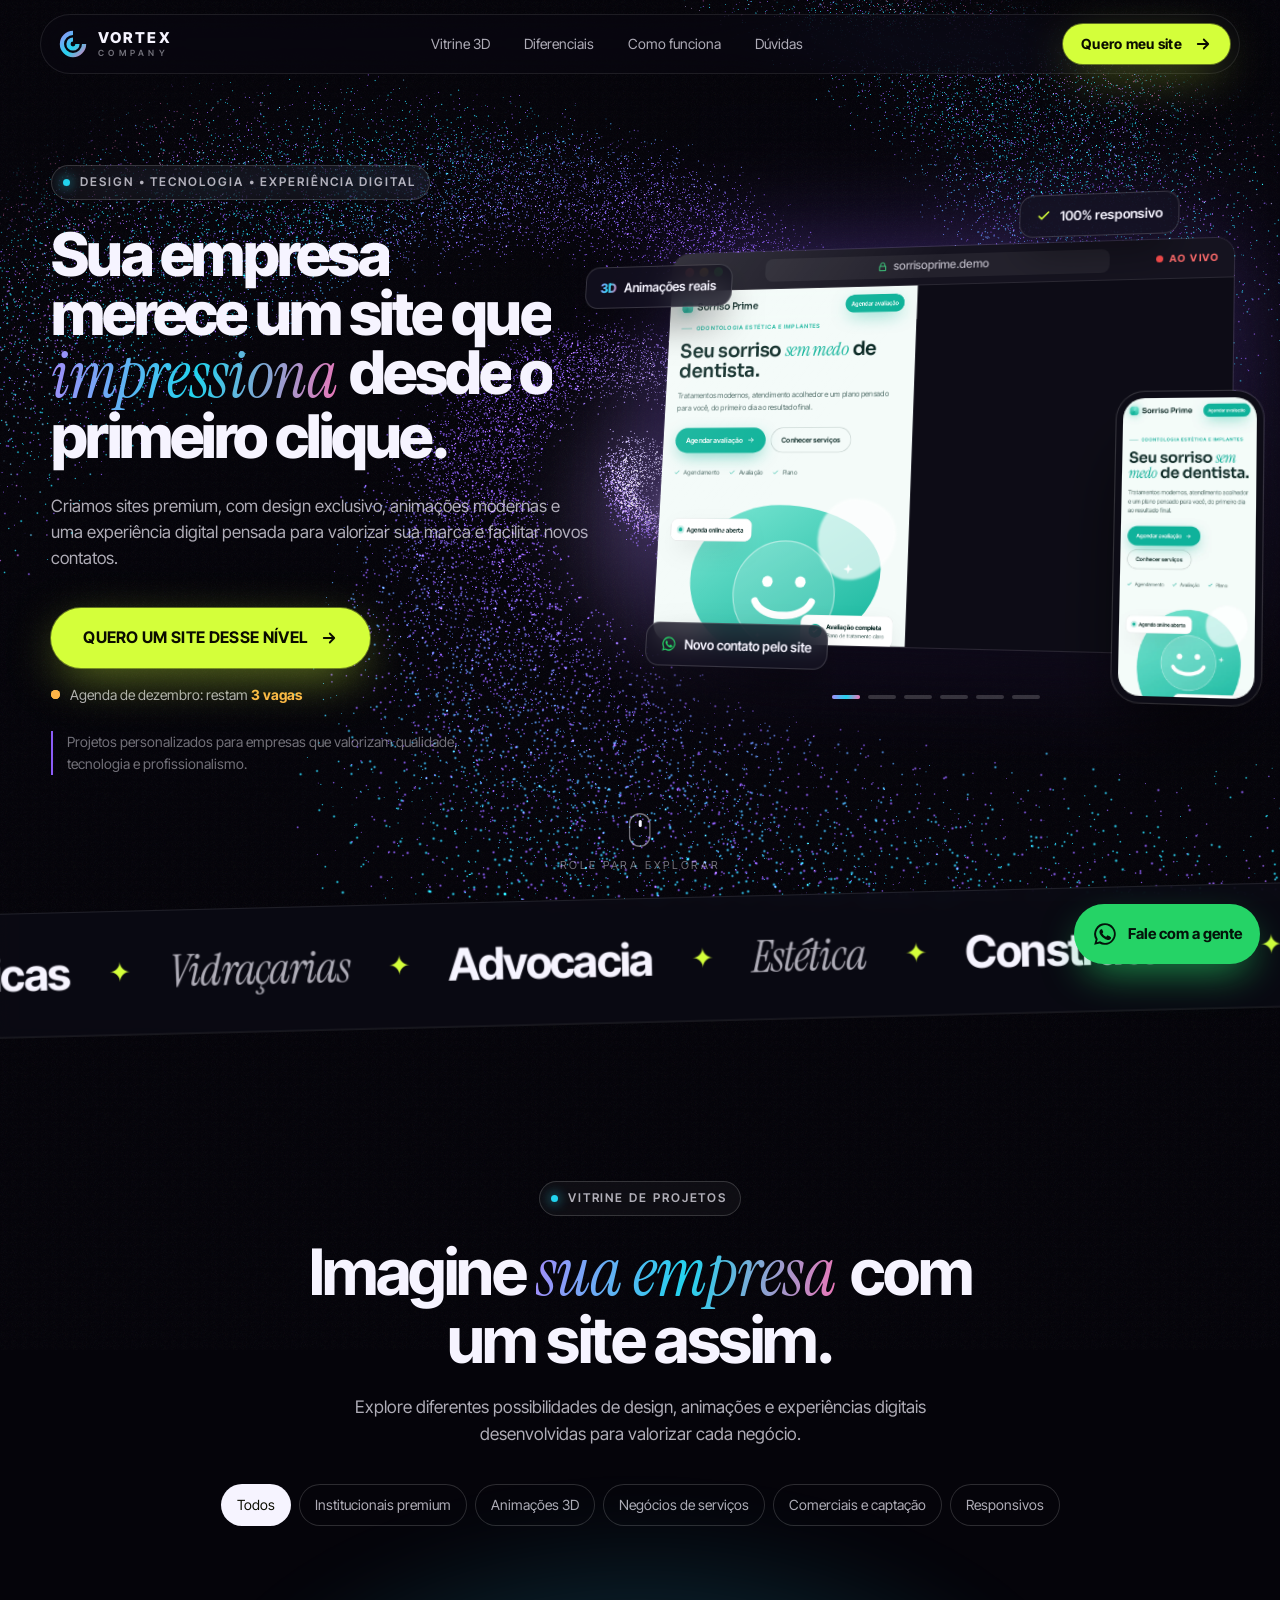
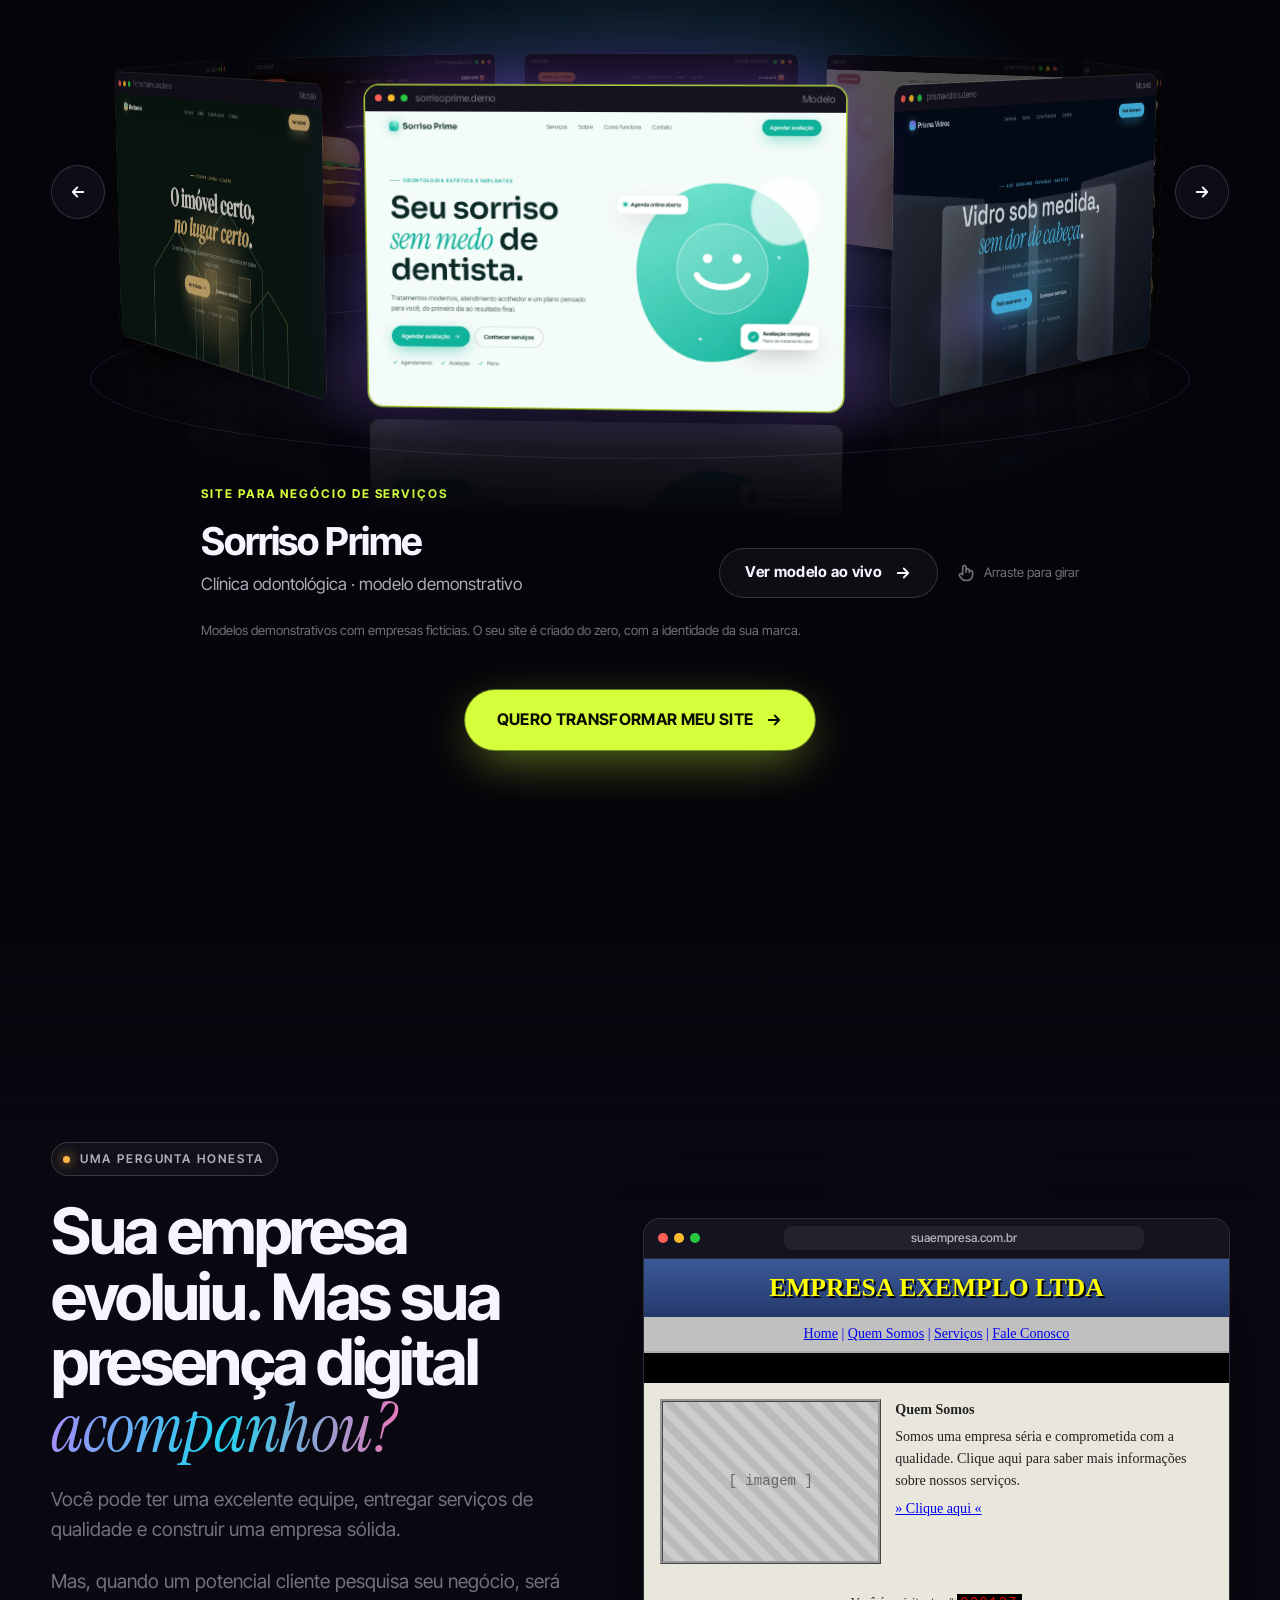
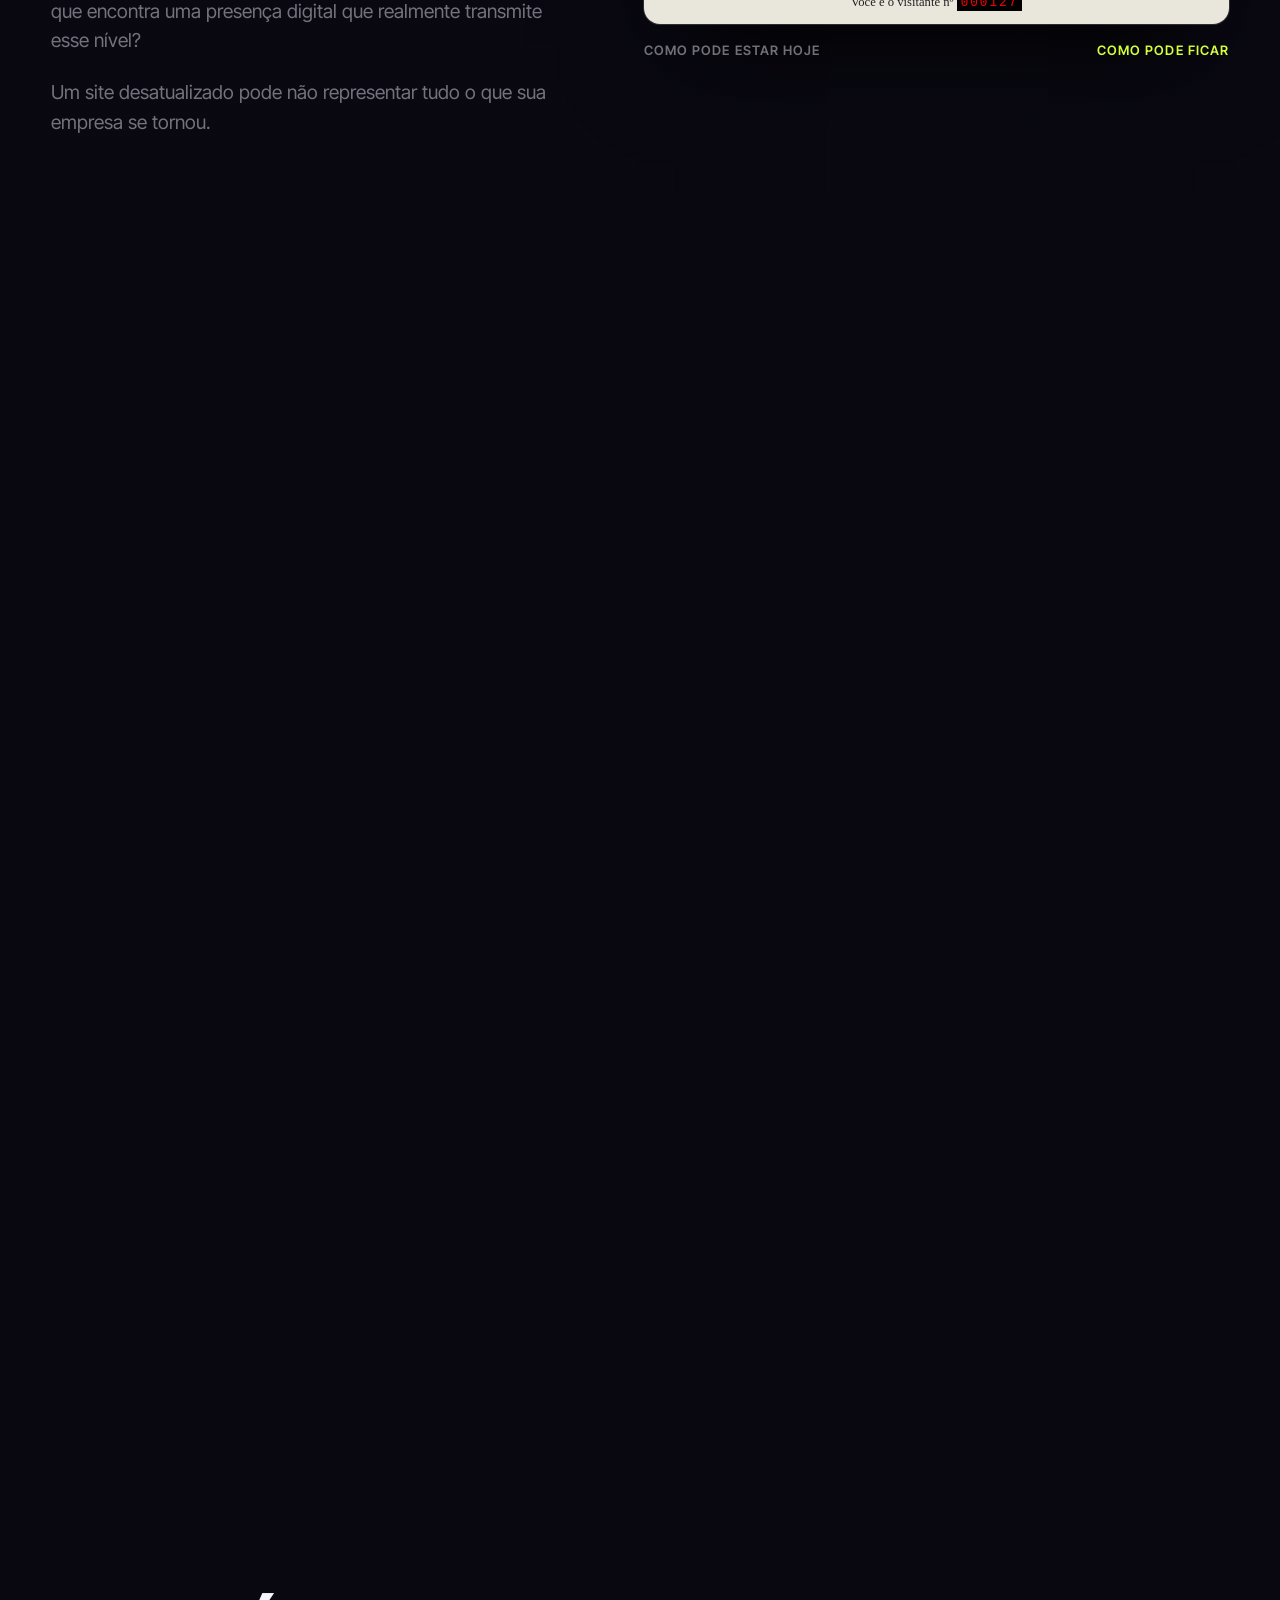
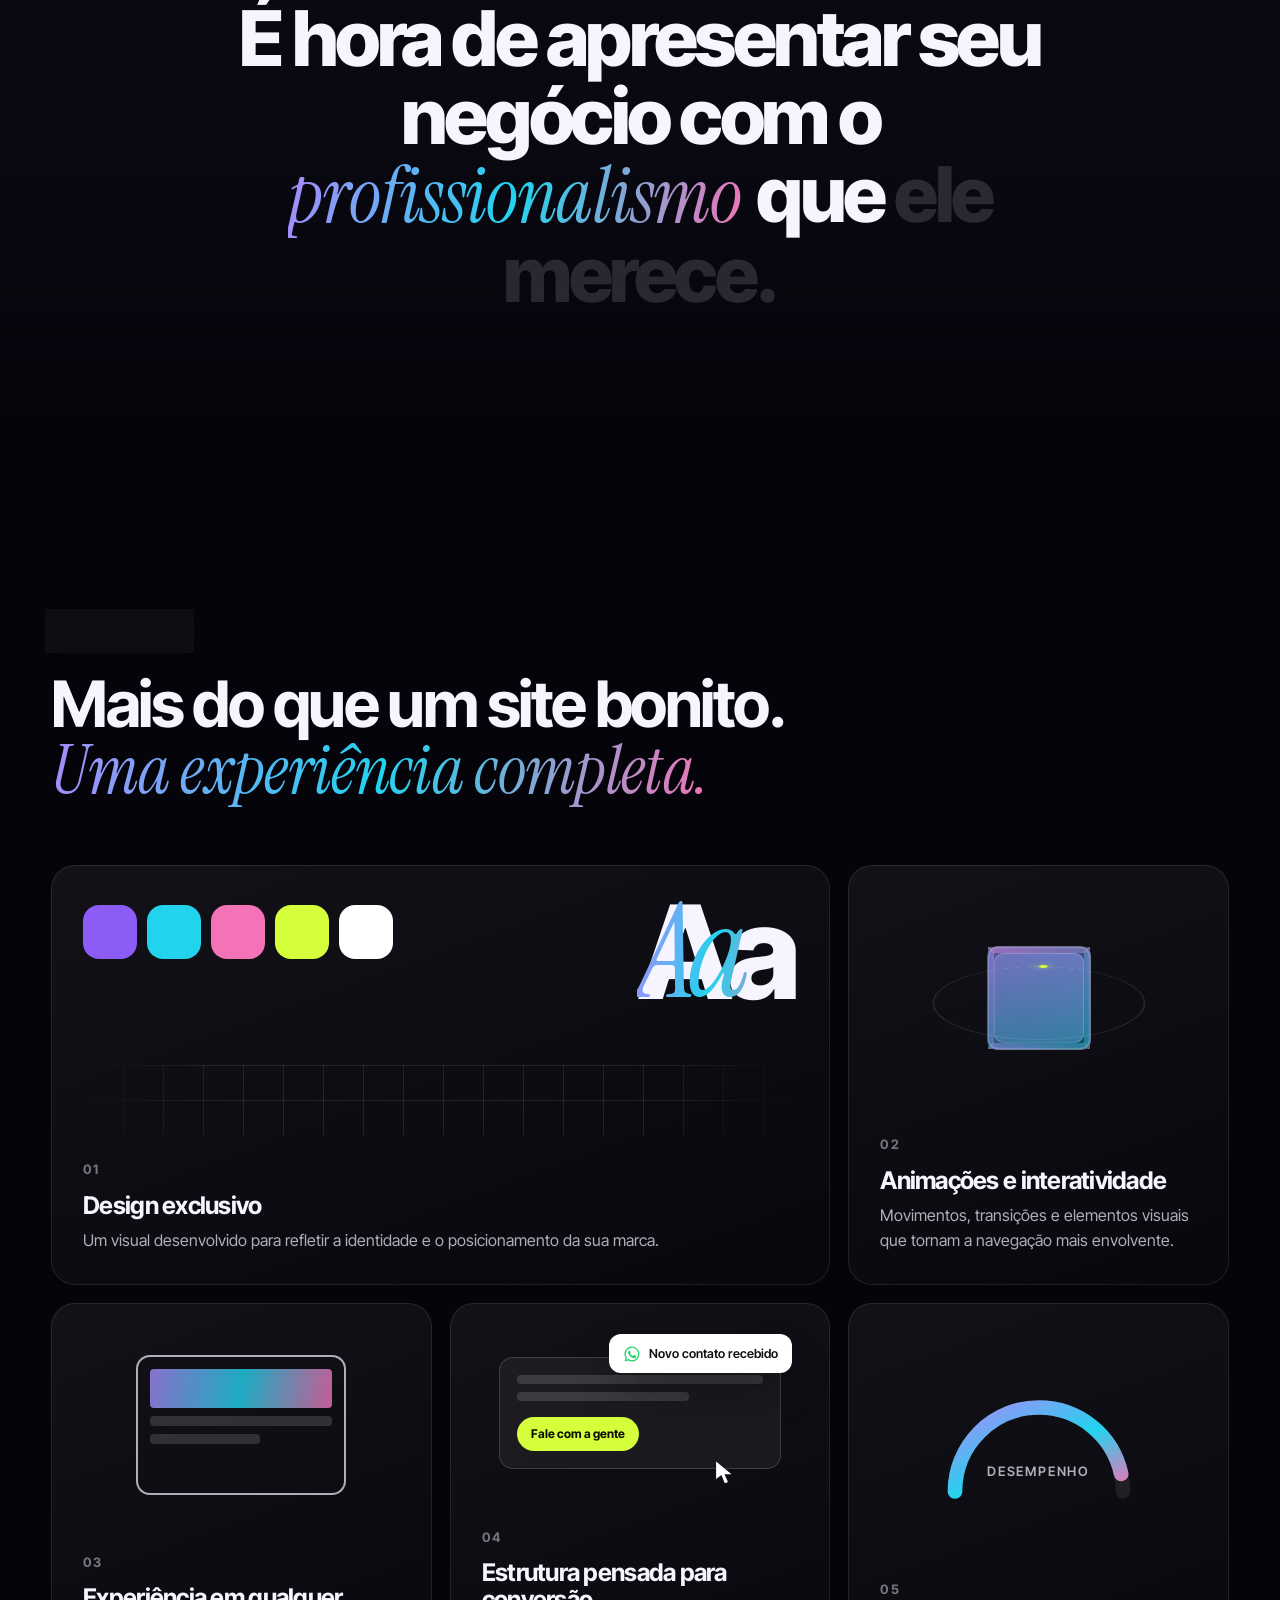
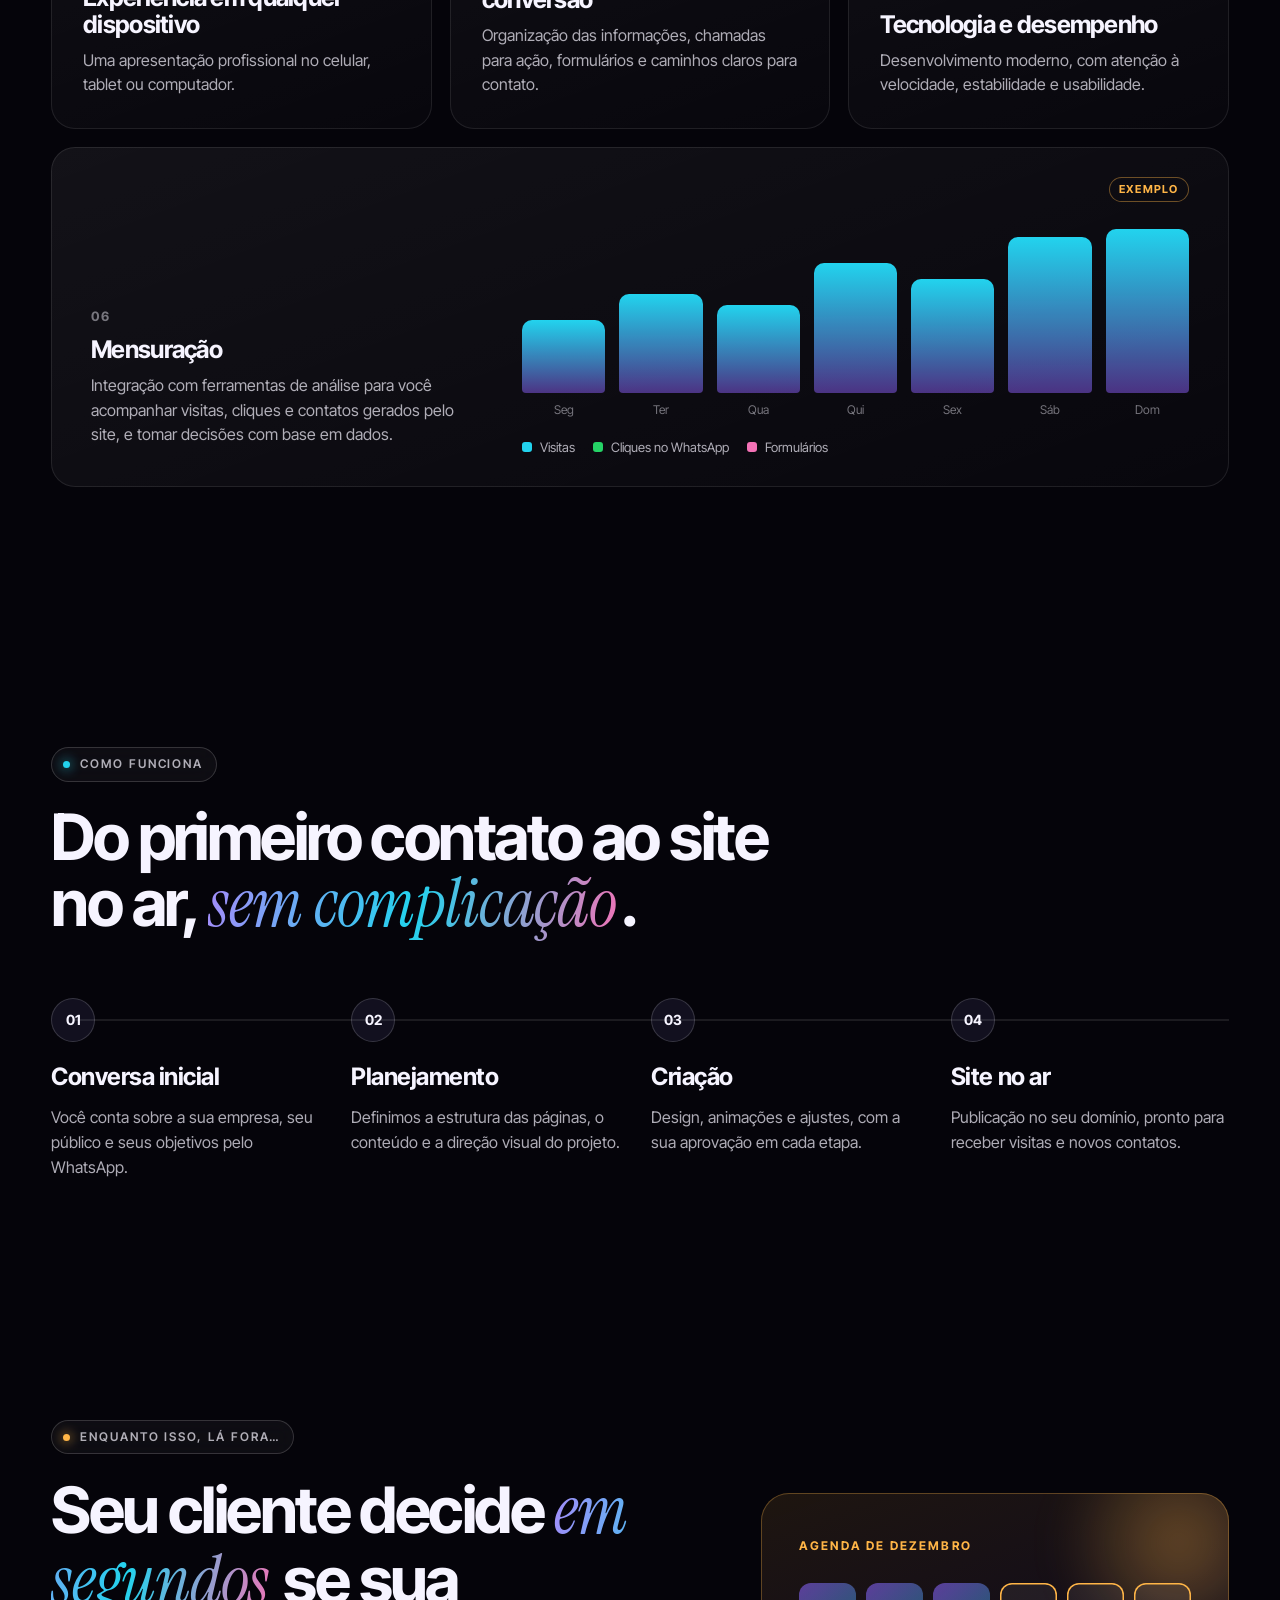
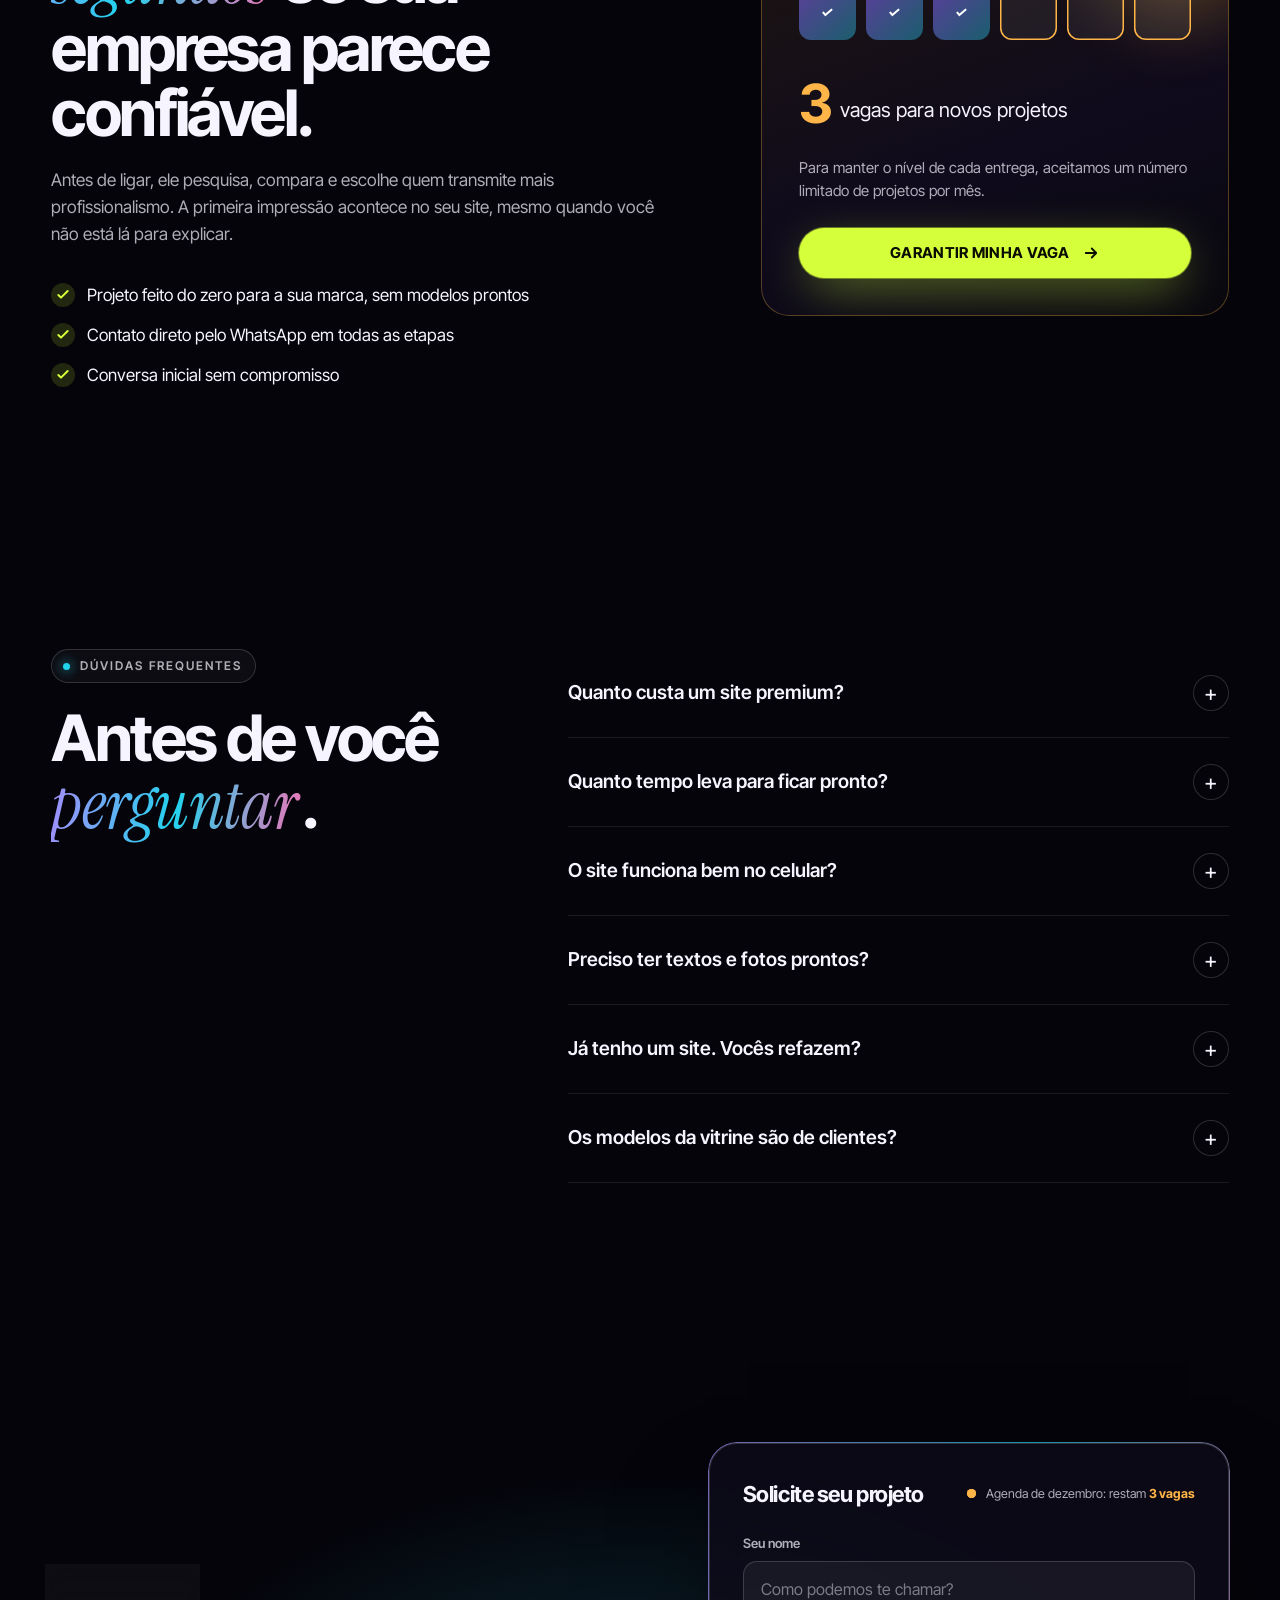
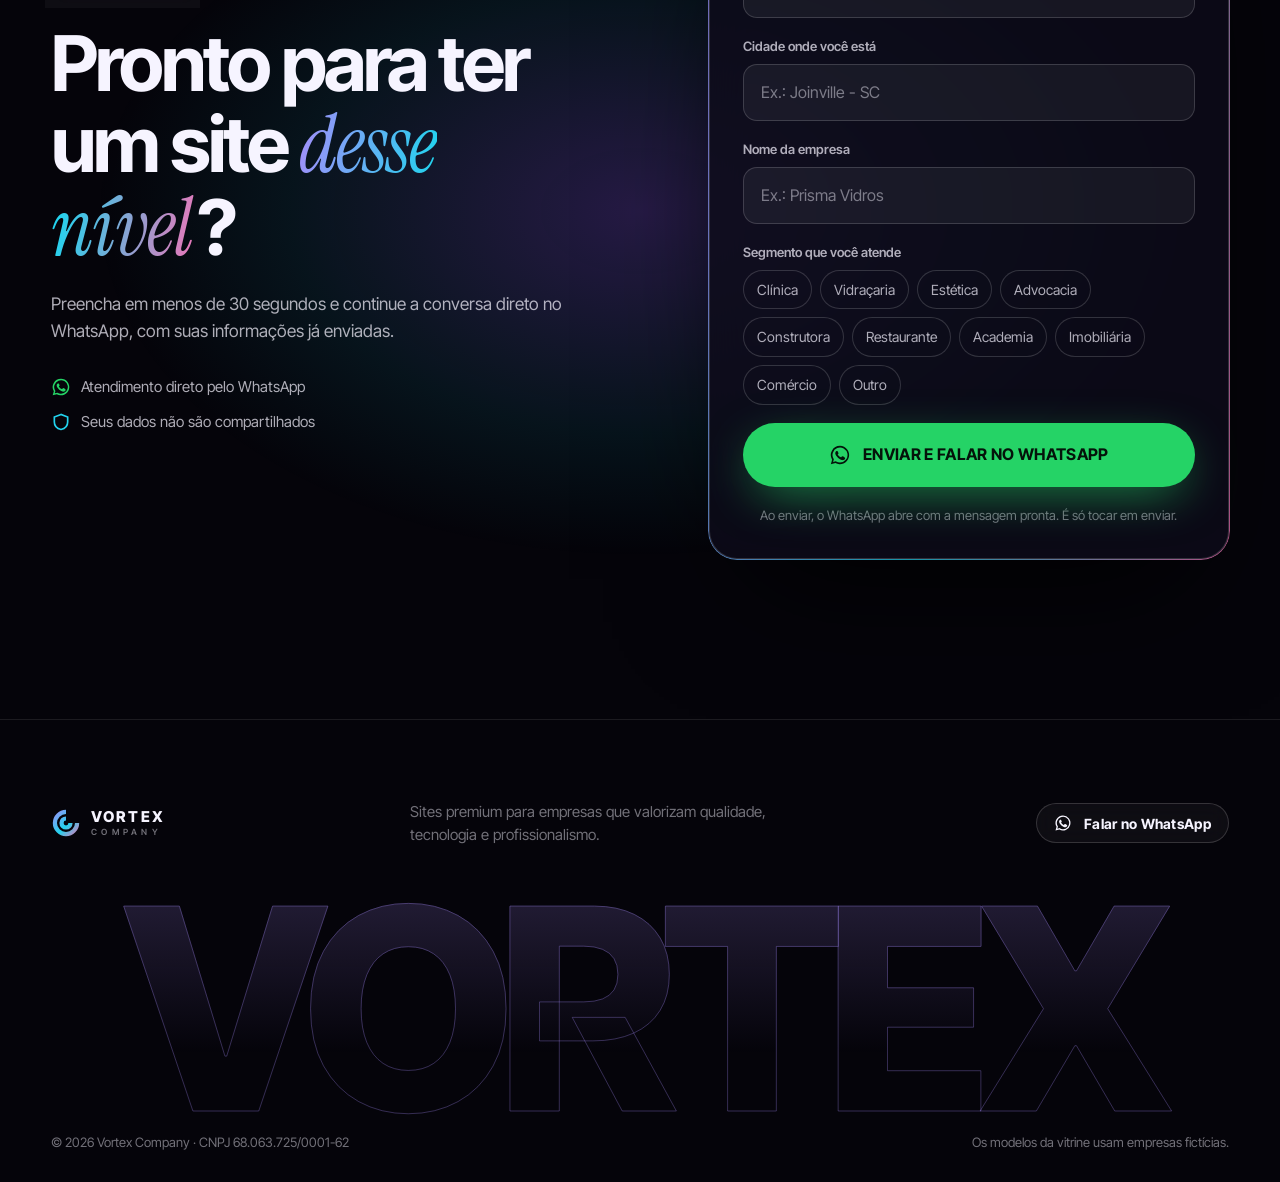
==== public/index.html @ 1356a80f "Landing de Sites Premium: hero 3D, vitrine em anel 3D, formulário para WhatsApp Co-Authored-By: Clau" ====
<!doctype html>
<html lang="pt-BR">
<head>
  <meta charset="utf-8">
  <meta name="viewport" content="width=device-width, initial-scale=1, viewport-fit=cover">
  <title>Sites Premium para Empresas · Vortex Company</title>
  <meta name="description" content="Sites premium com design exclusivo, animações modernas e estrutura pensada para conversão. Veja modelos em 3D e fale com a Vortex Company pelo WhatsApp.">
  <meta name="theme-color" content="#05040a">
  <link rel="icon" type="image/svg+xml" href="assets/favicon.svg">
  <meta property="og:type" content="website">
  <meta property="og:locale" content="pt_BR">
  <meta property="og:site_name" content="Vortex Company">
  <meta property="og:title" content="Sua empresa merece um site que impressiona desde o primeiro clique">
  <meta property="og:description" content="Sites premium com design exclusivo, animações 3D e estrutura pensada para gerar contatos.">
  <meta property="og:image" content="assets/og-image.png">
  <meta name="twitter:card" content="summary_large_image">
  <link rel="preconnect" href="https://fonts.googleapis.com">
  <link rel="preconnect" href="https://fonts.gstatic.com" crossorigin>
  <link href="https://fonts.googleapis.com/css2?family=Inter+Tight:wght@400;500;600;700;800&family=Instrument+Serif:ital@0;1&display=swap" rel="stylesheet">
  <link rel="stylesheet" href="assets/css/style.css?v=20261029a">
  <script type="application/ld+json">
  {
    "@context": "https://schema.org",
    "@type": "ProfessionalService",
    "name": "Vortex Company",
    "description": "Criação de sites premium para empresas: design exclusivo, animações modernas e estrutura pensada para conversão.",
    "taxID": "68.063.725/0001-62",
    "areaServed": "BR"
  }
  </script>
</head>
<body class="is-loading">

  <!-- Loader -->
  <div class="loader" aria-hidden="true">
    <div class="loader__mark"><svg viewBox="0 0 100 100"><use href="#vx"/></svg></div>
    <span class="loader__n">0</span>
  </div>

  <svg width="0" height="0" style="position:absolute" aria-hidden="true">
    <defs>
      <linearGradient id="gvx" x1="0" y1="0" x2="1" y2="1"><stop offset="0" stop-color="#a78bfa"/><stop offset=".55" stop-color="#22d3ee"/><stop offset="1" stop-color="#f472b6"/></linearGradient>
      <symbol id="vx" viewBox="0 0 100 100"><path fill="url(#gvx)" d="M50 6a44 44 0 1 0 44 44h-14a30 30 0 1 1-30-30zm0 22a22 22 0 1 0 22 22H58a8 8 0 1 1-8-8z"/></symbol>
      <symbol id="wa" viewBox="0 0 24 24"><path fill="currentColor" d="M12 2a10 10 0 0 0-8.6 15.1L2 22l5-1.3A10 10 0 1 0 12 2zm0 18.2a8.2 8.2 0 0 1-4.2-1.2l-.3-.2-3 .8.8-2.9-.2-.3A8.2 8.2 0 1 1 12 20.2zm4.5-6.1c-.2-.1-1.5-.7-1.7-.8s-.4-.1-.6.1-.7.8-.8 1-.3.2-.5.1a6.7 6.7 0 0 1-3.3-2.9c-.3-.4.3-.4.7-1.3.1-.2 0-.3 0-.4l-.8-1.8c-.2-.5-.4-.4-.6-.4h-.5a1 1 0 0 0-.7.3 3 3 0 0 0-.9 2.2 5.2 5.2 0 0 0 1.1 2.7 11.8 11.8 0 0 0 4.5 4c1.7.7 2.3.8 3.2.6a2.7 2.7 0 0 0 1.8-1.2 2.2 2.2 0 0 0 .1-1.3c0-.1-.2-.2-.5-.3z"/></symbol>
      <symbol id="arr" viewBox="0 0 24 24"><path fill="none" stroke="currentColor" stroke-width="2.4" stroke-linecap="round" stroke-linejoin="round" d="M5 12h14M13 6l6 6-6 6"/></symbol>
    </defs>
  </svg>

  <canvas id="vortex" aria-hidden="true"></canvas>
  <div class="grain" aria-hidden="true"></div>

  <!-- Nav -->
  <header class="nav">
    <a href="#inicio" class="nav__logo" aria-label="Vortex Company, início">
      <svg><use href="#vx"/></svg><span>VORTEX<small>COMPANY</small></span>
    </a>
    <nav class="nav__links" aria-label="Principal">
      <a href="#vitrine">Vitrine 3D</a>
      <a href="#diferenciais">Diferenciais</a>
      <a href="#como">Como funciona</a>
      <a href="#faq">Dúvidas</a>
    </nav>
    <button class="btn btn--cta btn--sm magnetic" data-lead="nav"><span>Quero meu site</span><svg class="ico"><use href="#arr"/></svg></button>
  </header>

  <main>
    <!-- 1. HERO -->
    <section class="hero" id="inicio">
      <div class="hero__txt">
        <span class="tag hero__tag"><i></i>DESIGN • TECNOLOGIA • EXPERIÊNCIA DIGITAL</span>
        <h1 class="hero__title split">Sua empresa merece um site que <em>impressiona</em> desde o primeiro clique.</h1>
        <p class="hero__sub">Criamos sites premium, com design exclusivo, animações modernas e uma experiência digital pensada para valorizar sua marca e facilitar novos contatos.</p>
        <div class="hero__actions">
          <button class="btn btn--cta btn--lg magnetic" data-lead="hero"><span>QUERO UM SITE DESSE NÍVEL</span><svg class="ico"><use href="#arr"/></svg></button>
          <div class="scarcity-pill" data-vagas-pill><span class="livedot"></span><span data-vagas-txt>Agenda do mês aberta</span></div>
        </div>
        <p class="hero__note">Projetos personalizados para empresas que valorizam qualidade, tecnologia e profissionalismo.</p>
      </div>

      <div class="hero__stage">
        <div class="device" data-tilt>
          <div class="browser">
            <div class="browser__bar">
              <span class="dots"><i></i><i></i><i></i></span>
              <span class="browser__url"><svg viewBox="0 0 24 24"><path fill="none" stroke="currentColor" stroke-width="2" d="M7 11V8a5 5 0 0 1 10 0v3M5 11h14v10H5z"/></svg><b data-demo-url>sorrisoprime.demo</b></span>
              <span class="browser__live"><i></i>AO VIVO</span>
            </div>
            <div class="browser__screen"><iframe data-demo title="Demonstração de site premium navegando" loading="eager" tabindex="-1"></iframe></div>
          </div>
          <div class="phone"><div class="phone__screen"><img data-demo-phone alt="" src="assets/modelos/clinica-m.webp"></div></div>
          <span class="chip chip--1"><b>3D</b> Animações reais</span>
          <span class="chip chip--2"><svg viewBox="0 0 24 24"><path fill="none" stroke="currentColor" stroke-width="2.4" stroke-linecap="round" d="m5 12 4 4 10-10"/></svg> 100% responsivo</span>
          <span class="chip chip--3"><svg><use href="#wa"/></svg> Novo contato pelo site</span>
        </div>
        <div class="demo-nav" data-demo-nav></div>
      </div>

      <a href="#vitrine" class="scroll-cue" aria-label="Rolar para a vitrine"><span></span>Role para explorar</a>
    </section>

    <!-- Faixa -->
    <div class="marquee" aria-hidden="true">
      <div class="marquee__in">
        <span>Clínicas</span><i>✦</i><span>Vidraçarias</span><i>✦</i><span>Advocacia</span><i>✦</i><span>Estética</span><i>✦</i><span>Construtoras</span><i>✦</i><span>Restaurantes</span><i>✦</i><span>Academias</span><i>✦</i><span>Imobiliárias</span><i>✦</i><span>Comércio</span><i>✦</i><span>Prestadores de serviço</span><i>✦</i>
      </div>
    </div>

    <!-- 2. VITRINE 3D -->
    <section class="vitrine" id="vitrine">
      <div class="container sec-head" data-r>
        <span class="tag"><i></i>Vitrine de projetos</span>
        <h2 class="h2">Imagine <em>sua empresa</em> com um site assim.</h2>
        <p class="lead">Explore diferentes possibilidades de design, animações e experiências digitais desenvolvidas para valorizar cada negócio.</p>
      </div>

      <div class="ring-filters container" data-r role="tablist" aria-label="Filtrar modelos">
        <button class="pill is-on" data-cat="todos">Todos</button>
        <button class="pill" data-cat="institucional">Institucionais premium</button>
        <button class="pill" data-cat="3d">Animações 3D</button>
        <button class="pill" data-cat="servicos">Negócios de serviços</button>
        <button class="pill" data-cat="captacao">Comerciais e captação</button>
        <button class="pill" data-cat="responsivo">Responsivos</button>
      </div>

      <div class="ring-stage" data-ring>
        <div class="ring-glow"></div>
        <div class="ring-floor"></div>
        <div class="ring" data-ring-track></div>
        <button class="ring-arrow ring-arrow--l" data-ring-prev aria-label="Modelo anterior"><svg class="ico" style="transform:scaleX(-1)"><use href="#arr"/></svg></button>
        <button class="ring-arrow ring-arrow--r" data-ring-next aria-label="Próximo modelo"><svg class="ico"><use href="#arr"/></svg></button>
      </div>

      <div class="ring-info container">
        <div class="ring-info__txt" aria-live="polite">
          <span class="ring-info__cat" data-ri-cat></span>
          <h3 data-ri-name></h3>
          <p data-ri-seg></p>
        </div>
        <div class="ring-info__act">
          <button class="btn btn--ghost" data-ri-open><span>Ver modelo ao vivo</span><svg class="ico"><use href="#arr"/></svg></button>
          <span class="hint"><svg viewBox="0 0 24 24"><path fill="none" stroke="currentColor" stroke-width="2" stroke-linecap="round" d="M8 13V5a2 2 0 0 1 4 0v6m0-2a2 2 0 0 1 4 0v2m0 0a2 2 0 0 1 4 0v3a7 7 0 0 1-7 7h-1a7 7 0 0 1-6-3l-2-3a2 2 0 0 1 3-2l1 1"/></svg>Arraste para girar</span>
        </div>
      </div>
      <p class="ring-disclaimer container">Modelos demonstrativos com empresas fictícias. O seu site é criado do zero, com a identidade da sua marca.</p>

      <div class="center" data-r>
        <button class="btn btn--cta btn--lg magnetic" data-lead="vitrine"><span>QUERO TRANSFORMAR MEU SITE</span><svg class="ico"><use href="#arr"/></svg></button>
      </div>
    </section>

    <!-- 3. PROBLEMA -->
    <section class="problema" id="problema">
      <div class="problema__pin">
        <div class="container problema__grid">
          <div class="problema__txt">
            <span class="tag tag--warn"><i></i>Uma pergunta honesta</span>
            <h2 class="h2">Sua empresa evoluiu. Mas sua presença digital <em>acompanhou?</em></h2>
            <p class="pq" data-pq>Você pode ter uma excelente equipe, entregar serviços de qualidade e construir uma empresa sólida.</p>
            <p class="pq" data-pq>Mas, quando um potencial cliente pesquisa seu negócio, será que encontra uma presença digital que realmente transmite esse nível?</p>
            <p class="pq pq--strong" data-pq>Um site desatualizado pode não representar tudo o que sua empresa se tornou.</p>
          </div>

          <div class="compare">
            <div class="compare__frame">
              <div class="browser__bar"><span class="dots"><i></i><i></i><i></i></span><span class="browser__url"><b>suaempresa.com.br</b></span></div>
              <div class="compare__screen">
                <!-- antes -->
                <div class="old">
                  <div class="old__top">EMPRESA EXEMPLO LTDA</div>
                  <div class="old__menu"><u>Home</u> | <u>Quem Somos</u> | <u>Serviços</u> | <u>Fale Conosco</u></div>
                  <div class="old__marq"><span>*** BEM-VINDO AO NOSSO SITE!!! *** SITE EM CONSTRUÇÃO ***</span></div>
                  <div class="old__body">
                    <div class="old__img">[ imagem ]</div>
                    <div><b>Quem Somos</b><p>Somos uma empresa séria e comprometida com a qualidade. Clique aqui para saber mais informações sobre nossos serviços.</p><p class="old__link">» Clique aqui «</p></div>
                  </div>
                  <div class="old__counter">Você é o visitante nº <span>000127</span></div>
                </div>
                <!-- depois -->
                <div class="new" data-new>
                  <img src="assets/modelos/advocacia.webp" alt="O mesmo negócio com um site premium" loading="lazy">
                </div>
                <div class="scan" data-scan></div>
              </div>
            </div>
            <div class="compare__labels"><span class="lb lb--old">Como pode estar hoje</span><span class="lb lb--new">Como pode ficar</span></div>
          </div>
        </div>
      </div>
      <div class="container">
        <p class="statement split-words" data-statement>É hora de apresentar seu negócio com o <em>profissionalismo</em> que ele merece.</p>
      </div>
    </section>

    <!-- 4. DIFERENCIAIS -->
    <section class="dif" id="diferenciais">
      <div class="container">
        <div class="sec-head" data-r>
          <span class="tag"><i></i>Diferenciais</span>
          <h2 class="h2">Mais do que um site bonito. <em>Uma experiência completa.</em></h2>
        </div>

        <div class="bento">
          <article class="bcard bcard--wide" data-r data-tilt-card>
            <div class="bvis vis-design">
              <div class="sw"><i></i><i></i><i></i><i></i><i></i></div>
              <div class="aa"><span>Aa</span><span>Aa</span></div>
              <div class="grid-l"></div>
            </div>
            <div class="btxt"><span class="bn">01</span><h3>Design exclusivo</h3><p>Um visual desenvolvido para refletir a identidade e o posicionamento da sua marca.</p></div>
          </article>

          <article class="bcard" data-r data-tilt-card>
            <div class="bvis vis-anim"><div class="cube3"><i></i><i></i><i></i><i></i><i></i><i></i></div><div class="orbit"></div></div>
            <div class="btxt"><span class="bn">02</span><h3>Animações e interatividade</h3><p>Movimentos, transições e elementos visuais que tornam a navegação mais envolvente.</p></div>
          </article>

          <article class="bcard" data-r data-tilt-card>
            <div class="bvis vis-dev"><div class="morph"><i></i><i></i><i></i></div></div>
            <div class="btxt"><span class="bn">03</span><h3>Experiência em qualquer dispositivo</h3><p>Uma apresentação profissional no celular, tablet ou computador.</p></div>
          </article>

          <article class="bcard" data-r data-tilt-card>
            <div class="bvis vis-conv">
              <div class="mini"><i></i><i></i><b>Fale com a gente</b></div>
              <span class="cursor"></span>
              <div class="toast"><svg><use href="#wa"/></svg>Novo contato recebido</div>
            </div>
            <div class="btxt"><span class="bn">04</span><h3>Estrutura pensada para conversão</h3><p>Organização das informações, chamadas para ação, formulários e caminhos claros para contato.</p></div>
          </article>

          <article class="bcard" data-r data-tilt-card>
            <div class="bvis vis-tech">
              <svg viewBox="0 0 200 120" class="gauge"><path class="g-bg" d="M20 110a80 80 0 0 1 160 0"/><path class="g-fg" d="M20 110a80 80 0 0 1 160 0"/></svg>
              <span class="g-lbl">Desempenho</span>
            </div>
            <div class="btxt"><span class="bn">05</span><h3>Tecnologia e desempenho</h3><p>Desenvolvimento moderno, com atenção à velocidade, estabilidade e usabilidade.</p></div>
          </article>

          <article class="bcard bcard--full" data-r data-tilt-card>
            <div class="btxt"><span class="bn">06</span><h3>Mensuração</h3><p>Integração com ferramentas de análise para você acompanhar visitas, cliques e contatos gerados pelo site, e tomar decisões com base em dados.</p></div>
            <div class="bvis vis-chart">
              <span class="ex">Exemplo</span>
              <div class="bars">
                <div><i style="--v:.38"></i><small>Seg</small></div><div><i style="--v:.52"></i><small>Ter</small></div><div><i style="--v:.46"></i><small>Qua</small></div><div><i style="--v:.68"></i><small>Qui</small></div><div><i style="--v:.6"></i><small>Sex</small></div><div><i style="--v:.82"></i><small>Sáb</small></div><div><i style="--v:.94"></i><small>Dom</small></div>
              </div>
              <ul class="legend"><li><i class="l1"></i>Visitas</li><li><i class="l2"></i>Cliques no WhatsApp</li><li><i class="l3"></i>Formulários</li></ul>
            </div>
          </article>
        </div>
      </div>
    </section>

    <!-- 5. COMO FUNCIONA -->
    <section class="como" id="como">
      <div class="container">
        <div class="sec-head" data-r>
          <span class="tag"><i></i>Como funciona</span>
          <h2 class="h2">Do primeiro contato ao site no ar, <em>sem complicação</em>.</h2>
        </div>
        <ol class="steps" data-steps>
          <li data-r><span class="steps__n">01</span><h3>Conversa inicial</h3><p>Você conta sobre a sua empresa, seu público e seus objetivos pelo WhatsApp.</p></li>
          <li data-r><span class="steps__n">02</span><h3>Planejamento</h3><p>Definimos a estrutura das páginas, o conteúdo e a direção visual do projeto.</p></li>
          <li data-r><span class="steps__n">03</span><h3>Criação</h3><p>Design, animações e ajustes, com a sua aprovação em cada etapa.</p></li>
          <li data-r><span class="steps__n">04</span><h3>Site no ar</h3><p>Publicação no seu domínio, pronto para receber visitas e novos contatos.</p></li>
          <span class="steps__line"><i data-steps-line></i></span>
        </ol>
      </div>
    </section>

    <!-- 6. POR QUE AGORA (gatilhos) -->
    <section class="agora">
      <div class="container agora__grid">
        <div data-r>
          <span class="tag tag--warn"><i></i>Enquanto isso, lá fora…</span>
          <h2 class="h2">Seu cliente decide <em>em segundos</em> se sua empresa parece confiável.</h2>
          <p class="lead">Antes de ligar, ele pesquisa, compara e escolhe quem transmite mais profissionalismo. A primeira impressão acontece no seu site, mesmo quando você não está lá para explicar.</p>
          <ul class="checks">
            <li><svg viewBox="0 0 24 24"><path d="m5 12 4 4 10-10"/></svg>Projeto feito do zero para a sua marca, sem modelos prontos</li>
            <li><svg viewBox="0 0 24 24"><path d="m5 12 4 4 10-10"/></svg>Contato direto pelo WhatsApp em todas as etapas</li>
            <li><svg viewBox="0 0 24 24"><path d="m5 12 4 4 10-10"/></svg>Conversa inicial sem compromisso</li>
          </ul>
        </div>
        <div class="vagas" data-r>
          <div class="vagas__glow"></div>
          <span class="vagas__k" data-vagas-mes>Agenda deste mês</span>
          <div class="vagas__seats" data-vagas-seats></div>
          <p class="vagas__n"><strong data-vagas-num>—</strong> <span data-vagas-label>vagas para novos projetos</span></p>
          <p class="vagas__why">Para manter o nível de cada entrega, aceitamos um número limitado de projetos por mês.</p>
          <button class="btn btn--cta btn--block magnetic" data-lead="vagas"><span>GARANTIR MINHA VAGA</span><svg class="ico"><use href="#arr"/></svg></button>
        </div>
      </div>
    </section>

    <!-- 7. FAQ -->
    <section class="faq" id="faq">
      <div class="container faq__grid">
        <div class="sec-head" data-r>
          <span class="tag"><i></i>Dúvidas frequentes</span>
          <h2 class="h2">Antes de você <em>perguntar</em>.</h2>
        </div>
        <div class="faq__list" data-r>
          <details><summary>Quanto custa um site premium?</summary><p>Cada projeto é personalizado. O investimento depende da quantidade de páginas, dos recursos e do nível de animação. Depois da conversa inicial, você recebe uma proposta clara, sem surpresas.</p></details>
          <details><summary>Quanto tempo leva para ficar pronto?</summary><p>O prazo é definido na proposta, de acordo com o escopo do projeto. Você acompanha cada etapa pelo WhatsApp.</p></details>
          <details><summary>O site funciona bem no celular?</summary><p>Sim. Todo projeto é desenvolvido para celular, tablet e computador, com testes nas diferentes telas antes de ir ao ar.</p></details>
          <details><summary>Preciso ter textos e fotos prontos?</summary><p>Não necessariamente. Ajudamos você a organizar as informações e a estrutura das páginas para apresentar sua empresa da melhor forma.</p></details>
          <details><summary>Já tenho um site. Vocês refazem?</summary><p>Sim. Analisamos o que você tem hoje e criamos uma nova versão, com visual e estrutura à altura da sua empresa.</p></details>
          <details><summary>Os modelos da vitrine são de clientes?</summary><p>Não. São modelos demonstrativos, com empresas fictícias, para mostrar estilos possíveis. O seu site é criado do zero, com a identidade da sua marca.</p></details>
        </div>
      </div>
    </section>

    <!-- 8. CTA FINAL + FORMULÁRIO -->
    <section class="final" id="contato">
      <div class="container final__grid">
        <div class="final__txt" data-r>
          <span class="tag"><i></i>Último passo</span>
          <h2 class="h2 h2--xl">Pronto para ter um site <em>desse nível</em>?</h2>
          <p class="lead">Preencha em menos de 30 segundos e continue a conversa direto no WhatsApp, com suas informações já enviadas.</p>
          <ul class="final__trust">
            <li><svg><use href="#wa"/></svg>Atendimento direto pelo WhatsApp</li>
            <li><svg viewBox="0 0 24 24"><path fill="none" stroke="currentColor" stroke-width="2" d="M12 3 4 6v6c0 5 3.5 8 8 9 4.5-1 8-4 8-9V6z"/></svg>Seus dados não são compartilhados</li>
          </ul>
        </div>

        <form class="lead-form card-form" data-r novalidate>
          <div class="card-form__head"><b>Solicite seu projeto</b><span class="scarcity-pill scarcity-pill--sm"><span class="livedot"></span><span data-vagas-txt>Agenda do mês aberta</span></span></div>
          <label class="field"><span>Seu nome</span><input name="nome" autocomplete="name" placeholder="Como podemos te chamar?" required></label>
          <label class="field"><span>Cidade onde você está</span><input name="cidade" autocomplete="address-level2" placeholder="Ex.: Joinville - SC" required></label>
          <label class="field"><span>Nome da empresa</span><input name="empresa" autocomplete="organization" placeholder="Ex.: Prisma Vidros" required></label>
          <div class="field">
            <span>Segmento que você atende</span>
            <div class="seg" data-seg></div>
            <input name="segmento" class="seg__other" placeholder="Qual é o seu segmento?" required>
          </div>
          <button type="submit" class="btn btn--wa btn--block btn--lg"><svg class="ico"><use href="#wa"/></svg><span>ENVIAR E FALAR NO WHATSAPP</span></button>
          <p class="form-note">Ao enviar, o WhatsApp abre com a mensagem pronta. É só tocar em enviar.</p>
        </form>
      </div>
    </section>
  </main>

  <footer class="footer">
    <div class="container footer__in">
      <a href="#inicio" class="nav__logo"><svg><use href="#vx"/></svg><span>VORTEX<small>COMPANY</small></span></a>
      <p>Sites premium para empresas que valorizam qualidade, tecnologia e profissionalismo.</p>
      <button class="btn btn--ghost btn--sm" data-lead="rodape"><svg class="ico"><use href="#wa"/></svg><span>Falar no WhatsApp</span></button>
    </div>
    <div class="footer__big" aria-hidden="true">VORTEX</div>
    <div class="container footer__legal"><span>© <span data-ano></span> Vortex Company · CNPJ 68.063.725/0001-62</span><span>Os modelos da vitrine usam empresas fictícias.</span></div>
  </footer>

  <!-- Botões fixos -->
  <button class="wa-float" data-lead="flutuante" aria-label="Falar no WhatsApp"><svg><use href="#wa"/></svg><span>Fale com a gente</span></button>
  <div class="mbar"><button class="btn btn--cta btn--block" data-lead="barra"><span>QUERO UM SITE DESSE NÍVEL</span><svg class="ico"><use href="#arr"/></svg></button></div>

  <!-- Modal do formulário (passo a passo) -->
  <div class="modal" data-modal="lead" aria-hidden="true">
    <div class="modal__bg" data-close></div>
    <div class="modal__box" role="dialog" aria-modal="true" aria-labelledby="mTitle">
      <button class="modal__x" data-close aria-label="Fechar">×</button>
      <div class="wiz__bar"><i data-wiz-bar></i></div>
      <form class="lead-form wiz" novalidate>
        <div class="wiz__step is-on">
          <span class="wiz__k">1 de 4</span>
          <h3 id="mTitle">Vamos começar. <em>Qual é o seu nome?</em></h3>
          <input name="nome" autocomplete="name" placeholder="Digite seu nome" required>
        </div>
        <div class="wiz__step">
          <span class="wiz__k">2 de 4</span>
          <h3>Em qual <em>cidade</em> você está?</h3>
          <input name="cidade" autocomplete="address-level2" placeholder="Ex.: Joinville - SC" required>
        </div>
        <div class="wiz__step">
          <span class="wiz__k">3 de 4</span>
          <h3>Qual é o nome da sua <em>empresa</em>?</h3>
          <input name="empresa" autocomplete="organization" placeholder="Nome da empresa" required>
        </div>
        <div class="wiz__step">
          <span class="wiz__k">4 de 4</span>
          <h3>Qual <em>segmento</em> você atende?</h3>
          <div class="seg" data-seg></div>
          <input name="segmento" class="seg__other" placeholder="Qual é o seu segmento?" required>
        </div>
        <p class="wiz__err" aria-live="polite"></p>
        <div class="wiz__nav">
          <button type="button" class="btn btn--ghost btn--sm" data-wiz-back>Voltar</button>
          <button type="button" class="btn btn--cta" data-wiz-next><span>Continuar</span><svg class="ico"><use href="#arr"/></svg></button>
          <button type="submit" class="btn btn--wa" data-wiz-send><svg class="ico"><use href="#wa"/></svg><span>Enviar no WhatsApp</span></button>
        </div>
      </form>
    </div>
  </div>

  <!-- Modal do modelo ao vivo -->
  <div class="modal modal--live" data-modal="live" aria-hidden="true">
    <div class="modal__bg" data-close></div>
    <div class="live">
      <div class="live__bar">
        <span class="dots"><i></i><i></i><i></i></span>
        <span class="browser__url"><b data-live-url></b></span>
        <div class="live__dev" role="group" aria-label="Tamanho da tela">
          <button class="is-on" data-dev="desk">Computador</button><button data-dev="mob">Celular</button>
        </div>
        <button class="modal__x" data-close aria-label="Fechar">×</button>
      </div>
      <div class="live__screen"><iframe data-live-frame title="Modelo ao vivo"></iframe></div>
      <div class="live__foot"><span>Gostou deste estilo?</span><button class="btn btn--cta btn--sm" data-lead="modelo"><span>Quero um assim para minha empresa</span><svg class="ico"><use href="#arr"/></svg></button></div>
    </div>
  </div>

  <script src="assets/vendor/gsap.min.js"></script>
  <script src="assets/vendor/ScrollTrigger.min.js"></script>
  <script src="assets/vendor/lenis.min.js"></script>
  <script src="assets/js/data.js?v=20261029a"></script>
  <script src="assets/js/modelos.js?v=20261029a"></script>
  <script type="importmap">{ "imports": { "three": "./assets/vendor/three.module.min.js" } }</script>
  <script type="module" src="assets/js/vortex3d.js?v=20261029a"></script>
  <script src="assets/js/main.js?v=20261029a"></script>
</body>
</html>
---- public/assets/css/style.css ----
/* =========================================================
   Vortex Company · Landing de Sites Premium
   Paleta: base escura + violeta/ciano/rosa (ambiente) + lima (só ação)
   ========================================================= */
:root {
  --bg: #05040a;
  --bg-2: #0b0a14;
  --bg-3: #12101f;
  --line: rgba(255, 255, 255, .09);
  --line-2: rgba(255, 255, 255, .16);
  --fg: #f6f4ff;
  --fg-2: rgba(246, 244, 255, .7);
  --fg-3: rgba(246, 244, 255, .45);
  --v: #8b5cf6;
  --v2: #a78bfa;
  --c: #22d3ee;
  --p: #f472b6;
  --cta: #d4ff3a;
  --cta-fg: #0b0d00;
  --wa: #25d366;
  --warn: #ffb547;
  --grad: linear-gradient(100deg, #a78bfa 0%, #22d3ee 50%, #f472b6 100%);
  --radius: 24px;
  --ease: cubic-bezier(.22, 1, .36, 1);
  --sans: "Inter Tight", system-ui, -apple-system, "Segoe UI", sans-serif;
  --serif: "Instrument Serif", Georgia, serif;
  --gutter: clamp(16px, 4vw, 56px);
}

*, *::before, *::after { box-sizing: border-box; }
html { -webkit-text-size-adjust: 100%; }
html.lenis, html.lenis body { height: auto; }
.lenis.lenis-smooth { scroll-behavior: auto !important; }
body { margin: 0; background: var(--bg); color: var(--fg); font-family: var(--sans); font-size: 17px; line-height: 1.55; -webkit-font-smoothing: antialiased; overflow-x: hidden; }
body.is-loading { overflow: hidden; }
img, svg, iframe { display: block; max-width: 100%; }
a { color: inherit; text-decoration: none; }
button { font: inherit; color: inherit; background: none; border: 0; cursor: pointer; padding: 0; }
h1, h2, h3, p { margin: 0; }
em { font-family: var(--serif); font-style: italic; font-weight: 400; letter-spacing: -.01em; background: var(--grad); -webkit-background-clip: text; background-clip: text; color: transparent; padding-right: .06em; }
::selection { background: var(--cta); color: var(--cta-fg); }
.container { width: 100%; max-width: 1320px; margin: 0 auto; padding: 0 var(--gutter); }
.center { display: flex; justify-content: center; }
.ico { width: 18px; height: 18px; flex: none; }

/* ---------- Fundo ---------- */
#vortex { position: fixed; inset: 0; width: 100%; height: 100%; z-index: 0; pointer-events: none; transition: opacity .6s; }
.grain { position: fixed; inset: -50%; z-index: 1; pointer-events: none; opacity: .06; background-image: url("data:image/svg+xml,%3Csvg xmlns='http://www.w3.org/2000/svg' width='160' height='160'%3E%3Cfilter id='n'%3E%3CfeTurbulence baseFrequency='.9' numOctaves='2'/%3E%3C/filter%3E%3Crect width='100%25' height='100%25' filter='url(%23n)'/%3E%3C/svg%3E"); animation: grain 1s steps(4) infinite; }
@keyframes grain { 25% { transform: translate(-3%, 2%); } 50% { transform: translate(2%, -3%); } 75% { transform: translate(-2%, -1%); } }
main, .footer { position: relative; z-index: 2; }

/* ---------- Loader ---------- */
.loader { position: fixed; inset: 0; z-index: 100; display: grid; place-items: center; align-content: center; gap: 18px; background: var(--bg); transition: opacity .7s var(--ease), visibility .7s; }
.loader__mark { width: 74px; animation: spin 1.4s linear infinite; filter: drop-shadow(0 0 30px rgba(139, 92, 246, .6)); }
.loader__n { font-size: 13px; letter-spacing: .3em; color: var(--fg-3); font-variant-numeric: tabular-nums; }
.loader.is-done { opacity: 0; visibility: hidden; }
@keyframes spin { to { transform: rotate(360deg); } }

/* ---------- Botões ---------- */
.btn { position: relative; display: inline-flex; align-items: center; justify-content: center; gap: 12px; padding: 16px 26px; border-radius: 999px; font-weight: 700; font-size: 15px; letter-spacing: .02em; line-height: 1.1; white-space: nowrap; transition: transform .4s var(--ease), box-shadow .4s var(--ease), background .3s; isolation: isolate; }
.btn--sm { padding: 11px 18px; font-size: 14px; }
.btn--lg { padding: 21px 32px; font-size: 16px; }
.btn--block { width: 100%; }
.btn--cta { background: var(--cta); color: var(--cta-fg); box-shadow: 0 0 0 1px rgba(212, 255, 58, .4), 0 14px 50px -10px rgba(212, 255, 58, .55); overflow: hidden; }
.btn--cta::before { content: ""; position: absolute; inset: 0; z-index: -1; background: linear-gradient(110deg, transparent 30%, rgba(255, 255, 255, .7) 50%, transparent 70%); transform: translateX(-120%); animation: shine 3.4s var(--ease) infinite; }
@keyframes shine { 0%, 55% { transform: translateX(-120%); } 85%, 100% { transform: translateX(120%); } }
.btn--cta:hover { box-shadow: 0 0 0 1px rgba(212, 255, 58, .6), 0 18px 70px -8px rgba(212, 255, 58, .75); }
.btn--cta .ico { transition: transform .4s var(--ease); }
.btn--cta:hover .ico { transform: translateX(4px); }
.btn--ghost { color: var(--fg); background: rgba(255, 255, 255, .04); box-shadow: inset 0 0 0 1px var(--line-2); backdrop-filter: blur(10px); }
.btn--ghost:hover { background: rgba(255, 255, 255, .09); }
.btn--wa { background: var(--wa); color: #04130a; box-shadow: 0 14px 50px -12px rgba(37, 211, 102, .7); }
.btn--wa:hover { transform: translateY(-2px); }
.btn--wa .ico { width: 22px; height: 22px; }

/* ---------- Etiquetas e títulos ---------- */
.tag { display: inline-flex; align-items: center; gap: 10px; padding: 8px 14px 8px 12px; border-radius: 999px; font-size: 12px; font-weight: 600; letter-spacing: .16em; text-transform: uppercase; color: var(--fg-2); background: rgba(255, 255, 255, .04); box-shadow: inset 0 0 0 1px var(--line-2); backdrop-filter: blur(10px); }
.tag i { width: 7px; height: 7px; border-radius: 50%; background: var(--c); box-shadow: 0 0 12px var(--c); }
.tag--warn i { background: var(--warn); box-shadow: 0 0 12px var(--warn); }
.h2 { font-size: clamp(36px, 5vw, 72px); font-weight: 700; letter-spacing: -.04em; line-height: 1.02; margin-top: 22px; max-width: 18ch; }
.h2 em { font-size: 1.06em; }
.h2--xl { font-size: clamp(42px, 6vw, 88px); }
.lead { margin-top: 22px; font-size: clamp(17px, 1.35vw, 20px); color: var(--fg-2); max-width: 620px; }
.sec-head { margin-bottom: 60px; }

/* ---------- Nav ---------- */
.nav { position: fixed; top: 14px; left: 50%; z-index: 40; width: min(1200px, calc(100% - 28px)); transform: translateX(-50%); display: flex; align-items: center; justify-content: space-between; gap: 20px; padding: 10px 10px 10px 18px; border-radius: 999px; background: rgba(10, 9, 18, .55); backdrop-filter: blur(18px) saturate(1.4); box-shadow: inset 0 0 0 1px var(--line); transition: transform .5s var(--ease), background .4s; }
.nav.is-hidden { transform: translate(-50%, -140%); }
.nav__logo { display: inline-flex; align-items: center; gap: 10px; font-weight: 800; letter-spacing: .14em; font-size: 15px; line-height: 1; }
.nav__logo svg { width: 30px; height: 30px; }
.nav__logo small { display: block; font-size: 8.5px; letter-spacing: .5em; color: var(--fg-3); font-weight: 600; margin-top: 4px; }
.nav__links { display: flex; gap: 6px; }
.nav__links a { padding: 9px 14px; border-radius: 999px; font-size: 14px; color: var(--fg-2); transition: color .3s, background .3s; }
.nav__links a:hover { color: var(--fg); background: rgba(255, 255, 255, .06); }

/* ---------- Hero ---------- */
.hero { position: relative; min-height: 100vh; display: grid; grid-template-columns: minmax(0, 1fr) minmax(0, 1.08fr); align-items: center; gap: clamp(30px, 4vw, 70px); padding: 130px var(--gutter) 90px; max-width: 1480px; margin: 0 auto; }
.hero__tag { margin-bottom: 26px; }
.hero__title { font-size: clamp(40px, 4.7vw, 78px); font-weight: 800; letter-spacing: -.045em; line-height: .98; }
.hero__title em { font-size: 1.08em; }
.split .w { display: inline-block; overflow: hidden; vertical-align: top; padding-bottom: .08em; margin-bottom: -.08em; }
.split .w > span { display: inline-block; will-change: transform; }
.hero__sub { margin-top: 26px; font-size: clamp(17px, 1.3vw, 20px); color: var(--fg-2); max-width: 560px; }
.hero__actions { display: flex; flex-wrap: wrap; align-items: center; gap: 16px 20px; margin-top: 36px; }
.hero__note { margin-top: 26px; font-size: 14px; color: var(--fg-3); max-width: 460px; padding-left: 14px; border-left: 2px solid var(--v); }
.scarcity-pill { display: inline-flex; align-items: center; gap: 10px; font-size: 14px; color: var(--fg-2); }
.scarcity-pill b { color: var(--warn); }
.scarcity-pill--sm { font-size: 12.5px; }
.livedot { position: relative; width: 9px; height: 9px; border-radius: 50%; background: var(--warn); flex: none; }
.livedot::after { content: ""; position: absolute; inset: 0; border-radius: 50%; background: var(--warn); animation: ping 1.8s ease-out infinite; }
@keyframes ping { to { transform: scale(3); opacity: 0; } }

.hero__stage { position: relative; perspective: 1800px; }
.device { position: relative; transform-style: preserve-3d; transform: rotateY(-14deg) rotateX(8deg); will-change: transform; }
.browser { position: relative; border-radius: 18px; overflow: hidden; background: #0d0c16; box-shadow: 0 0 0 1px rgba(255, 255, 255, .12), 0 60px 120px -30px rgba(0, 0, 0, .9), 0 0 120px -20px rgba(139, 92, 246, .55); }
.browser::after { content: ""; position: absolute; inset: 0; pointer-events: none; background: linear-gradient(125deg, rgba(255, 255, 255, .14), transparent 35%); }
.browser__bar { display: flex; align-items: center; gap: 14px; height: 40px; padding: 0 14px; background: #15131f; border-bottom: 1px solid var(--line); }
.dots { display: flex; gap: 6px; }
.dots i { width: 10px; height: 10px; border-radius: 50%; background: #ff5f57; }
.dots i:nth-child(2) { background: #febc2e; } .dots i:nth-child(3) { background: #28c840; }
.browser__url { flex: 1; display: flex; align-items: center; justify-content: center; gap: 6px; max-width: 360px; margin: 0 auto; height: 24px; border-radius: 8px; background: rgba(255, 255, 255, .06); font-size: 12px; color: var(--fg-2); }
.browser__url svg { width: 11px; height: 11px; color: var(--ok, #3ddc84); }
.browser__url b { font-weight: 500; transition: opacity .3s; }
.browser__live { display: flex; align-items: center; gap: 6px; font-size: 10px; font-weight: 700; letter-spacing: .14em; color: #ff6b6b; }
.browser__live i { width: 7px; height: 7px; border-radius: 50%; background: #ff4d4d; animation: blink 1.2s infinite; }
@keyframes blink { 50% { opacity: .2; } }
.browser__screen { position: relative; aspect-ratio: 16 / 10; overflow: hidden; background: #0d0c16; }
.browser__screen iframe { position: absolute; top: 0; left: 0; width: 1280px; height: 800px; border: 0; transform-origin: 0 0; pointer-events: none; transition: opacity .5s; }
.browser__screen.is-swap iframe { opacity: 0; }
.phone { position: absolute; right: -6%; bottom: -12%; width: 23%; aspect-ratio: 9 / 19.2; border-radius: 26px; padding: 6px; background: #0d0c16; box-shadow: 0 0 0 1px rgba(255, 255, 255, .16), 0 40px 80px -20px rgba(0, 0, 0, .9); transform: translateZ(80px); }
.phone__screen { width: 100%; height: 100%; border-radius: 20px; overflow: hidden; background: #111; }
.phone__screen img { width: 100%; height: 100%; object-fit: cover; object-position: top; animation: phoneScroll 9s ease-in-out infinite alternate; transition: opacity .5s; }
@keyframes phoneScroll { 0%, 20% { object-position: top; } 100% { object-position: bottom; } }
.chip { position: absolute; display: inline-flex; align-items: center; gap: 8px; padding: 11px 16px; border-radius: 14px; font-size: 13px; font-weight: 600; white-space: nowrap; background: rgba(18, 16, 31, .78); backdrop-filter: blur(14px); box-shadow: inset 0 0 0 1px var(--line-2), 0 20px 40px -10px rgba(0, 0, 0, .6); animation: bob 6s ease-in-out infinite; }
.chip b { background: var(--grad); -webkit-background-clip: text; background-clip: text; color: transparent; font-weight: 800; }
.chip svg { width: 16px; height: 16px; color: var(--cta); }
.chip--1 { left: -7%; top: 12%; transform: translateZ(120px); }
.chip--2 { right: 8%; top: -5%; transform: translateZ(60px); animation-delay: -2s; }
.chip--3 { left: 6%; bottom: -7%; transform: translateZ(100px); animation-delay: -4s; }
.chip--3 svg { color: var(--wa); }
@keyframes bob { 50% { translate: 0 -12px; } }
.demo-nav { display: flex; justify-content: center; gap: 8px; margin-top: 48px; }
.demo-nav button { width: 28px; height: 4px; border-radius: 4px; background: rgba(255, 255, 255, .18); overflow: hidden; position: relative; }
.demo-nav button.is-on::after { content: ""; position: absolute; inset: 0; background: var(--grad); transform-origin: left; animation: fill var(--dur, 10s) linear forwards; }
@keyframes fill { from { transform: scaleX(0); } }
.scroll-cue { position: absolute; left: 50%; bottom: 26px; transform: translateX(-50%); display: flex; flex-direction: column; align-items: center; gap: 10px; font-size: 11px; letter-spacing: .24em; text-transform: uppercase; color: var(--fg-3); }
.scroll-cue span { width: 22px; height: 34px; border-radius: 12px; box-shadow: inset 0 0 0 1.5px var(--fg-3); position: relative; }
.scroll-cue span::after { content: ""; position: absolute; left: 50%; top: 7px; width: 3px; height: 7px; margin-left: -1.5px; border-radius: 2px; background: var(--fg); animation: wheel 1.8s var(--ease) infinite; }
@keyframes wheel { to { transform: translateY(10px); opacity: 0; } }

/* ---------- Faixa ---------- */
.marquee { position: relative; z-index: 2; overflow: hidden; padding: 26px 0; border-block: 1px solid var(--line); background: rgba(11, 10, 20, .7); backdrop-filter: blur(8px); transform: rotate(-1.4deg) scale(1.03); }
.marquee__in { display: flex; gap: 38px; width: max-content; font-size: clamp(26px, 3.4vw, 46px); font-weight: 700; letter-spacing: -.03em; animation: marq 36s linear infinite; }
.marquee__in span:nth-of-type(2n) { font-family: var(--serif); font-style: italic; font-weight: 400; color: var(--fg-2); }
.marquee__in i { font-style: normal; color: var(--cta); font-size: .6em; align-self: center; }
@keyframes marq { to { transform: translateX(-50%); } }

/* ---------- Vitrine 3D ---------- */
.vitrine { position: relative; padding: 160px 0 120px; overflow: hidden; }
.vitrine .sec-head { text-align: center; display: flex; flex-direction: column; align-items: center; margin-bottom: 36px; }
.vitrine .h2, .vitrine .lead { margin-left: auto; margin-right: auto; }
.ring-filters { display: flex; flex-wrap: wrap; justify-content: center; gap: 8px; }
.pill { padding: 10px 16px; border-radius: 999px; font-size: 14px; color: var(--fg-2); box-shadow: inset 0 0 0 1px var(--line-2); transition: all .3s var(--ease); }
.pill:hover { color: var(--fg); }
.pill.is-on { color: var(--cta-fg); background: var(--fg); box-shadow: none; }
.ring-stage { --cw: min(480px, 64vw); position: relative; height: calc(var(--cw) * .82 + 120px); margin-top: 30px; perspective: 1700px; perspective-origin: 50% 40%; touch-action: pan-y; cursor: grab; user-select: none; }
.ring-stage.is-drag { cursor: grabbing; }
.ring { position: absolute; left: 50%; top: 46%; width: 0; height: 0; transform-style: preserve-3d; }
.rcard { position: absolute; left: calc(var(--cw) / -2); top: calc(var(--cw) * -.34); width: var(--cw); border-radius: 14px; overflow: hidden; background: #0d0c16; box-shadow: 0 0 0 1px rgba(255, 255, 255, .14), 0 40px 80px -30px rgba(0, 0, 0, .9); transition: box-shadow .4s, filter .3s; -webkit-box-reflect: below 14px linear-gradient(transparent 70%, rgba(255, 255, 255, .14)); }
.rcard__bar { display: flex; align-items: center; gap: 8px; height: 26px; padding: 0 10px; background: #15131f; font-size: 10px; color: var(--fg-3); }
.rcard__bar .dots i { width: 7px; height: 7px; }
.rcard__bar span:last-child { margin-left: auto; }
.rcard img { width: 100%; aspect-ratio: 16 / 10; object-fit: cover; object-position: top; pointer-events: none; }
.rcard.is-front { box-shadow: 0 0 0 1.5px rgba(212, 255, 58, .8), 0 50px 100px -30px rgba(0, 0, 0, .9), 0 0 80px -10px rgba(139, 92, 246, .7); }
.rcard.is-dim { filter: grayscale(1) brightness(.35) !important; }
.ring-glow { position: absolute; left: 50%; top: 40%; width: 70vw; height: 40vw; max-width: 1100px; max-height: 520px; transform: translate(-50%, -50%); background: radial-gradient(ellipse, rgba(139, 92, 246, .32), rgba(34, 211, 238, .12) 40%, transparent 70%); filter: blur(30px); pointer-events: none; }
.ring-floor { position: absolute; left: 50%; bottom: 10px; width: min(1100px, 120vw); height: 160px; transform: translateX(-50%); border-radius: 50%; background: radial-gradient(ellipse at center, rgba(167, 139, 250, .25), transparent 65%); box-shadow: inset 0 0 0 1px rgba(167, 139, 250, .18); pointer-events: none; }
.ring-arrow { position: absolute; top: 46%; z-index: 5; width: 54px; height: 54px; border-radius: 50%; display: grid; place-items: center; background: rgba(18, 16, 31, .7); backdrop-filter: blur(10px); box-shadow: inset 0 0 0 1px var(--line-2); transform: translateY(-50%); transition: background .3s, transform .3s var(--ease); }
.ring-arrow:hover { background: var(--fg); color: var(--bg); }
.ring-arrow--l { left: max(var(--gutter), calc(50% - 640px)); }
.ring-arrow--r { right: max(var(--gutter), calc(50% - 640px)); }
.ring-info { display: flex; align-items: flex-end; justify-content: space-between; gap: 20px; margin-top: 10px; max-width: 980px; }
.ring-info__cat { display: inline-block; font-size: 12px; font-weight: 700; letter-spacing: .16em; text-transform: uppercase; color: var(--cta); }
.ring-info h3 { font-size: clamp(28px, 3vw, 40px); letter-spacing: -.03em; margin-top: 6px; }
.ring-info p { color: var(--fg-2); }
.ring-info__act { display: flex; align-items: center; gap: 18px; }
.hint { display: inline-flex; align-items: center; gap: 8px; font-size: 13px; color: var(--fg-3); }
.hint svg { width: 20px; height: 20px; animation: drag 2.4s ease-in-out infinite; }
@keyframes drag { 50% { transform: translateX(8px); } }
.ring-disclaimer { max-width: 980px; margin-top: 22px; margin-bottom: 50px; font-size: 13px; color: var(--fg-3); }

/* ---------- Problema ---------- */
.problema { position: relative; padding: 120px 0 140px; background: linear-gradient(180deg, transparent, rgba(11, 10, 20, .85) 12%, rgba(11, 10, 20, .85) 88%, transparent); }
.problema__pin { min-height: 100vh; display: flex; align-items: center; }
.problema__grid { display: grid; grid-template-columns: minmax(0, .95fr) minmax(0, 1.05fr); gap: clamp(30px, 5vw, 80px); align-items: center; }
.pq { margin-top: 22px; font-size: clamp(18px, 1.5vw, 22px); color: var(--fg-3); max-width: 540px; transition: color .5s; }
.pq.is-on { color: var(--fg); }
.pq--strong.is-on { color: var(--warn); font-weight: 600; }
.compare__frame { border-radius: 16px; overflow: hidden; background: #0d0c16; box-shadow: 0 0 0 1px var(--line-2), 0 50px 100px -30px rgba(0, 0, 0, .9); }
.compare__screen { position: relative; aspect-ratio: 16 / 10; overflow: hidden; }
.old { position: absolute; inset: 0; background: #e9e6dc; color: #222; font-family: "Times New Roman", Times, serif; font-size: clamp(11px, 1.1vw, 15px); }
.old__top { padding: 14px; background: linear-gradient(#3b5998, #23396b); color: #ff0; font: bold clamp(16px, 2vw, 28px) "Comic Sans MS", "Comic Neue", cursive; text-align: center; text-shadow: 2px 2px #000; }
.old__menu { padding: 6px; background: #c0c0c0; text-align: center; color: #00e; border-bottom: 2px outset #fff; }
.old__marq { overflow: hidden; white-space: nowrap; background: #000; color: #0f0; font-family: monospace; padding: 4px 0; }
.old__marq span { display: inline-block; padding-left: 100%; animation: oldm 9s linear infinite; }
@keyframes oldm { to { transform: translateX(-100%); } }
.old__body { display: grid; grid-template-columns: 40% 1fr; gap: 14px; padding: 16px; }
.old__img { display: grid; place-items: center; aspect-ratio: 4 / 3; background: repeating-linear-gradient(45deg, #bbb 0 8px, #ccc 8px 16px); border: 3px ridge #999; color: #666; font-family: monospace; }
.old__body p { margin-top: 6px; }
.old__link { color: #00e; text-decoration: underline; animation: blink 1s steps(1) infinite; }
.old__counter { position: absolute; bottom: 12px; left: 0; right: 0; text-align: center; font-size: .9em; }
.old__counter span { background: #000; color: #f00; font-family: monospace; padding: 1px 4px; letter-spacing: 2px; }
.new { position: absolute; inset: 0; clip-path: inset(0 0 0 100%); }
.new img { width: 100%; height: 100%; object-fit: cover; object-position: top; }
.scan { position: absolute; top: 0; bottom: 0; left: 100%; width: 3px; margin-left: -1.5px; background: var(--cta); box-shadow: 0 0 20px 4px var(--cta), 0 0 60px 10px rgba(139, 92, 246, .7); }
.compare__labels { display: flex; justify-content: space-between; margin-top: 16px; font-size: 13px; font-weight: 600; letter-spacing: .08em; text-transform: uppercase; }
.lb--old { color: var(--fg-3); } .lb--new { color: var(--cta); }
.statement { margin: 140px auto 0; max-width: 16ch; text-align: center; font-size: clamp(38px, 6vw, 92px); font-weight: 800; letter-spacing: -.045em; line-height: 1.02; }
.statement .w { opacity: .14; transition: opacity .2s; }
.statement .w.is-on { opacity: 1; }

/* ---------- Diferenciais (bento) ---------- */
.dif { padding: 160px 0 120px; }
.bento { display: grid; grid-template-columns: repeat(3, minmax(0, 1fr)); gap: 18px; }
.bcard { position: relative; display: flex; flex-direction: column; min-height: 420px; border-radius: var(--radius); overflow: hidden; background: linear-gradient(160deg, rgba(255, 255, 255, .06), rgba(255, 255, 255, .015)); box-shadow: inset 0 0 0 1px var(--line); transform-style: preserve-3d; transition: box-shadow .4s; }
.bcard::before { content: ""; position: absolute; inset: 0; pointer-events: none; background: radial-gradient(500px circle at var(--mx, 50%) var(--my, 0%), rgba(167, 139, 250, .16), transparent 40%); opacity: 0; transition: opacity .4s; }
.bcard:hover::before { opacity: 1; }
.bcard:hover { box-shadow: inset 0 0 0 1px rgba(167, 139, 250, .4); }
.bcard--wide { grid-column: span 2; }
.bcard--full { grid-column: 1 / -1; flex-direction: row; align-items: stretch; min-height: 340px; }
.bvis { position: relative; flex: 1; min-height: 220px; overflow: hidden; }
.btxt { padding: 0 32px 32px; }
.bcard--full .btxt { flex: 0 0 40%; padding: 40px; display: flex; flex-direction: column; justify-content: flex-end; }
.bn { font-size: 13px; font-weight: 700; color: var(--fg-3); letter-spacing: .1em; }
.btxt h3 { margin: 10px 0 10px; font-size: clamp(22px, 1.9vw, 28px); letter-spacing: -.03em; line-height: 1.1; }
.btxt p { color: var(--fg-2); font-size: 16px; }

.vis-design .sw { position: absolute; left: 32px; top: 40px; display: flex; gap: 10px; }
.vis-design .sw i { width: 54px; height: 54px; border-radius: 16px; animation: sw 8s ease-in-out infinite; }
.vis-design .sw i:nth-child(1) { background: #8b5cf6; } .vis-design .sw i:nth-child(2) { background: #22d3ee; animation-delay: -1.6s; } .vis-design .sw i:nth-child(3) { background: #f472b6; animation-delay: -3.2s; } .vis-design .sw i:nth-child(4) { background: #d4ff3a; animation-delay: -4.8s; } .vis-design .sw i:nth-child(5) { background: #fff; animation-delay: -6.4s; }
@keyframes sw { 0%, 100% { transform: translateY(0); border-radius: 16px; } 25% { transform: translateY(-14px); border-radius: 50%; } 50% { filter: hue-rotate(90deg); } }
.vis-design .aa { position: absolute; right: 36px; top: 22px; display: grid; font-size: 130px; line-height: 1; }
.vis-design .aa span { grid-area: 1 / 1; font-weight: 800; letter-spacing: -.05em; animation: aa 6s ease-in-out infinite; }
.vis-design .aa span:last-child { font-family: var(--serif); font-style: italic; font-weight: 400; background: var(--grad); -webkit-background-clip: text; background-clip: text; color: transparent; animation-delay: -3s; }
@keyframes aa { 0%, 40% { opacity: 1; transform: none; } 50%, 90% { opacity: 0; transform: translateY(20px); } }
.vis-design .grid-l { position: absolute; left: 32px; right: 32px; bottom: 20px; height: 70px; background: linear-gradient(90deg, var(--line) 1px, transparent 1px) 0 0 / 40px 100%, linear-gradient(var(--line) 1px, transparent 1px) 0 0 / 100% 35px; mask: linear-gradient(90deg, transparent, #000 20%, #000 80%, transparent); }

.vis-anim { display: grid; place-items: center; perspective: 700px; }
.cube3 { width: 96px; height: 96px; position: relative; transform-style: preserve-3d; animation: c3 10s linear infinite; }
.cube3 i { position: absolute; inset: 0; border-radius: 10px; background: linear-gradient(135deg, rgba(167, 139, 250, .55), rgba(34, 211, 238, .35)); box-shadow: inset 0 0 0 1px rgba(255, 255, 255, .35); }
.cube3 i:nth-child(1) { transform: translateZ(48px); } .cube3 i:nth-child(2) { transform: rotateY(180deg) translateZ(48px); } .cube3 i:nth-child(3) { transform: rotateY(90deg) translateZ(48px); } .cube3 i:nth-child(4) { transform: rotateY(-90deg) translateZ(48px); } .cube3 i:nth-child(5) { transform: rotateX(90deg) translateZ(48px); background: linear-gradient(135deg, rgba(244, 114, 182, .6), rgba(167, 139, 250, .4)); } .cube3 i:nth-child(6) { transform: rotateX(-90deg) translateZ(48px); }
@keyframes c3 { to { transform: rotateX(360deg) rotateY(720deg); } }
.orbit { position: absolute; width: 210px; height: 210px; border-radius: 50%; box-shadow: inset 0 0 0 1px var(--line-2); transform: rotateX(70deg); animation: spin 6s linear infinite; }
.orbit::after { content: ""; position: absolute; top: -5px; left: 50%; width: 10px; height: 10px; border-radius: 50%; background: var(--cta); box-shadow: 0 0 14px var(--cta); }

.vis-dev { display: grid; place-items: center; }
.morph { position: relative; width: 210px; height: 140px; padding: 14px; border-radius: 14px; box-shadow: inset 0 0 0 2px var(--fg-2); display: flex; flex-direction: column; gap: 8px; animation: dev 9s var(--ease) infinite; }
.morph i { display: block; height: 10px; border-radius: 4px; background: rgba(255, 255, 255, .14); }
.morph i:first-child { height: 34%; background: var(--grad); opacity: .8; }
.morph i:last-child { width: 60%; }
@keyframes dev { 0%, 25% { width: 210px; height: 140px; border-radius: 14px; } 33%, 58% { width: 140px; height: 180px; border-radius: 18px; } 66%, 92% { width: 92px; height: 184px; border-radius: 22px; } 100% { width: 210px; height: 140px; } }

.vis-conv { display: grid; place-items: center; }
.mini { width: 74%; padding: 18px; border-radius: 14px; background: rgba(255, 255, 255, .05); box-shadow: inset 0 0 0 1px var(--line-2); display: flex; flex-direction: column; gap: 8px; }
.mini i { display: block; height: 9px; border-radius: 4px; background: rgba(255, 255, 255, .14); }
.mini i:nth-child(2) { width: 70%; }
.mini b { margin-top: 8px; align-self: flex-start; padding: 8px 14px; border-radius: 999px; background: var(--cta); color: var(--cta-fg); font-size: 12px; animation: press 5s infinite; }
@keyframes press { 0%, 44%, 56%, 100% { transform: none; } 50% { transform: scale(.9); } }
.cursor { position: absolute; width: 22px; height: 22px; left: 70%; top: 72%; background: #fff; clip-path: polygon(0 0, 0 80%, 24% 62%, 40% 100%, 54% 94%, 38% 58%, 70% 58%); animation: cur 5s var(--ease) infinite; filter: drop-shadow(0 2px 4px #000); }
@keyframes cur { 0% { left: 75%; top: 80%; } 45%, 55% { left: 26%; top: 64%; } 100% { left: 75%; top: 80%; } }
.toast { position: absolute; right: 10%; top: 14%; display: flex; align-items: center; gap: 8px; padding: 10px 14px; border-radius: 12px; background: #fff; color: #111; font-size: 12.5px; font-weight: 600; box-shadow: 0 20px 40px -10px rgba(0, 0, 0, .6); animation: toast 5s var(--ease) infinite; }
.toast svg { width: 18px; height: 18px; color: var(--wa); }
@keyframes toast { 0%, 52% { opacity: 0; transform: translateY(-10px) scale(.95); } 60%, 92% { opacity: 1; transform: none; } 100% { opacity: 0; } }

.vis-tech { display: grid; place-items: center; }
.gauge { width: 210px; }
.gauge path { fill: none; stroke-width: 14; stroke-linecap: round; }
.g-bg { stroke: rgba(255, 255, 255, .08); }
.g-fg { stroke: url(#gvx); stroke-dasharray: 252; stroke-dashoffset: 252; }
.bcard.in .g-fg { animation: gauge 2.4s .3s var(--ease) forwards; }
@keyframes gauge { to { stroke-dashoffset: 18; } }
.g-lbl { position: absolute; top: 58%; font-size: 13px; font-weight: 600; letter-spacing: .14em; text-transform: uppercase; color: var(--fg-2); }

.vis-chart { padding: 40px 40px 30px 0; display: flex; flex-direction: column; justify-content: flex-end; gap: 18px; }
.ex { position: absolute; right: 40px; top: 30px; padding: 4px 10px; border-radius: 999px; font-size: 11px; font-weight: 700; letter-spacing: .12em; text-transform: uppercase; color: var(--warn); box-shadow: inset 0 0 0 1px rgba(255, 181, 71, .4); }
.bars { display: flex; align-items: flex-end; gap: 14px; height: 190px; }
.bars div { flex: 1; display: flex; flex-direction: column; align-items: center; justify-content: flex-end; gap: 8px; height: 100%; }
.bars i { width: 100%; height: calc(var(--v) * 100%); border-radius: 10px 10px 4px 4px; background: linear-gradient(180deg, var(--c), rgba(139, 92, 246, .5)); transform-origin: bottom; transform: scaleY(0); transition: transform 1.2s var(--ease); }
.bars div:nth-child(n) i { transition-delay: calc(var(--v) * .6s); }
.bcard.in .bars i { transform: none; }
.bars small { font-size: 12px; color: var(--fg-3); }
.legend { list-style: none; margin: 0; padding: 0; display: flex; flex-wrap: wrap; gap: 18px; font-size: 13px; color: var(--fg-2); }
.legend li { display: flex; align-items: center; gap: 8px; }
.legend i { width: 10px; height: 10px; border-radius: 3px; }
.l1 { background: var(--c); } .l2 { background: var(--wa); } .l3 { background: var(--p); }

/* ---------- Como funciona ---------- */
.como { padding: 140px 0; }
.steps { position: relative; list-style: none; margin: 0; padding: 0; display: grid; grid-template-columns: repeat(4, minmax(0, 1fr)); gap: 22px; }
.steps li { position: relative; padding-top: 60px; }
.steps__n { position: absolute; top: 0; left: 0; display: grid; place-items: center; width: 44px; height: 44px; border-radius: 50%; font-size: 14px; font-weight: 700; background: var(--bg-3); box-shadow: inset 0 0 0 1px var(--line-2); z-index: 1; }
.steps h3 { font-size: 24px; letter-spacing: -.02em; }
.steps p { margin-top: 10px; color: var(--fg-2); font-size: 16px; }
.steps__line { position: absolute; left: 22px; right: 0; top: 21px; height: 2px; background: var(--line); }
.steps__line i { display: block; height: 100%; background: var(--grad); transform-origin: left; transform: scaleX(0); box-shadow: 0 0 14px rgba(167, 139, 250, .7); }

/* ---------- Por que agora ---------- */
.agora { padding: 100px 0 140px; }
.agora__grid { display: grid; grid-template-columns: minmax(0, 1.15fr) minmax(0, .85fr); gap: clamp(30px, 6vw, 90px); align-items: center; }
.checks { list-style: none; padding: 0; margin: 34px 0 0; display: grid; gap: 14px; }
.checks li { display: flex; align-items: flex-start; gap: 12px; font-size: 17px; }
.checks svg { flex: none; width: 24px; height: 24px; padding: 4px; margin-top: 1px; border-radius: 50%; background: rgba(212, 255, 58, .14); fill: none; stroke: var(--cta); stroke-width: 3; stroke-linecap: round; stroke-linejoin: round; }
.vagas { position: relative; overflow: hidden; padding: 38px; border-radius: 28px; background: linear-gradient(160deg, rgba(255, 181, 71, .1), rgba(139, 92, 246, .08) 60%, rgba(255, 255, 255, .02)); box-shadow: inset 0 0 0 1px rgba(255, 181, 71, .3); }
.vagas__glow { position: absolute; right: -80px; top: -80px; width: 260px; height: 260px; border-radius: 50%; background: radial-gradient(circle, rgba(255, 181, 71, .35), transparent 65%); filter: blur(20px); }
.vagas__k { position: relative; font-size: 12px; font-weight: 700; letter-spacing: .18em; text-transform: uppercase; color: var(--warn); }
.vagas__seats { position: relative; display: grid; grid-template-columns: repeat(6, 1fr); gap: 10px; margin: 26px 0 22px; }
.vagas__seats i { aspect-ratio: 1; border-radius: 12px; background: rgba(255, 255, 255, .06); box-shadow: inset 0 0 0 1px var(--line-2); position: relative; }
.vagas__seats i.taken { background: linear-gradient(135deg, rgba(139, 92, 246, .6), rgba(34, 211, 238, .4)); box-shadow: none; }
.vagas__seats i.taken::after { content: "✓"; position: absolute; inset: 0; display: grid; place-items: center; font-size: 14px; font-weight: 700; color: #fff; }
.vagas__seats i.free { box-shadow: inset 0 0 0 1.5px var(--warn); animation: free 2s ease-in-out infinite; }
@keyframes free { 50% { background: rgba(255, 181, 71, .14); } }
.vagas__n { position: relative; font-size: 20px; }
.vagas__n strong { font-size: 54px; letter-spacing: -.04em; color: var(--warn); vertical-align: -6px; margin-right: 4px; }
.vagas__why { position: relative; margin: 10px 0 26px; font-size: 15px; color: var(--fg-2); }

/* ---------- FAQ ---------- */
.faq { padding: 120px 0; }
.faq__grid { display: grid; grid-template-columns: minmax(0, .8fr) minmax(0, 1.2fr); gap: clamp(30px, 6vw, 90px); align-items: start; }
.faq__list details { border-bottom: 1px solid var(--line); }
.faq__list summary { list-style: none; display: flex; justify-content: space-between; align-items: center; gap: 20px; padding: 26px 0; font-size: clamp(18px, 1.5vw, 21px); font-weight: 600; cursor: pointer; }
.faq__list summary::-webkit-details-marker { display: none; }
.faq__list summary::after { content: "+"; flex: none; width: 36px; height: 36px; display: grid; place-items: center; border-radius: 50%; box-shadow: inset 0 0 0 1px var(--line-2); font-size: 22px; font-weight: 400; transition: transform .4s var(--ease), background .3s; }
.faq__list details[open] summary::after { transform: rotate(45deg); background: var(--cta); color: var(--cta-fg); box-shadow: none; }
.faq__list p { padding: 0 50px 26px 0; color: var(--fg-2); }

/* ---------- Final + formulário ---------- */
.final { position: relative; padding: 140px 0 160px; }
.final::before { content: ""; position: absolute; left: 50%; top: 50%; width: 1100px; height: 700px; max-width: 120vw; transform: translate(-50%, -50%); background: radial-gradient(ellipse, rgba(139, 92, 246, .25), rgba(34, 211, 238, .08) 45%, transparent 70%); pointer-events: none; }
.final__grid { position: relative; display: grid; grid-template-columns: minmax(0, 1fr) minmax(0, 520px); gap: clamp(30px, 6vw, 90px); align-items: center; }
.final__trust { list-style: none; padding: 0; margin: 30px 0 0; display: grid; gap: 12px; color: var(--fg-2); font-size: 15px; }
.final__trust li { display: flex; align-items: center; gap: 10px; }
.final__trust svg { width: 20px; height: 20px; color: var(--wa); }
.final__trust li:last-child svg { color: var(--c); }
.card-form { position: relative; padding: 34px; border-radius: 28px; background: rgba(14, 12, 26, .82); backdrop-filter: blur(20px); box-shadow: inset 0 0 0 1px var(--line-2), 0 60px 120px -40px rgba(0, 0, 0, .9); display: grid; gap: 18px; }
.card-form::before { content: ""; position: absolute; inset: -1px; z-index: -1; border-radius: 29px; padding: 1px; background: var(--grad); -webkit-mask: linear-gradient(#000 0 0) content-box, linear-gradient(#000 0 0); -webkit-mask-composite: xor; mask-composite: exclude; opacity: .7; }
.card-form__head { display: flex; justify-content: space-between; align-items: center; gap: 12px; flex-wrap: wrap; margin-bottom: 4px; }
.card-form__head > b { font-size: 22px; letter-spacing: -.02em; }
.field { display: grid; gap: 8px; }
.field > span { font-size: 13px; font-weight: 600; color: var(--fg-2); }
input { width: 100%; padding: 16px 18px; border-radius: 14px; border: 0; outline: 0; font: inherit; font-size: 16px; color: var(--fg); background: rgba(255, 255, 255, .05); box-shadow: inset 0 0 0 1px var(--line-2); transition: box-shadow .3s, background .3s; }
input::placeholder { color: var(--fg-3); }
input:focus { background: rgba(255, 255, 255, .08); box-shadow: inset 0 0 0 1.5px var(--v2), 0 0 0 4px rgba(139, 92, 246, .18); }
input.is-err { box-shadow: inset 0 0 0 1.5px #ff6b6b, 0 0 0 4px rgba(255, 107, 107, .15); animation: shake .4s; }
@keyframes shake { 25% { transform: translateX(-6px); } 75% { transform: translateX(6px); } }
.seg { display: flex; flex-wrap: wrap; gap: 8px; }
.seg button { padding: 9px 14px; border-radius: 999px; font-size: 14px; color: var(--fg-2); box-shadow: inset 0 0 0 1px var(--line-2); transition: all .25s var(--ease); }
.seg button:hover { color: var(--fg); }
.seg button.is-on { background: var(--fg); color: var(--bg); box-shadow: none; }
.seg.is-err button { box-shadow: inset 0 0 0 1px #ff6b6b; }
.seg__other { display: none; margin-top: 4px; }
.seg__other.is-on { display: block; }
.form-note { font-size: 13px; color: var(--fg-3); text-align: center; }

/* ---------- Rodapé ---------- */
.footer { padding: 80px 0 30px; border-top: 1px solid var(--line); overflow: hidden; background: var(--bg); }
.footer__in { display: flex; align-items: center; justify-content: space-between; gap: 24px; flex-wrap: wrap; }
.footer__in p { color: var(--fg-3); max-width: 380px; font-size: 15px; }
.footer__big { margin: 50px 0 10px; text-align: center; font-size: clamp(90px, 22vw, 360px); font-weight: 800; letter-spacing: -.06em; line-height: .8; color: transparent; -webkit-text-stroke: 1px rgba(167, 139, 250, .3); background: linear-gradient(180deg, rgba(167, 139, 250, .18), transparent 70%); -webkit-background-clip: text; background-clip: text; user-select: none; }
.footer__legal { display: flex; justify-content: space-between; gap: 10px 24px; flex-wrap: wrap; font-size: 13px; color: var(--fg-3); }

/* ---------- Fixos ---------- */
.wa-float { position: fixed; right: 20px; bottom: 20px; z-index: 45; display: flex; align-items: center; gap: 10px; height: 60px; padding: 0 18px; border-radius: 999px; background: var(--wa); color: #04130a; font-weight: 700; font-size: 15px; box-shadow: 0 16px 40px -10px rgba(37, 211, 102, .7); transform: translateY(140%); transition: transform .5s var(--ease); }
.wa-float svg { width: 26px; height: 26px; }
.wa-float::before { content: ""; position: absolute; inset: 0; border-radius: inherit; box-shadow: 0 0 0 0 rgba(37, 211, 102, .6); animation: ring 2.4s infinite; }
@keyframes ring { 70%, 100% { box-shadow: 0 0 0 16px rgba(37, 211, 102, 0); } }
.wa-float.is-on { transform: none; }
.mbar { display: none; }

/* ---------- Modais ---------- */
.modal { position: fixed; inset: 0; z-index: 80; display: grid; place-items: center; padding: 16px; visibility: hidden; opacity: 0; transition: opacity .4s var(--ease), visibility .4s; }
.modal.is-open { visibility: visible; opacity: 1; }
.modal__bg { position: absolute; inset: 0; background: rgba(3, 2, 8, .75); backdrop-filter: blur(10px); }
.modal__box { position: relative; width: min(560px, 100%); padding: 44px 36px 32px; border-radius: 28px; background: #0f0d1c; box-shadow: inset 0 0 0 1px var(--line-2), 0 60px 140px -30px rgba(0, 0, 0, 1), 0 0 120px -30px rgba(139, 92, 246, .6); transform: translateY(30px) scale(.97); transition: transform .5s var(--ease); }
.modal.is-open .modal__box { transform: none; }
.modal__x { position: absolute; right: 16px; top: 14px; width: 38px; height: 38px; border-radius: 50%; font-size: 24px; line-height: 1; color: var(--fg-2); box-shadow: inset 0 0 0 1px var(--line-2); }
.modal__x:hover { color: var(--fg); background: rgba(255, 255, 255, .06); }
.wiz__bar { position: absolute; left: 0; right: 0; top: 0; height: 4px; border-radius: 28px 28px 0 0; overflow: hidden; background: rgba(255, 255, 255, .06); }
.wiz__bar i { display: block; height: 100%; width: 25%; background: var(--grad); transition: width .5s var(--ease); }
.wiz__step { display: none; }
.wiz__step.is-on { display: grid; gap: 16px; animation: stepIn .5s var(--ease); }
@keyframes stepIn { from { opacity: 0; transform: translateX(24px); } }
.wiz__k { font-size: 12px; font-weight: 700; letter-spacing: .16em; text-transform: uppercase; color: var(--cta); }
.wiz h3 { font-size: clamp(26px, 3vw, 34px); letter-spacing: -.03em; line-height: 1.1; }
.wiz h3 em { display: block; }
.wiz__err { min-height: 22px; margin-top: 8px; font-size: 14px; color: #ff8a8a; }
.wiz__nav { display: flex; justify-content: space-between; align-items: center; gap: 10px; margin-top: 6px; }
.wiz [data-wiz-send] { display: none; }
.wiz.is-last [data-wiz-next] { display: none; }
.wiz.is-last [data-wiz-send] { display: inline-flex; }
.wiz.is-first [data-wiz-back] { visibility: hidden; }

.modal--live { padding: 20px; }
.live { position: relative; width: min(1280px, 100%); height: min(860px, calc(100vh - 40px)); display: flex; flex-direction: column; border-radius: 18px; overflow: hidden; background: #0d0c16; box-shadow: 0 0 0 1px var(--line-2), 0 60px 140px -30px #000; transform: scale(.96); transition: transform .5s var(--ease); }
.modal.is-open .live { transform: none; }
.live__bar { display: flex; align-items: center; gap: 16px; height: 54px; padding: 0 14px; background: #15131f; border-bottom: 1px solid var(--line); }
.live__bar .modal__x { position: static; flex: none; }
.live__dev { display: flex; padding: 3px; border-radius: 999px; background: rgba(255, 255, 255, .06); }
.live__dev button { padding: 7px 14px; border-radius: 999px; font-size: 13px; color: var(--fg-2); }
.live__dev button.is-on { background: var(--fg); color: var(--bg); }
.live__screen { flex: 1; display: grid; place-items: center; background: #08070e; overflow: hidden; }
.live__screen iframe { width: 100%; height: 100%; border: 0; background: #fff; transition: width .5s var(--ease), border-radius .5s; }
.live__screen.is-mob iframe { width: 390px; height: calc(100% - 30px); border-radius: 28px; box-shadow: 0 0 0 8px #1a1826, 0 30px 60px -10px #000; }
.live__foot { display: flex; align-items: center; justify-content: center; gap: 16px; padding: 12px; background: #15131f; border-top: 1px solid var(--line); font-size: 15px; color: var(--fg-2); flex-wrap: wrap; }

/* ---------- Revelar ---------- */
[data-r] { opacity: 0; transform: translateY(40px); }
.no-js [data-r], .reduced [data-r] { opacity: 1; transform: none; }

/* ---------- Tablet ---------- */
@media (max-width: 1080px) {
  .nav__links { display: none; }
  .hero { grid-template-columns: 1fr; padding-top: 120px; text-align: left; min-height: auto; }
  .hero__stage { max-width: 760px; width: 100%; margin: 30px auto 0; }
  .scroll-cue { display: none; }
  .problema__grid, .agora__grid, .faq__grid, .final__grid { grid-template-columns: 1fr; }
  .problema__pin { min-height: auto; }
  .bento { grid-template-columns: 1fr 1fr; }
  .bcard--wide { grid-column: 1 / -1; }
  .steps { grid-template-columns: 1fr 1fr; row-gap: 50px; }
  .steps__line { display: none; }
}

/* ---------- Celular ---------- */
@media (max-width: 700px) {
  body { font-size: 16px; }
  .nav { top: 10px; padding: 8px 8px 8px 14px; }
  .nav__logo { font-size: 13px; }
  .nav__logo svg { width: 26px; height: 26px; }
  .nav .btn--sm { padding: 10px 14px; font-size: 13px; }
  .hero { padding: 104px 16px 60px; }
  .hero__tag { font-size: 10px; letter-spacing: .12em; padding: 7px 12px 7px 10px; }
  .hero__title { font-size: clamp(36px, 10.4vw, 48px); }
  .hero__actions .btn { width: 100%; }
  .hero__actions { gap: 14px; }
  .hero__actions .scarcity-pill { width: 100%; justify-content: center; }
  .device { transform: rotateY(0) rotateX(6deg); }
  .phone { right: -2%; bottom: -16%; width: 28%; border-radius: 18px; padding: 4px; }
  .phone__screen { border-radius: 14px; }
  .chip { font-size: 11px; padding: 8px 11px; border-radius: 11px; }
  .chip--1 { left: -2%; top: auto; bottom: 18%; }
  .chip--2 { right: 2%; top: -6%; }
  .chip--3 { display: none; }
  .demo-nav { margin-top: 56px; }
  .browser__bar { height: 30px; gap: 8px; padding: 0 10px; }
  .browser__live { display: none; }
  .dots i { width: 8px; height: 8px; }
  .browser__url { font-size: 10px; height: 20px; }
  .vitrine { padding: 110px 0 90px; }
  .ring-stage { --cw: 72vw; perspective: 1000px; height: calc(var(--cw) * .82 + 90px); }
  .ring-arrow { width: 42px; height: 42px; top: auto; bottom: 0; transform: none; }
  .ring-arrow--l { left: 16px; } .ring-arrow--r { right: 16px; }
  .ring-info { flex-direction: column; align-items: flex-start; }
  .ring-info__act { width: 100%; justify-content: space-between; }
  .problema { padding: 90px 0 100px; }
  .statement { margin-top: 90px; }
  .dif, .como { padding: 100px 0 80px; }
  .bento { grid-template-columns: 1fr; }
  .bcard { min-height: 360px; }
  .bcard--full { flex-direction: column-reverse; }
  .bcard--full .btxt { padding: 0 24px 28px; }
  .vis-chart { padding: 60px 24px 20px; }
  .btxt { padding: 0 24px 28px; }
  .vis-design .aa { font-size: 90px; right: 20px; }
  .vis-design .sw { left: 24px; }
  .vis-design .sw i { width: 40px; height: 40px; border-radius: 12px; }
  .steps { grid-template-columns: 1fr; row-gap: 36px; }
  .vagas { padding: 28px 22px; }
  .card-form { padding: 26px 20px; }
  .final { padding: 100px 0 120px; }
  .faq__list p { padding-right: 0; }
  .footer { padding-bottom: 96px; }
  .footer__in { flex-direction: column; align-items: flex-start; }
  .wa-float { display: none; }
  .mbar { display: block; position: fixed; left: 0; right: 0; bottom: 0; z-index: 45; padding: 10px 16px calc(10px + env(safe-area-inset-bottom)); background: linear-gradient(transparent, rgba(5, 4, 10, .92) 30%); transform: translateY(110%); transition: transform .5s var(--ease); }
  .mbar.is-on { transform: none; }
  .modal__box { padding: 40px 22px 24px; }
  .wiz__nav .btn { padding: 14px 18px; }
  .modal--live { padding: 0; }
  .live { height: 100vh; height: 100dvh; border-radius: 0; }
  .live__bar .dots, .live__bar .browser__url { display: none; }
  .live__dev { margin-right: auto; }
  .live__screen.is-mob iframe { width: 100%; height: 100%; border-radius: 0; box-shadow: none; }
}

@media (prefers-reduced-motion: reduce) {
  *, *::before, *::after { animation-duration: .01ms !important; animation-iteration-count: 1 !important; transition-duration: .01ms !important; }
}
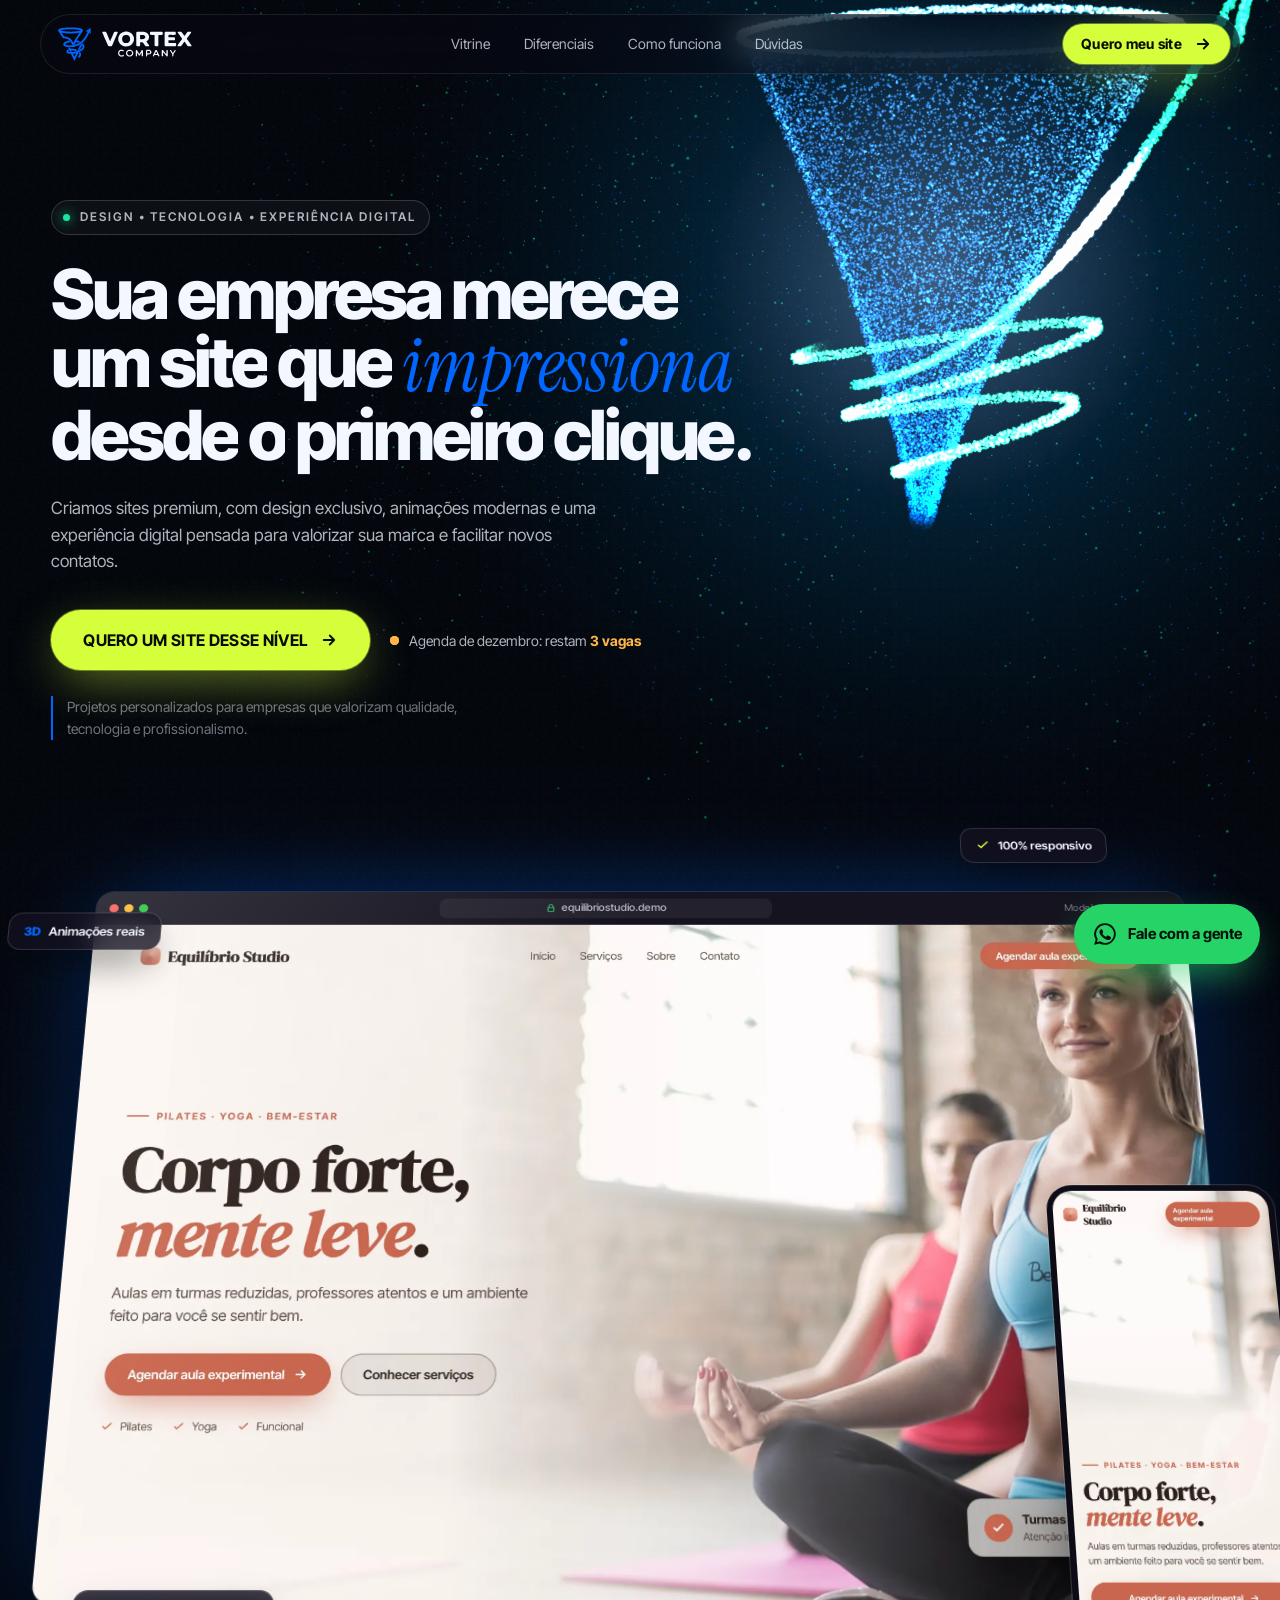
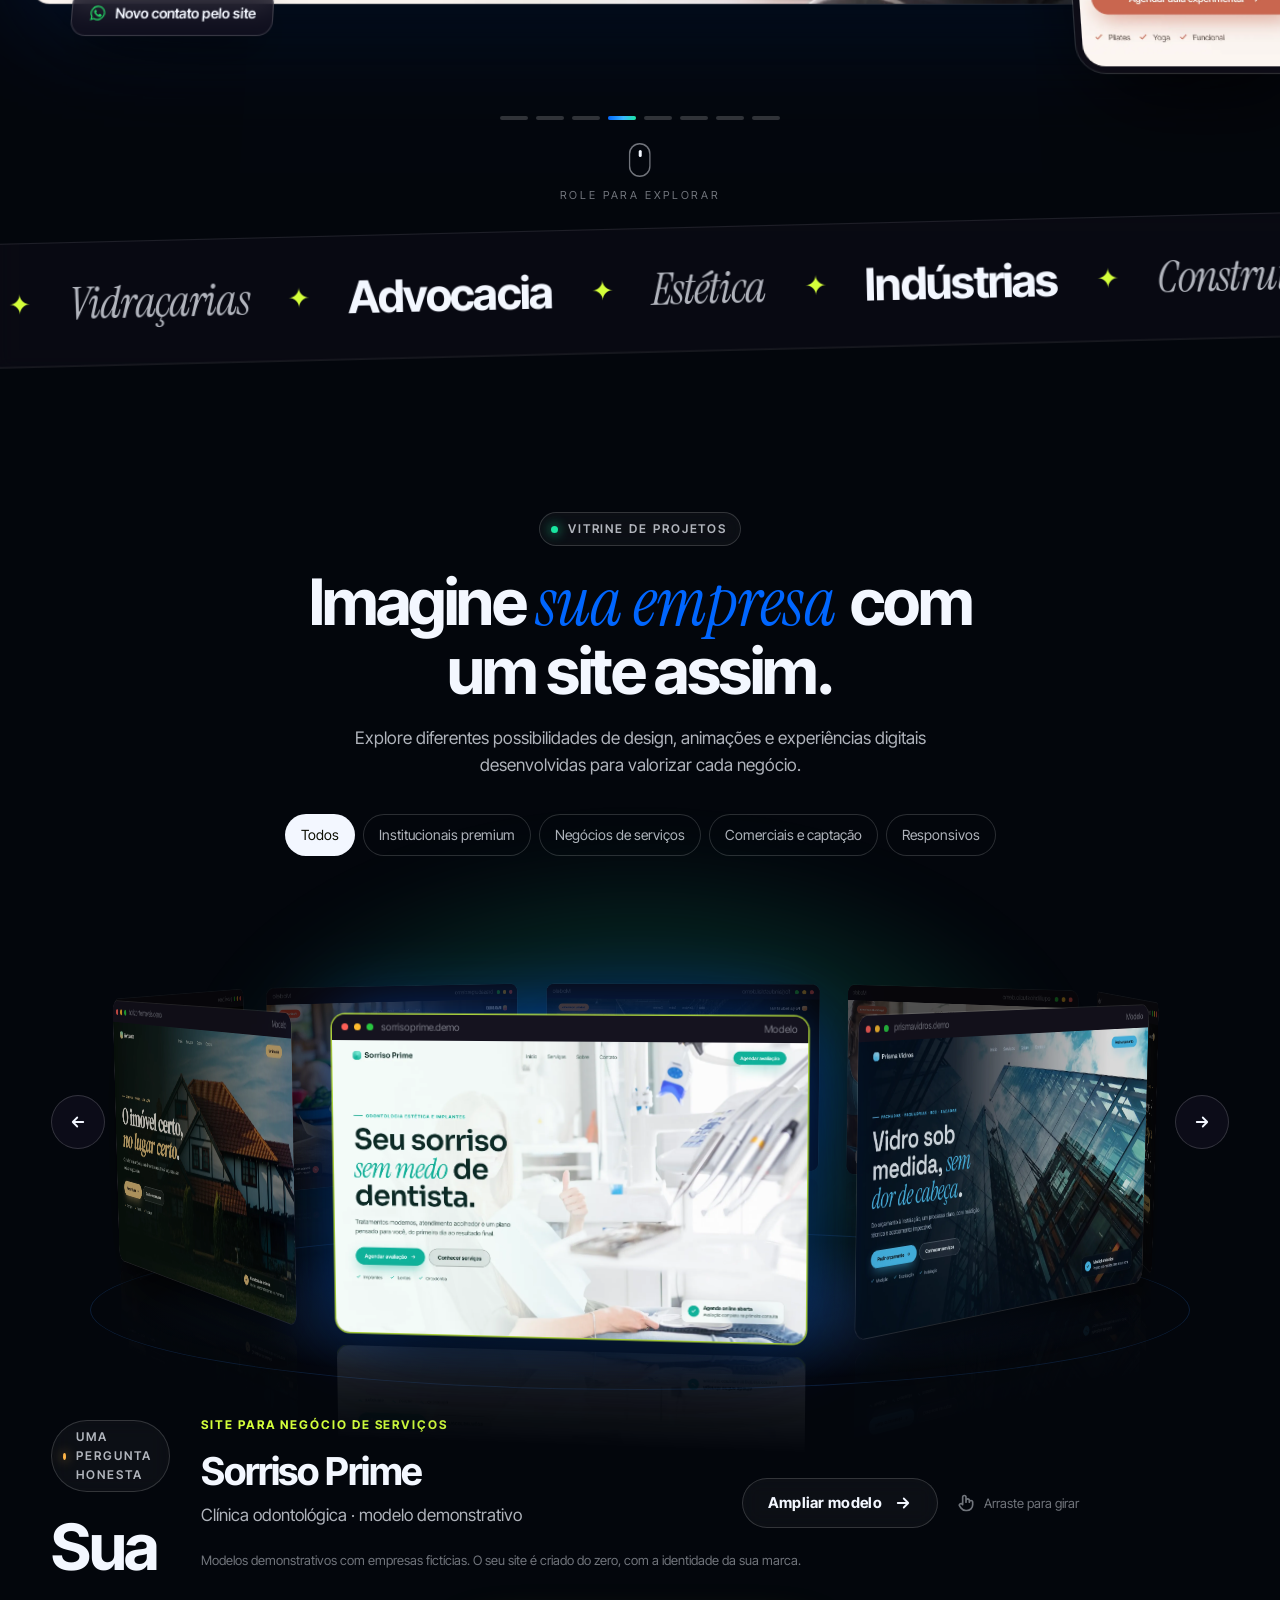
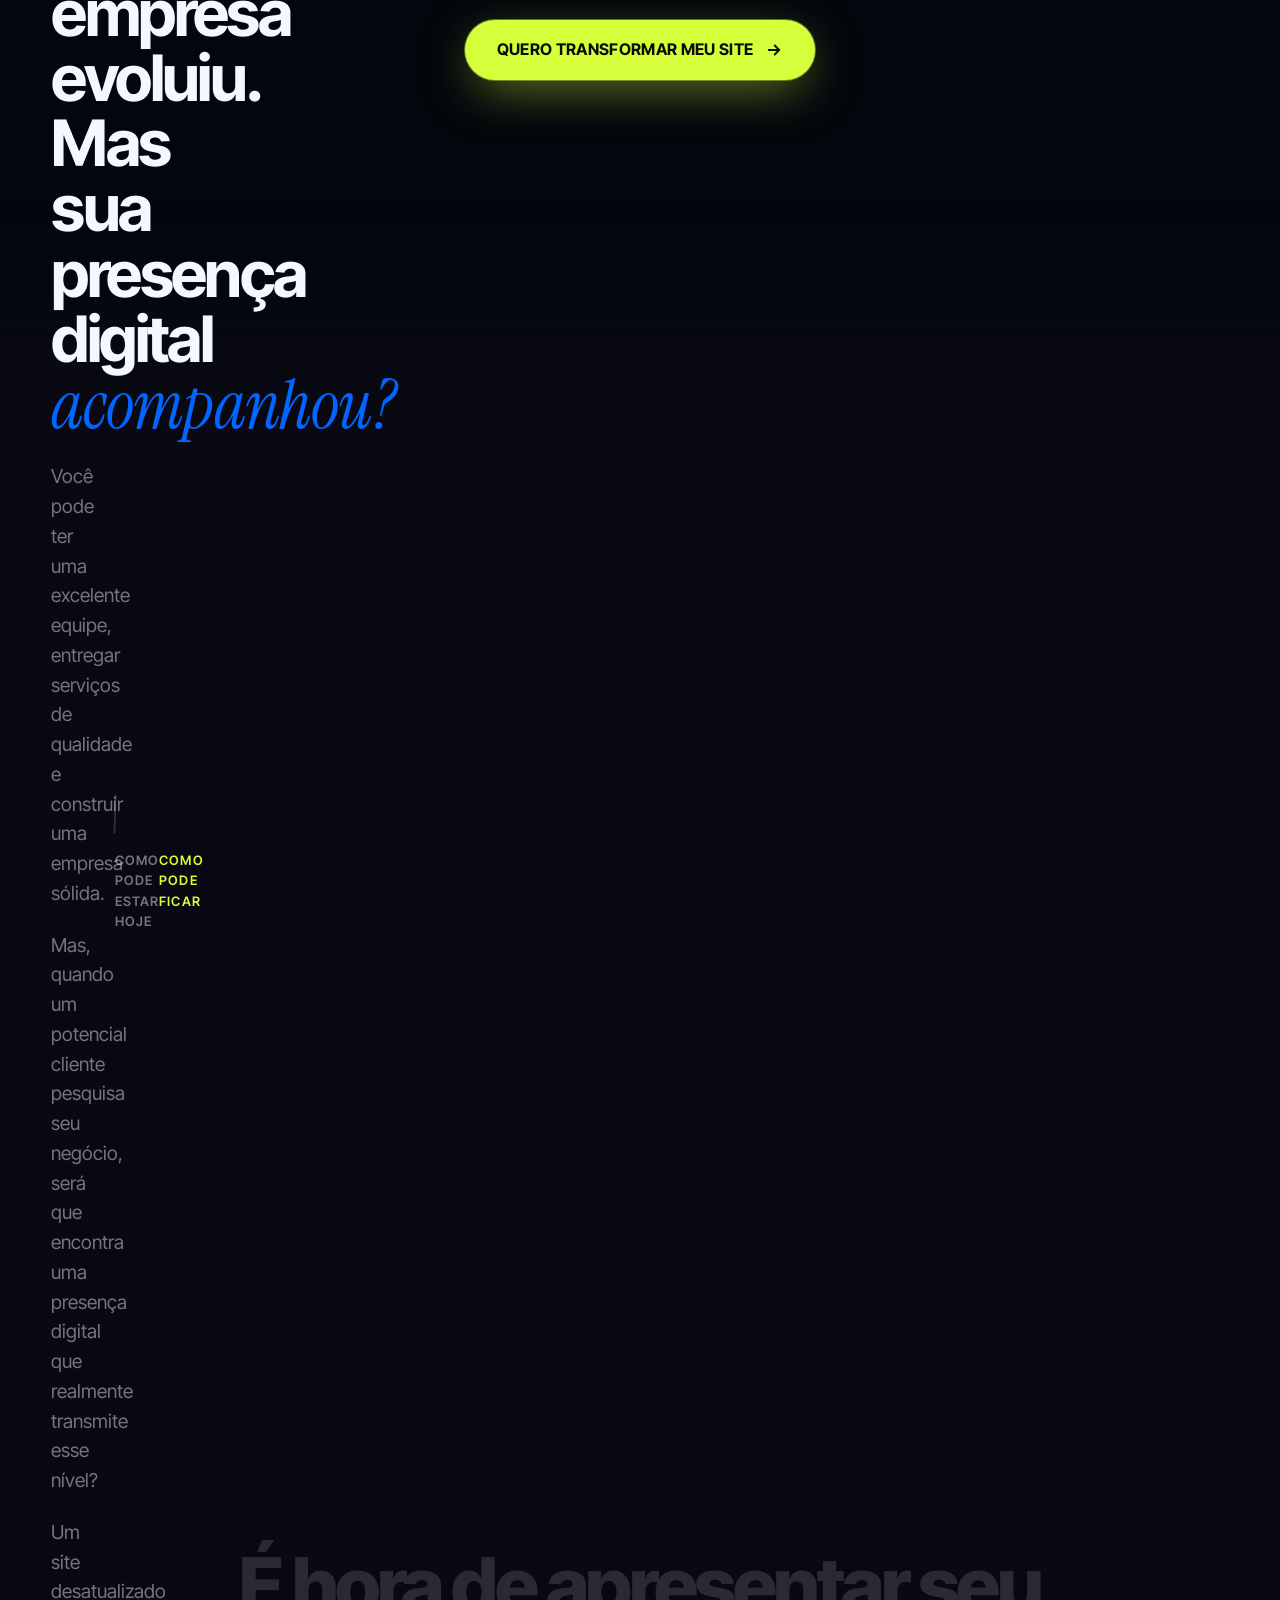
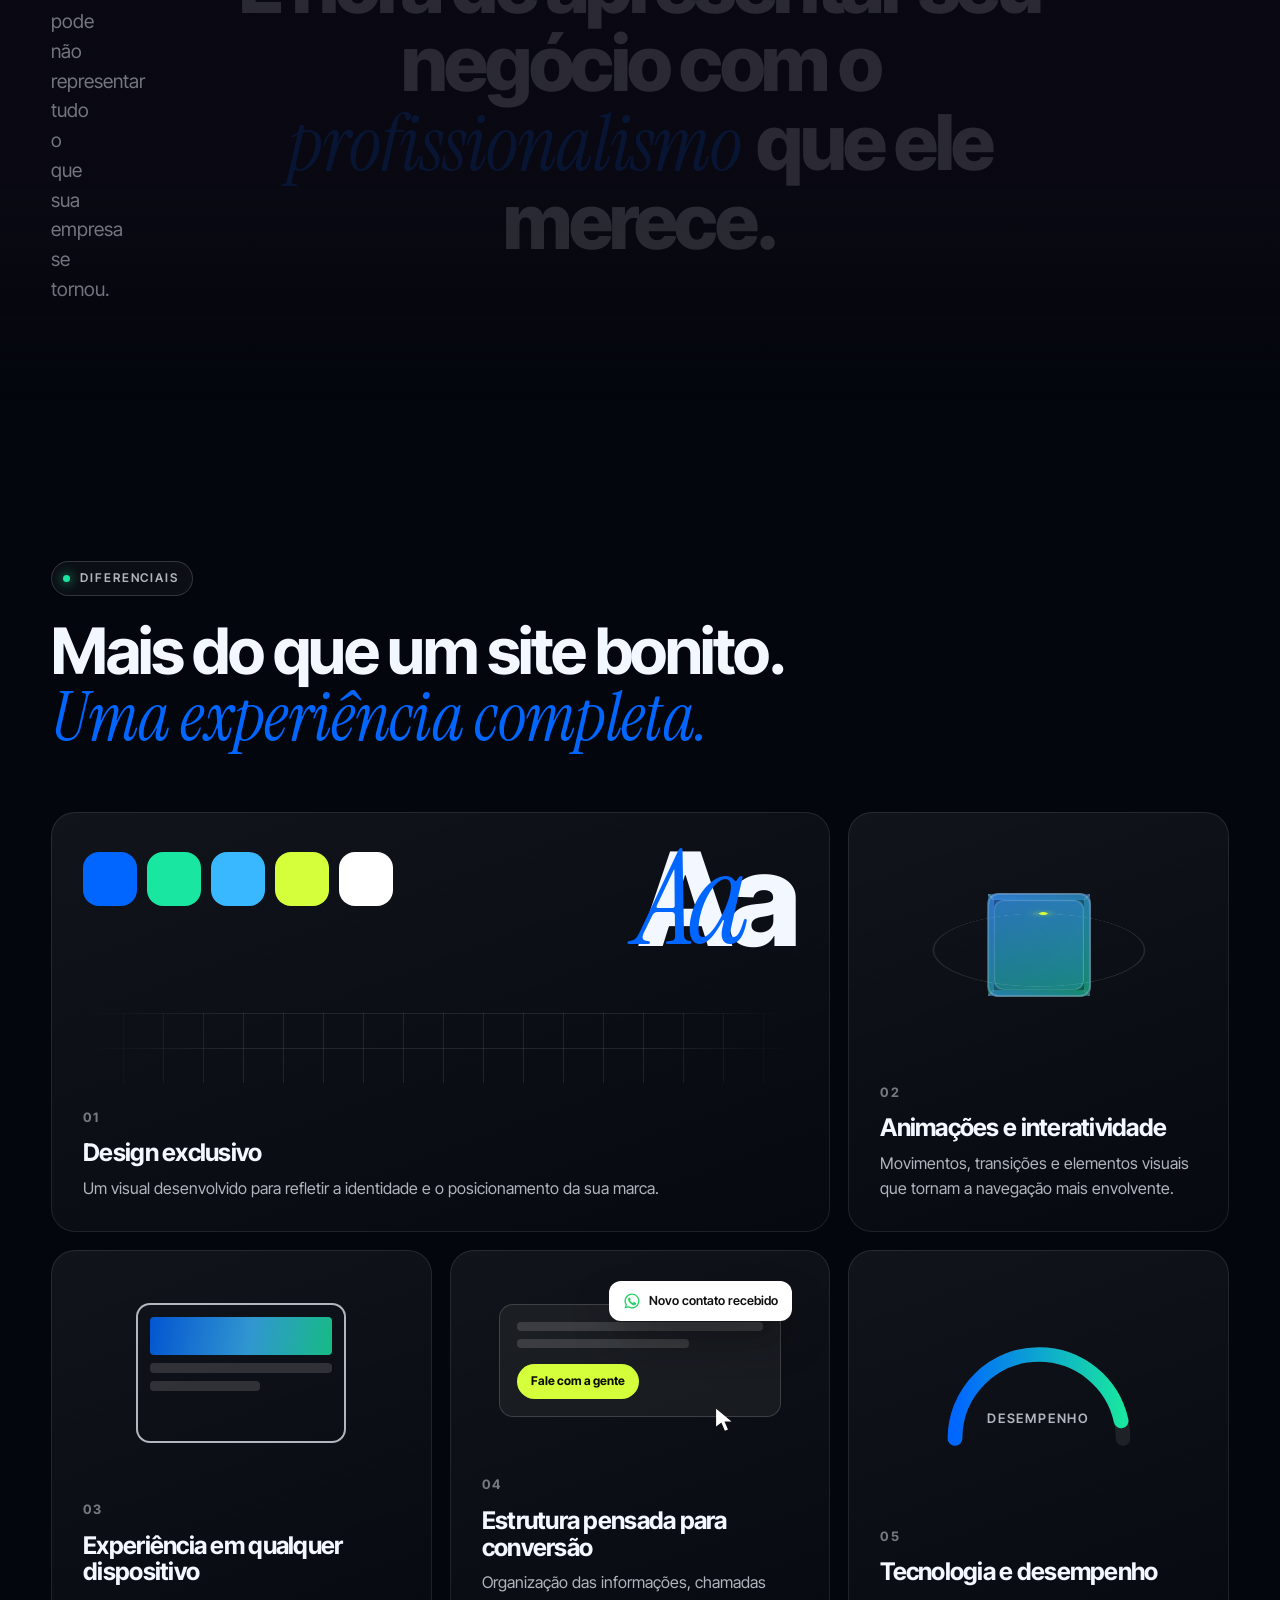
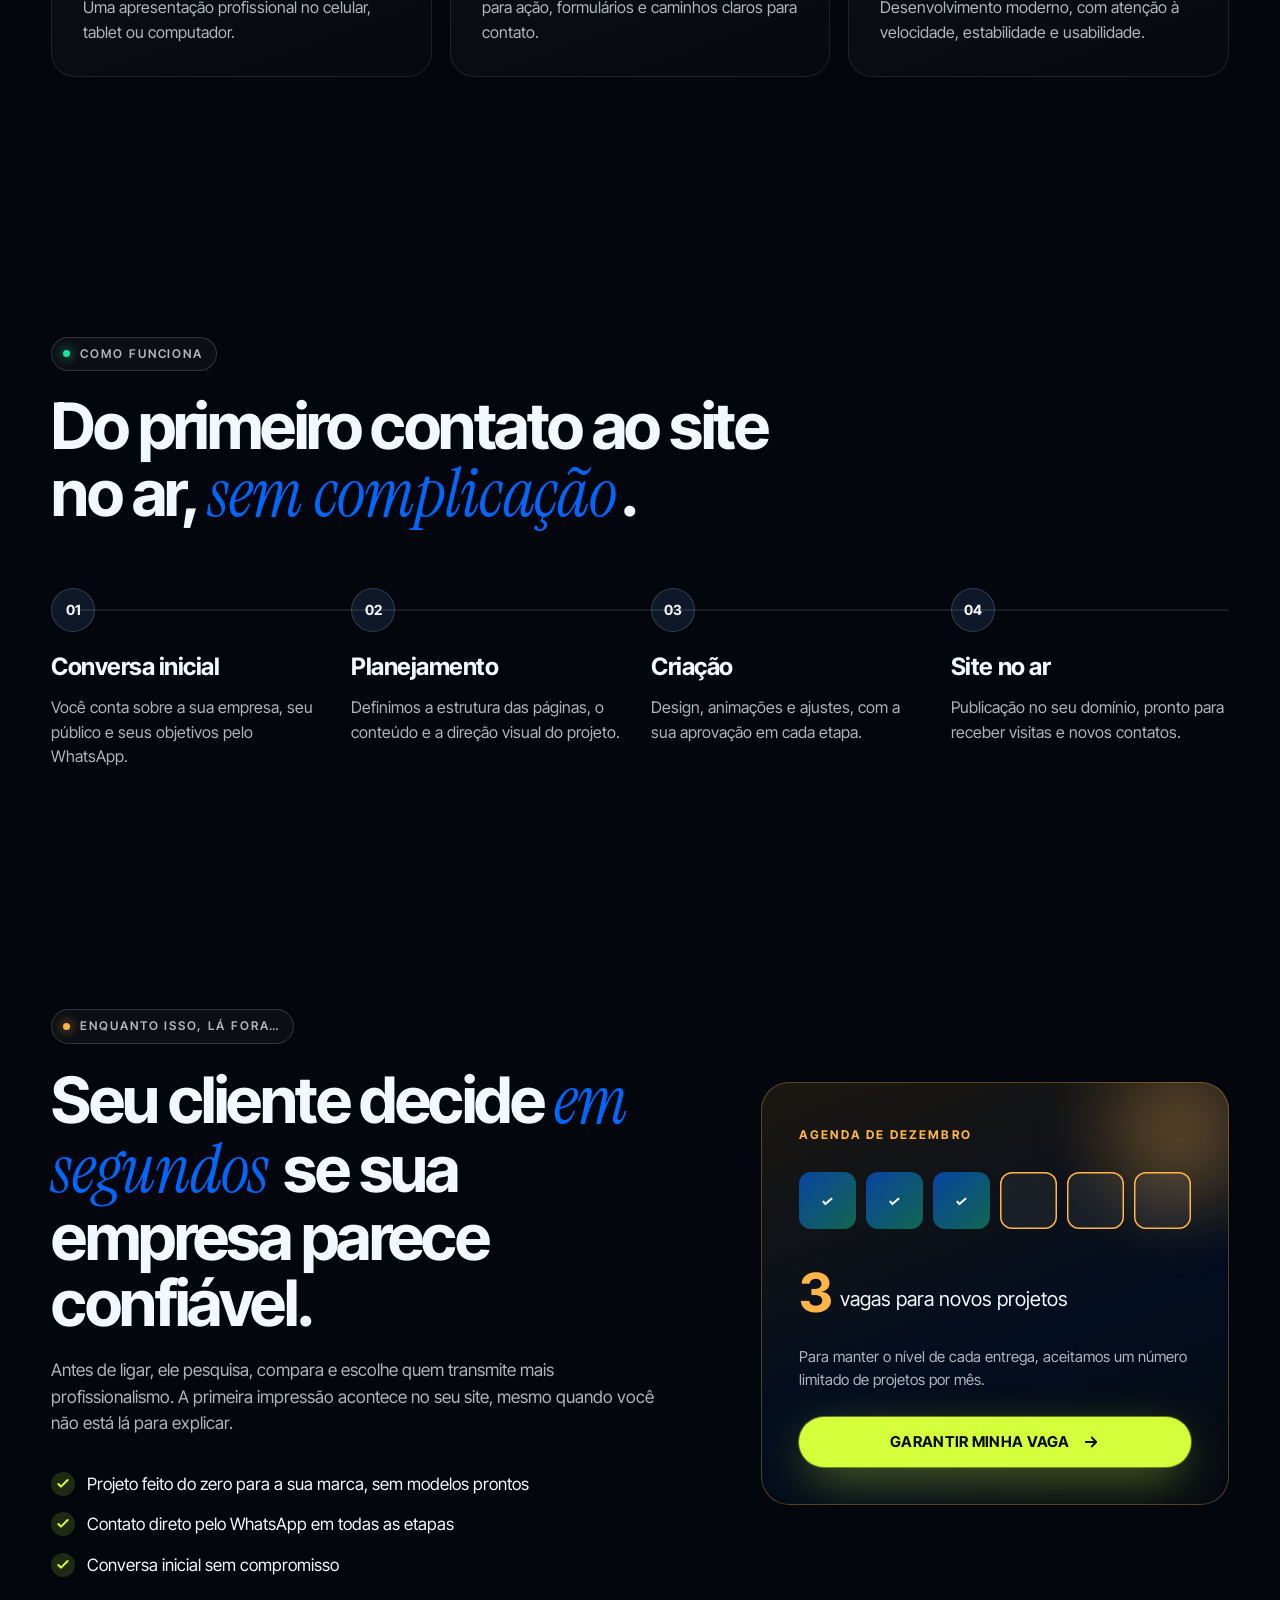
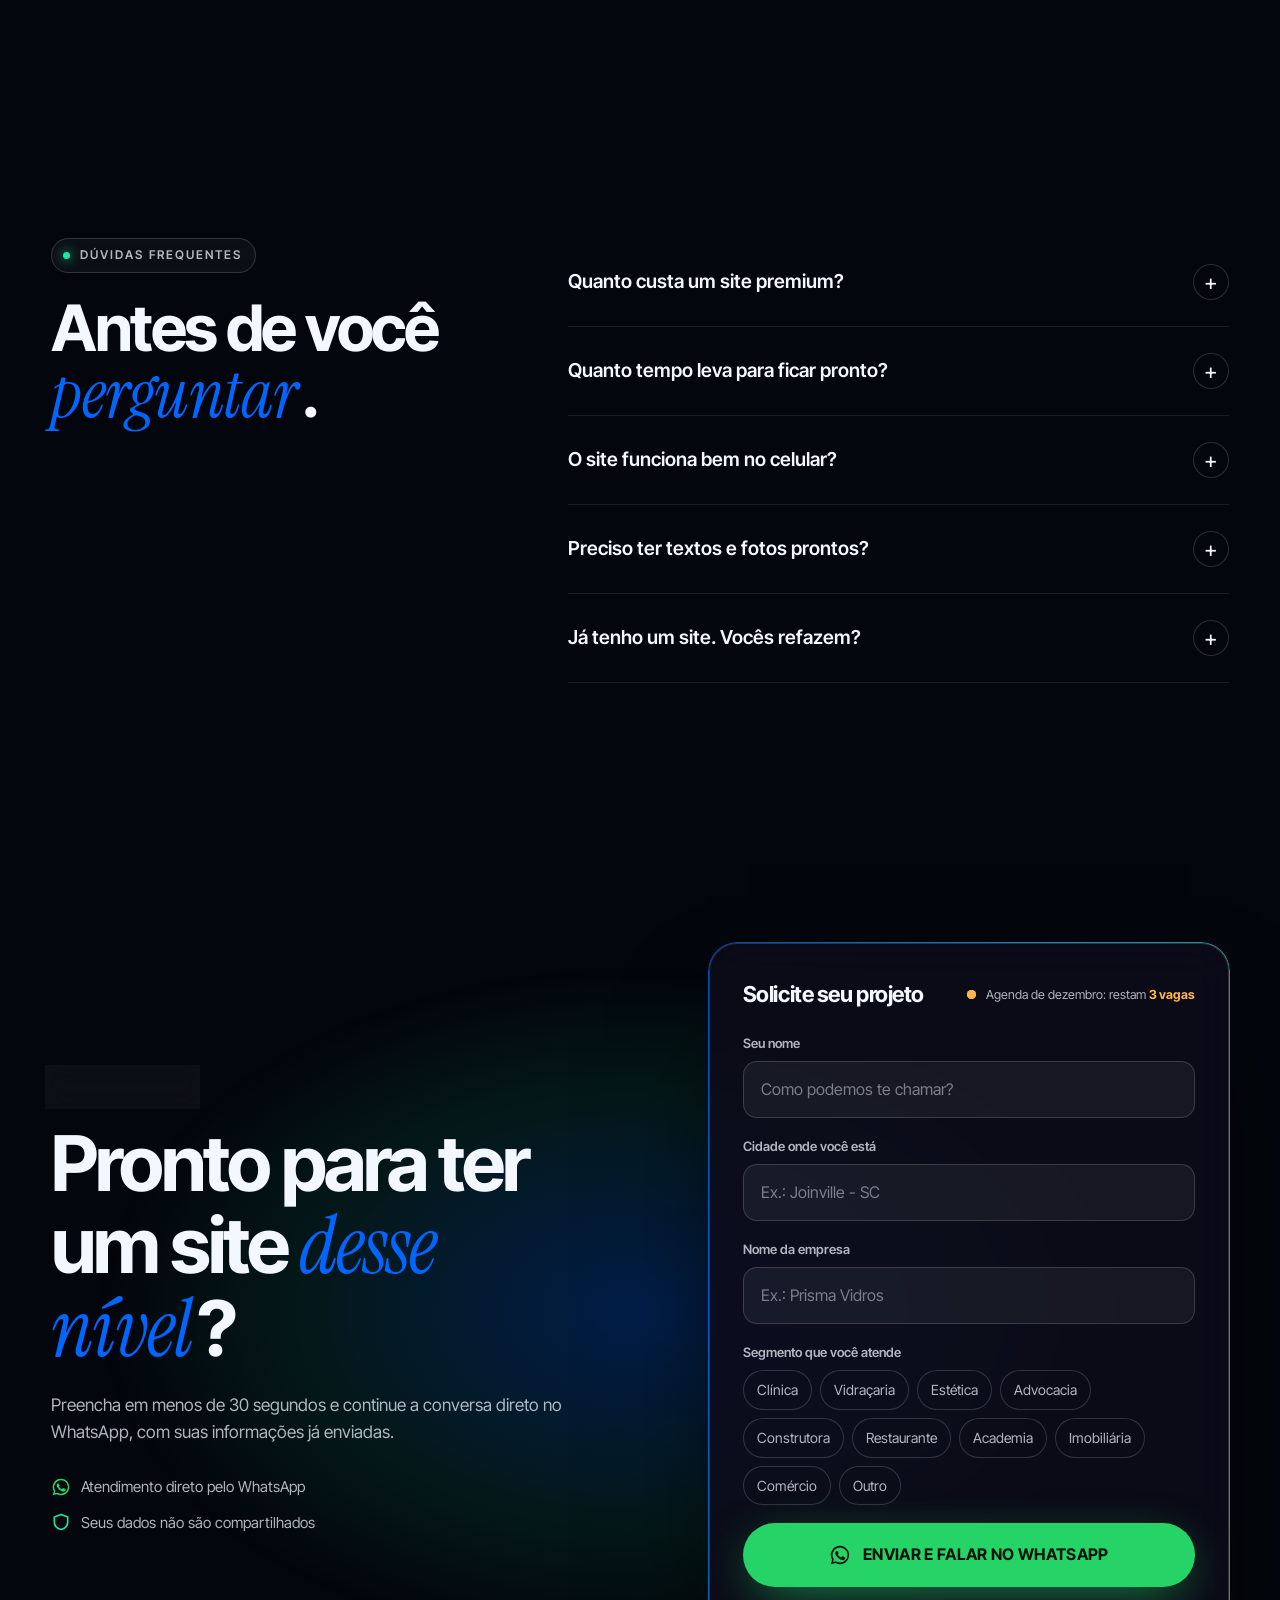
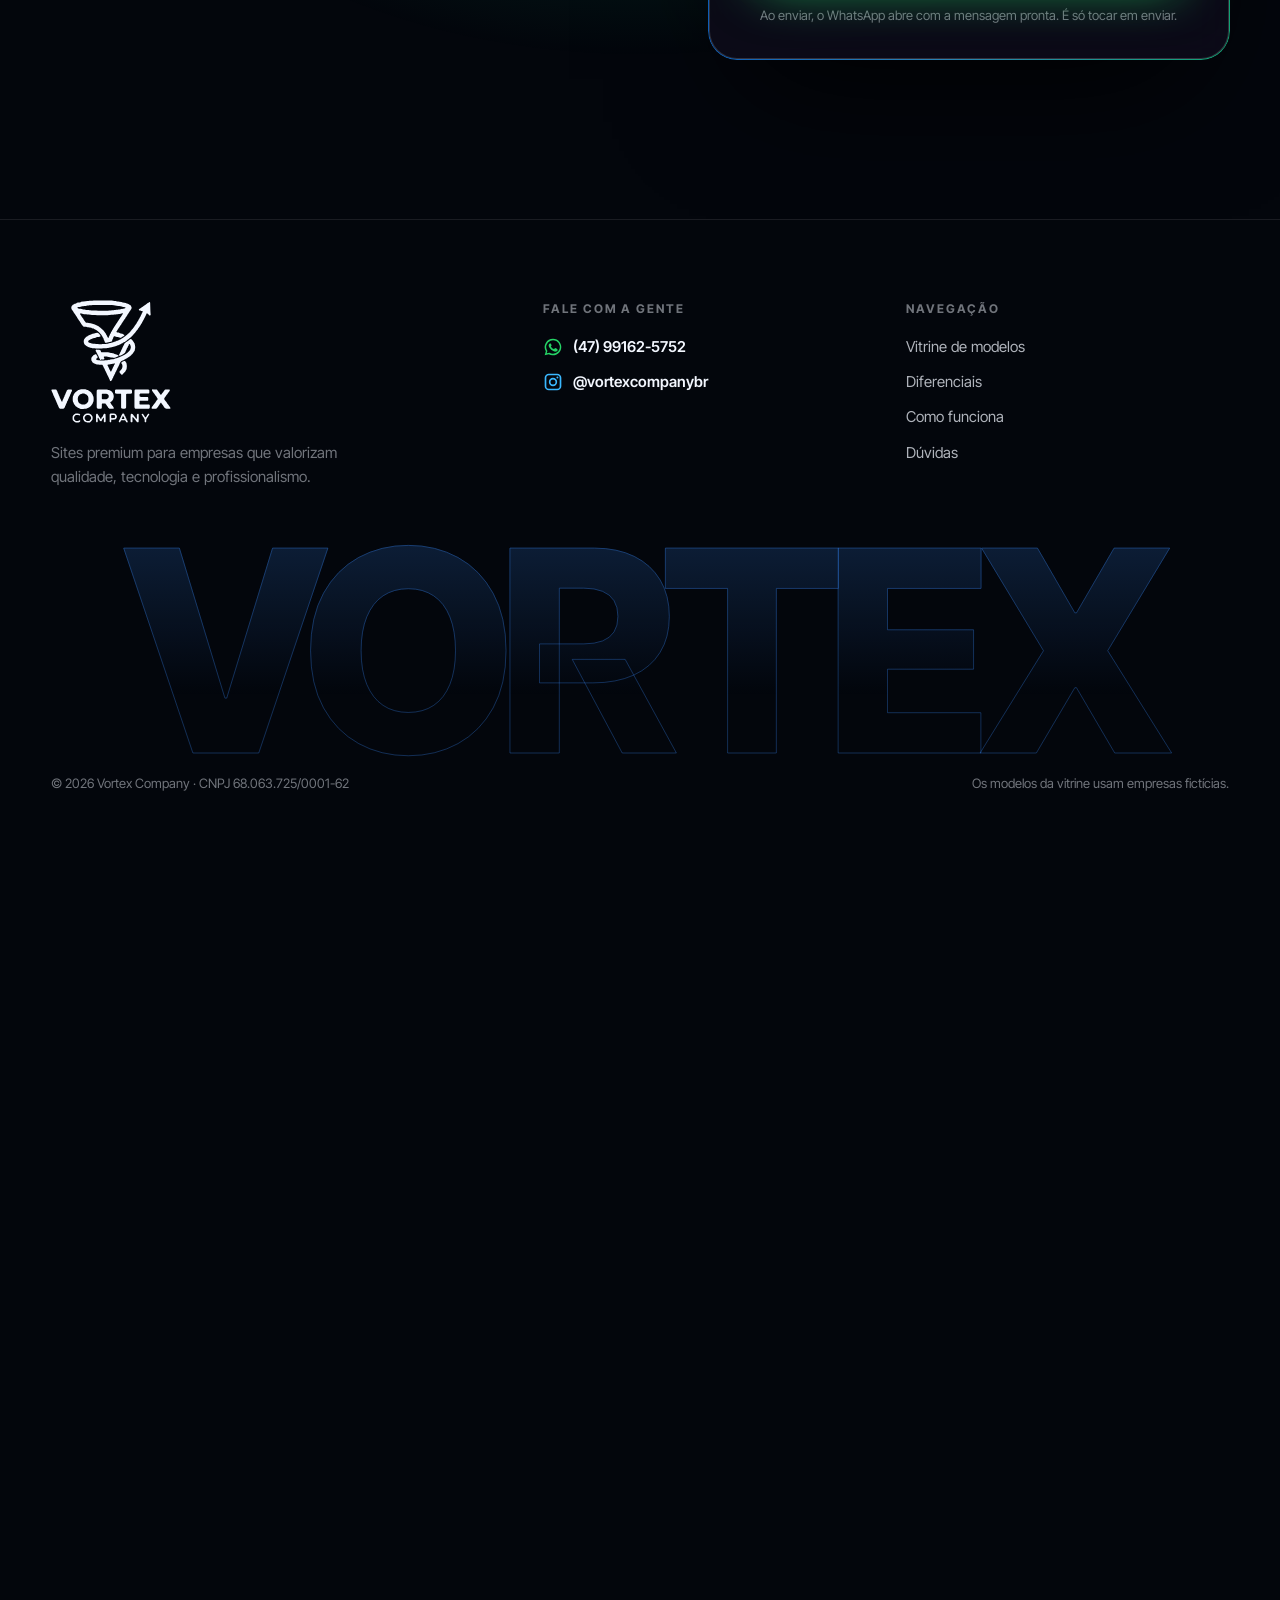
==== commit a7abe8d8: "Logo oficial, modelos com fotos reais, redemoinho de crescimento e ajustes pedidos - logo e favicon " ====
--- a/public/index.html
+++ b/public/index.html
@@ -17,7 +17,7 @@
   <link rel="preconnect" href="https://fonts.googleapis.com">
   <link rel="preconnect" href="https://fonts.gstatic.com" crossorigin>
   <link href="https://fonts.googleapis.com/css2?family=Inter+Tight:wght@400;500;600;700;800&family=Instrument+Serif:ital@0;1&display=swap" rel="stylesheet">
-  <link rel="stylesheet" href="assets/css/style.css?v=20261029a">
+  <link rel="stylesheet" href="assets/css/style.css?v=20261029b">
   <script type="application/ld+json">
   {
     "@context": "https://schema.org",
@@ -33,14 +33,14 @@
 
   <!-- Loader -->
   <div class="loader" aria-hidden="true">
-    <div class="loader__mark"><svg viewBox="0 0 100 100"><use href="#vx"/></svg></div>
+    <div class="loader__mark"><span class="logo-mark"></span></div>
     <span class="loader__n">0</span>
   </div>
 
   <svg width="0" height="0" style="position:absolute" aria-hidden="true">
     <defs>
-      <linearGradient id="gvx" x1="0" y1="0" x2="1" y2="1"><stop offset="0" stop-color="#a78bfa"/><stop offset=".55" stop-color="#22d3ee"/><stop offset="1" stop-color="#f472b6"/></linearGradient>
-      <symbol id="vx" viewBox="0 0 100 100"><path fill="url(#gvx)" d="M50 6a44 44 0 1 0 44 44h-14a30 30 0 1 1-30-30zm0 22a22 22 0 1 0 22 22H58a8 8 0 1 1-8-8z"/></symbol>
+      <linearGradient id="gvx" x1="0" y1="0" x2="1" y2="0"><stop offset="0" stop-color="#0066FF"/><stop offset="1" stop-color="#19e6a0"/></linearGradient>
+      <symbol id="ig" viewBox="0 0 24 24"><path fill="none" stroke="currentColor" stroke-width="2" d="M7 3h10a4 4 0 0 1 4 4v10a4 4 0 0 1-4 4H7a4 4 0 0 1-4-4V7a4 4 0 0 1 4-4z"/><circle cx="12" cy="12" r="4" fill="none" stroke="currentColor" stroke-width="2"/><circle cx="17.3" cy="6.7" r="1.2" fill="currentColor"/></symbol>
       <symbol id="wa" viewBox="0 0 24 24"><path fill="currentColor" d="M12 2a10 10 0 0 0-8.6 15.1L2 22l5-1.3A10 10 0 1 0 12 2zm0 18.2a8.2 8.2 0 0 1-4.2-1.2l-.3-.2-3 .8.8-2.9-.2-.3A8.2 8.2 0 1 1 12 20.2zm4.5-6.1c-.2-.1-1.5-.7-1.7-.8s-.4-.1-.6.1-.7.8-.8 1-.3.2-.5.1a6.7 6.7 0 0 1-3.3-2.9c-.3-.4.3-.4.7-1.3.1-.2 0-.3 0-.4l-.8-1.8c-.2-.5-.4-.4-.6-.4h-.5a1 1 0 0 0-.7.3 3 3 0 0 0-.9 2.2 5.2 5.2 0 0 0 1.1 2.7 11.8 11.8 0 0 0 4.5 4c1.7.7 2.3.8 3.2.6a2.7 2.7 0 0 0 1.8-1.2 2.2 2.2 0 0 0 .1-1.3c0-.1-.2-.2-.5-.3z"/></symbol>
       <symbol id="arr" viewBox="0 0 24 24"><path fill="none" stroke="currentColor" stroke-width="2.4" stroke-linecap="round" stroke-linejoin="round" d="M5 12h14M13 6l6 6-6 6"/></symbol>
     </defs>
@@ -52,10 +52,10 @@
   <!-- Nav -->
   <header class="nav">
     <a href="#inicio" class="nav__logo" aria-label="Vortex Company, início">
-      <svg><use href="#vx"/></svg><span>VORTEX<small>COMPANY</small></span>
+      <span class="logo-mark"></span><span class="logo-word"></span>
     </a>
     <nav class="nav__links" aria-label="Principal">
-      <a href="#vitrine">Vitrine 3D</a>
+      <a href="#vitrine">Vitrine</a>
       <a href="#diferenciais">Diferenciais</a>
       <a href="#como">Como funciona</a>
       <a href="#faq">Dúvidas</a>
@@ -83,11 +83,11 @@
             <div class="browser__bar">
               <span class="dots"><i></i><i></i><i></i></span>
               <span class="browser__url"><svg viewBox="0 0 24 24"><path fill="none" stroke="currentColor" stroke-width="2" d="M7 11V8a5 5 0 0 1 10 0v3M5 11h14v10H5z"/></svg><b data-demo-url>sorrisoprime.demo</b></span>
-              <span class="browser__live"><i></i>AO VIVO</span>
+              <span class="browser__tag">Modelo demonstrativo</span>
             </div>
-            <div class="browser__screen"><iframe data-demo title="Demonstração de site premium navegando" loading="eager" tabindex="-1"></iframe></div>
+            <div class="browser__screen" data-demo-screen></div>
           </div>
-          <div class="phone"><div class="phone__screen"><img data-demo-phone alt="" src="assets/modelos/clinica-m.webp"></div></div>
+          <div class="phone"><div class="phone__screen" data-demo-phone></div></div>
           <span class="chip chip--1"><b>3D</b> Animações reais</span>
           <span class="chip chip--2"><svg viewBox="0 0 24 24"><path fill="none" stroke="currentColor" stroke-width="2.4" stroke-linecap="round" d="m5 12 4 4 10-10"/></svg> 100% responsivo</span>
           <span class="chip chip--3"><svg><use href="#wa"/></svg> Novo contato pelo site</span>
@@ -101,7 +101,7 @@
     <!-- Faixa -->
     <div class="marquee" aria-hidden="true">
       <div class="marquee__in">
-        <span>Clínicas</span><i>✦</i><span>Vidraçarias</span><i>✦</i><span>Advocacia</span><i>✦</i><span>Estética</span><i>✦</i><span>Construtoras</span><i>✦</i><span>Restaurantes</span><i>✦</i><span>Academias</span><i>✦</i><span>Imobiliárias</span><i>✦</i><span>Comércio</span><i>✦</i><span>Prestadores de serviço</span><i>✦</i>
+        <span>Clínicas</span><i>✦</i><span>Vidraçarias</span><i>✦</i><span>Advocacia</span><i>✦</i><span>Estética</span><i>✦</i><span>Indústrias</span><i>✦</i><span>Construtoras</span><i>✦</i><span>Restaurantes</span><i>✦</i><span>Academias</span><i>✦</i><span>Imobiliárias</span><i>✦</i><span>Comércio</span><i>✦</i><span>Prestadores de serviço</span><i>✦</i>
       </div>
     </div>
 
@@ -116,7 +116,6 @@
       <div class="ring-filters container" data-r role="tablist" aria-label="Filtrar modelos">
         <button class="pill is-on" data-cat="todos">Todos</button>
         <button class="pill" data-cat="institucional">Institucionais premium</button>
-        <button class="pill" data-cat="3d">Animações 3D</button>
         <button class="pill" data-cat="servicos">Negócios de serviços</button>
         <button class="pill" data-cat="captacao">Comerciais e captação</button>
         <button class="pill" data-cat="responsivo">Responsivos</button>
@@ -137,7 +136,7 @@
           <p data-ri-seg></p>
         </div>
         <div class="ring-info__act">
-          <button class="btn btn--ghost" data-ri-open><span>Ver modelo ao vivo</span><svg class="ico"><use href="#arr"/></svg></button>
+          <button class="btn btn--ghost" data-ri-open><span>Ampliar modelo</span><svg class="ico"><use href="#arr"/></svg></button>
           <span class="hint"><svg viewBox="0 0 24 24"><path fill="none" stroke="currentColor" stroke-width="2" stroke-linecap="round" d="M8 13V5a2 2 0 0 1 4 0v6m0-2a2 2 0 0 1 4 0v2m0 0a2 2 0 0 1 4 0v3a7 7 0 0 1-7 7h-1a7 7 0 0 1-6-3l-2-3a2 2 0 0 1 3-2l1 1"/></svg>Arraste para girar</span>
         </div>
       </div>
@@ -166,20 +165,17 @@
               <div class="compare__screen">
                 <!-- antes -->
                 <div class="old">
-                  <div class="old__top">EMPRESA EXEMPLO LTDA</div>
-                  <div class="old__menu"><u>Home</u> | <u>Quem Somos</u> | <u>Serviços</u> | <u>Fale Conosco</u></div>
-                  <div class="old__marq"><span>*** BEM-VINDO AO NOSSO SITE!!! *** SITE EM CONSTRUÇÃO ***</span></div>
-                  <div class="old__body">
-                    <div class="old__img">[ imagem ]</div>
-                    <div><b>Quem Somos</b><p>Somos uma empresa séria e comprometida com a qualidade. Clique aqui para saber mais informações sobre nossos serviços.</p><p class="old__link">» Clique aqui «</p></div>
-                  </div>
-                  <div class="old__counter">Você é o visitante nº <span>000127</span></div>
+                  <div class="old__head"><span class="old__logo">EMPRESA EXEMPLO</span><span class="old__menu">Home &nbsp;|&nbsp; Empresa &nbsp;|&nbsp; Serviços &nbsp;|&nbsp; Contato</span></div>
+                  <div class="old__img"><img src="assets/antigo.jpg" alt=""></div>
+                  <div class="old__body"><b>Bem vindo ao nosso site</b><p>Somos uma empresa com anos de experiência no mercado, trabalhando sempre com qualidade e compromisso com nossos clientes. Entre em contato para mais informações.</p></div>
+                  <div class="old__foot">Copyright © 2011 · Todos os direitos reservados · Melhor visualizado em 1024x768</div>
                 </div>
                 <!-- depois -->
                 <div class="new" data-new>
-                  <img src="assets/modelos/advocacia.webp" alt="O mesmo negócio com um site premium" loading="lazy">
+                  <img src="assets/modelos/vidracaria.webp" alt="O mesmo negócio com um site premium" loading="lazy">
                 </div>
                 <div class="scan" data-scan></div>
+                <div class="glitch"></div>
               </div>
             </div>
             <div class="compare__labels"><span class="lb lb--old">Como pode estar hoje</span><span class="lb lb--new">Como pode ficar</span></div>
@@ -236,16 +232,6 @@
             <div class="btxt"><span class="bn">05</span><h3>Tecnologia e desempenho</h3><p>Desenvolvimento moderno, com atenção à velocidade, estabilidade e usabilidade.</p></div>
           </article>
 
-          <article class="bcard bcard--full" data-r data-tilt-card>
-            <div class="btxt"><span class="bn">06</span><h3>Mensuração</h3><p>Integração com ferramentas de análise para você acompanhar visitas, cliques e contatos gerados pelo site, e tomar decisões com base em dados.</p></div>
-            <div class="bvis vis-chart">
-              <span class="ex">Exemplo</span>
-              <div class="bars">
-                <div><i style="--v:.38"></i><small>Seg</small></div><div><i style="--v:.52"></i><small>Ter</small></div><div><i style="--v:.46"></i><small>Qua</small></div><div><i style="--v:.68"></i><small>Qui</small></div><div><i style="--v:.6"></i><small>Sex</small></div><div><i style="--v:.82"></i><small>Sáb</small></div><div><i style="--v:.94"></i><small>Dom</small></div>
-              </div>
-              <ul class="legend"><li><i class="l1"></i>Visitas</li><li><i class="l2"></i>Cliques no WhatsApp</li><li><i class="l3"></i>Formulários</li></ul>
-            </div>
-          </article>
         </div>
       </div>
     </section>
@@ -304,7 +290,6 @@
           <details><summary>O site funciona bem no celular?</summary><p>Sim. Todo projeto é desenvolvido para celular, tablet e computador, com testes nas diferentes telas antes de ir ao ar.</p></details>
           <details><summary>Preciso ter textos e fotos prontos?</summary><p>Não necessariamente. Ajudamos você a organizar as informações e a estrutura das páginas para apresentar sua empresa da melhor forma.</p></details>
           <details><summary>Já tenho um site. Vocês refazem?</summary><p>Sim. Analisamos o que você tem hoje e criamos uma nova versão, com visual e estrutura à altura da sua empresa.</p></details>
-          <details><summary>Os modelos da vitrine são de clientes?</summary><p>Não. São modelos demonstrativos, com empresas fictícias, para mostrar estilos possíveis. O seu site é criado do zero, com a identidade da sua marca.</p></details>
         </div>
       </div>
     </section>
@@ -341,16 +326,26 @@
 
   <footer class="footer">
     <div class="container footer__in">
-      <a href="#inicio" class="nav__logo"><svg><use href="#vx"/></svg><span>VORTEX<small>COMPANY</small></span></a>
-      <p>Sites premium para empresas que valorizam qualidade, tecnologia e profissionalismo.</p>
-      <button class="btn btn--ghost btn--sm" data-lead="rodape"><svg class="ico"><use href="#wa"/></svg><span>Falar no WhatsApp</span></button>
+      <div class="footer__brand">
+        <a href="#inicio" class="footer__logo" aria-label="Vortex Company"></a>
+        <p>Sites premium para empresas que valorizam qualidade, tecnologia e profissionalismo.</p>
+      </div>
+      <div class="footer__col">
+        <span class="footer__k">Fale com a gente</span>
+        <a class="footer__link" data-wa href="https://wa.me/5547991625752" target="_blank" rel="noopener"><svg><use href="#wa"/></svg><span data-wa-num>(47) 99162-5752</span></a>
+        <a class="footer__link" data-ig href="https://www.instagram.com/vortexcompanybr/" target="_blank" rel="noopener"><svg><use href="#ig"/></svg><span>@vortexcompanybr</span></a>
+      </div>
+      <div class="footer__col">
+        <span class="footer__k">Navegação</span>
+        <a href="#vitrine">Vitrine de modelos</a><a href="#diferenciais">Diferenciais</a><a href="#como">Como funciona</a><a href="#faq">Dúvidas</a>
+      </div>
     </div>
     <div class="footer__big" aria-hidden="true">VORTEX</div>
     <div class="container footer__legal"><span>© <span data-ano></span> Vortex Company · CNPJ 68.063.725/0001-62</span><span>Os modelos da vitrine usam empresas fictícias.</span></div>
   </footer>
 
   <!-- Botões fixos -->
-  <button class="wa-float" data-lead="flutuante" aria-label="Falar no WhatsApp"><svg><use href="#wa"/></svg><span>Fale com a gente</span></button>
+  <a class="wa-float" data-wa href="https://wa.me/5547991625752" target="_blank" rel="noopener" aria-label="Falar no WhatsApp"><svg><use href="#wa"/></svg><span>Fale com a gente</span></a>
   <div class="mbar"><button class="btn btn--cta btn--block" data-lead="barra"><span>QUERO UM SITE DESSE NÍVEL</span><svg class="ico"><use href="#arr"/></svg></button></div>
 
   <!-- Modal do formulário (passo a passo) -->
@@ -391,30 +386,29 @@
     </div>
   </div>
 
-  <!-- Modal do modelo ao vivo -->
-  <div class="modal modal--live" data-modal="live" aria-hidden="true">
+  <!-- Modelo ampliado (só a primeira dobra) -->
+  <div class="modal modal--zoom" data-modal="zoom" aria-hidden="true">
     <div class="modal__bg" data-close></div>
-    <div class="live">
-      <div class="live__bar">
-        <span class="dots"><i></i><i></i><i></i></span>
-        <span class="browser__url"><b data-live-url></b></span>
-        <div class="live__dev" role="group" aria-label="Tamanho da tela">
-          <button class="is-on" data-dev="desk">Computador</button><button data-dev="mob">Celular</button>
-        </div>
-        <button class="modal__x" data-close aria-label="Fechar">×</button>
-      </div>
-      <div class="live__screen"><iframe data-live-frame title="Modelo ao vivo"></iframe></div>
-      <div class="live__foot"><span>Gostou deste estilo?</span><button class="btn btn--cta btn--sm" data-lead="modelo"><span>Quero um assim para minha empresa</span><svg class="ico"><use href="#arr"/></svg></button></div>
+    <div class="zoom">
+      <button class="modal__x" data-close aria-label="Fechar">×</button>
+      <div class="zoom__view">
+        <div class="zoom__desk"><div class="browser__bar"><span class="dots"><i></i><i></i><i></i></span><span class="browser__url"><b data-zoom-url></b></span></div><img data-zoom-desk alt=""></div>
+        <div class="zoom__phone"><img data-zoom-mob alt=""></div>
+      </div>
+      <div class="zoom__foot">
+        <div><span class="ring-info__cat" data-zoom-cat></span><b data-zoom-name></b><small>Modelo demonstrativo com empresa fictícia</small></div>
+        <button class="btn btn--cta" data-lead="modelo"><span>QUERO UM ASSIM PARA MINHA EMPRESA</span><svg class="ico"><use href="#arr"/></svg></button>
+      </div>
     </div>
   </div>
 
   <script src="assets/vendor/gsap.min.js"></script>
   <script src="assets/vendor/ScrollTrigger.min.js"></script>
   <script src="assets/vendor/lenis.min.js"></script>
-  <script src="assets/js/data.js?v=20261029a"></script>
-  <script src="assets/js/modelos.js?v=20261029a"></script>
+  <script src="assets/js/data.js?v=20261029b"></script>
+  <script src="assets/js/modelos.js?v=20261029b"></script>
   <script type="importmap">{ "imports": { "three": "./assets/vendor/three.module.min.js" } }</script>
-  <script type="module" src="assets/js/vortex3d.js?v=20261029a"></script>
-  <script src="assets/js/main.js?v=20261029a"></script>
+  <script type="module" src="assets/js/vortex3d.js?v=20261029b"></script>
+  <script src="assets/js/main.js?v=20261029b"></script>
 </body>
 </html>
--- a/public/assets/css/style.css
+++ b/public/assets/css/style.css
@@ -3,28 +3,30 @@
    Paleta: base escura + violeta/ciano/rosa (ambiente) + lima (só ação)
    ========================================================= */
 :root {
-  --bg: #05040a;
-  --bg-2: #0b0a14;
-  --bg-3: #12101f;
+  --bg: #03060c;
+  --bg-2: #08101c;
+  --bg-3: #0e1828;
   --line: rgba(255, 255, 255, .09);
   --line-2: rgba(255, 255, 255, .16);
-  --fg: #f6f4ff;
-  --fg-2: rgba(246, 244, 255, .7);
-  --fg-3: rgba(246, 244, 255, .45);
-  --v: #8b5cf6;
-  --v2: #a78bfa;
-  --c: #22d3ee;
-  --p: #f472b6;
+  --fg: #f3f7ff;
+  --fg-2: rgba(243, 247, 255, .72);
+  --fg-3: rgba(243, 247, 255, .46);
+  --blue: #0066FF;
+  --v: #0066FF;
+  --v2: #4d94ff;
+  --c: #19e6a0;
+  --p: #3ab8ff;
   --cta: #d4ff3a;
   --cta-fg: #0b0d00;
   --wa: #25d366;
   --warn: #ffb547;
-  --grad: linear-gradient(100deg, #a78bfa 0%, #22d3ee 50%, #f472b6 100%);
+  --grad: linear-gradient(100deg, #0066FF 0%, #3ab8ff 55%, #19e6a0 100%);
   --radius: 24px;
   --ease: cubic-bezier(.22, 1, .36, 1);
   --sans: "Inter Tight", system-ui, -apple-system, "Segoe UI", sans-serif;
   --serif: "Instrument Serif", Georgia, serif;
   --gutter: clamp(16px, 4vw, 56px);
+  color-scheme: dark;
 }
 
 *, *::before, *::after { box-sizing: border-box; }
@@ -37,7 +39,7 @@
 a { color: inherit; text-decoration: none; }
 button { font: inherit; color: inherit; background: none; border: 0; cursor: pointer; padding: 0; }
 h1, h2, h3, p { margin: 0; }
-em { font-family: var(--serif); font-style: italic; font-weight: 400; letter-spacing: -.01em; background: var(--grad); -webkit-background-clip: text; background-clip: text; color: transparent; padding-right: .06em; }
+em { font-family: var(--serif); font-style: italic; font-weight: 400; letter-spacing: -.01em; color: var(--blue); padding-right: .06em; }
 ::selection { background: var(--cta); color: var(--cta-fg); }
 .container { width: 100%; max-width: 1320px; margin: 0 auto; padding: 0 var(--gutter); }
 .center { display: flex; justify-content: center; }
@@ -51,7 +53,9 @@
 
 /* ---------- Loader ---------- */
 .loader { position: fixed; inset: 0; z-index: 100; display: grid; place-items: center; align-content: center; gap: 18px; background: var(--bg); transition: opacity .7s var(--ease), visibility .7s; }
-.loader__mark { width: 74px; animation: spin 1.4s linear infinite; filter: drop-shadow(0 0 30px rgba(139, 92, 246, .6)); }
+.loader__mark { width: 80px; color: var(--blue); animation: pulse 1.2s ease-in-out infinite; filter: drop-shadow(0 0 30px rgba(0, 102, 255, .7)); }
+.loader__mark .logo-mark { width: 100%; }
+@keyframes pulse { 50% { transform: scale(.9); opacity: .7; } }
 .loader__n { font-size: 13px; letter-spacing: .3em; color: var(--fg-3); font-variant-numeric: tabular-nums; }
 .loader.is-done { opacity: 0; visibility: hidden; }
 @keyframes spin { to { transform: rotate(360deg); } }
@@ -86,17 +90,22 @@
 /* ---------- Nav ---------- */
 .nav { position: fixed; top: 14px; left: 50%; z-index: 40; width: min(1200px, calc(100% - 28px)); transform: translateX(-50%); display: flex; align-items: center; justify-content: space-between; gap: 20px; padding: 10px 10px 10px 18px; border-radius: 999px; background: rgba(10, 9, 18, .55); backdrop-filter: blur(18px) saturate(1.4); box-shadow: inset 0 0 0 1px var(--line); transition: transform .5s var(--ease), background .4s; }
 .nav.is-hidden { transform: translate(-50%, -140%); }
-.nav__logo { display: inline-flex; align-items: center; gap: 10px; font-weight: 800; letter-spacing: .14em; font-size: 15px; line-height: 1; }
-.nav__logo svg { width: 30px; height: 30px; }
-.nav__logo small { display: block; font-size: 8.5px; letter-spacing: .5em; color: var(--fg-3); font-weight: 600; margin-top: 4px; }
+.logo-mark, .logo-word, .footer__logo { display: inline-block; background: currentColor; -webkit-mask: var(--m) center / contain no-repeat; mask: var(--m) center / contain no-repeat; }
+.logo-mark { --m: url(../logo-icone.svg); aspect-ratio: 312 / 317; }
+.logo-word { --m: url(../logo-nome.svg); aspect-ratio: 466 / 134; }
+.footer__logo { --m: url(../logo-completo.svg); aspect-ratio: 466 / 478; }
+.nav__logo { display: inline-flex; align-items: center; gap: 10px; line-height: 1; color: var(--fg); }
+.nav__logo .logo-mark { height: 34px; color: var(--blue); }
+.nav__logo .logo-word { height: 26px; }
 .nav__links { display: flex; gap: 6px; }
 .nav__links a { padding: 9px 14px; border-radius: 999px; font-size: 14px; color: var(--fg-2); transition: color .3s, background .3s; }
 .nav__links a:hover { color: var(--fg); background: rgba(255, 255, 255, .06); }
 
 /* ---------- Hero ---------- */
-.hero { position: relative; min-height: 100vh; display: grid; grid-template-columns: minmax(0, 1fr) minmax(0, 1.08fr); align-items: center; gap: clamp(30px, 4vw, 70px); padding: 130px var(--gutter) 90px; max-width: 1480px; margin: 0 auto; }
+.hero { position: relative; display: flex; flex-direction: column; gap: clamp(60px, 8vw, 110px); padding: 150px var(--gutter) 110px; max-width: 1400px; margin: 0 auto; }
+.hero__txt { max-width: 720px; min-height: calc(100vh - 260px); display: flex; flex-direction: column; justify-content: center; align-items: flex-start; }
 .hero__tag { margin-bottom: 26px; }
-.hero__title { font-size: clamp(40px, 4.7vw, 78px); font-weight: 800; letter-spacing: -.045em; line-height: .98; }
+.hero__title { font-size: clamp(42px, 5.4vw, 86px); font-weight: 800; letter-spacing: -.045em; line-height: .98; }
 .hero__title em { font-size: 1.08em; }
 .split .w { display: inline-block; overflow: hidden; vertical-align: top; padding-bottom: .08em; margin-bottom: -.08em; }
 .split .w > span { display: inline-block; will-change: transform; }
@@ -110,9 +119,9 @@
 .livedot::after { content: ""; position: absolute; inset: 0; border-radius: 50%; background: var(--warn); animation: ping 1.8s ease-out infinite; }
 @keyframes ping { to { transform: scale(3); opacity: 0; } }
 
-.hero__stage { position: relative; perspective: 1800px; }
-.device { position: relative; transform-style: preserve-3d; transform: rotateY(-14deg) rotateX(8deg); will-change: transform; }
-.browser { position: relative; border-radius: 18px; overflow: hidden; background: #0d0c16; box-shadow: 0 0 0 1px rgba(255, 255, 255, .12), 0 60px 120px -30px rgba(0, 0, 0, .9), 0 0 120px -20px rgba(139, 92, 246, .55); }
+.hero__stage { position: relative; perspective: 2000px; width: 100%; max-width: 1240px; margin: 0 auto; }
+.device { position: relative; transform-style: preserve-3d; transform: rotateX(18deg) scale(.92); transform-origin: 50% 0; will-change: transform; }
+.browser { position: relative; border-radius: 18px; overflow: hidden; background: #0d0c16; box-shadow: 0 0 0 1px rgba(255, 255, 255, .12), 0 60px 120px -30px rgba(0, 0, 0, .9), 0 0 120px -20px rgba(0, 102, 255, .55); }
 .browser::after { content: ""; position: absolute; inset: 0; pointer-events: none; background: linear-gradient(125deg, rgba(255, 255, 255, .14), transparent 35%); }
 .browser__bar { display: flex; align-items: center; gap: 14px; height: 40px; padding: 0 14px; background: #15131f; border-bottom: 1px solid var(--line); }
 .dots { display: flex; gap: 6px; }
@@ -125,16 +134,16 @@
 .browser__live i { width: 7px; height: 7px; border-radius: 50%; background: #ff4d4d; animation: blink 1.2s infinite; }
 @keyframes blink { 50% { opacity: .2; } }
 .browser__screen { position: relative; aspect-ratio: 16 / 10; overflow: hidden; background: #0d0c16; }
-.browser__screen iframe { position: absolute; top: 0; left: 0; width: 1280px; height: 800px; border: 0; transform-origin: 0 0; pointer-events: none; transition: opacity .5s; }
-.browser__screen.is-swap iframe { opacity: 0; }
-.phone { position: absolute; right: -6%; bottom: -12%; width: 23%; aspect-ratio: 9 / 19.2; border-radius: 26px; padding: 6px; background: #0d0c16; box-shadow: 0 0 0 1px rgba(255, 255, 255, .16), 0 40px 80px -20px rgba(0, 0, 0, .9); transform: translateZ(80px); }
-.phone__screen { width: 100%; height: 100%; border-radius: 20px; overflow: hidden; background: #111; }
-.phone__screen img { width: 100%; height: 100%; object-fit: cover; object-position: top; animation: phoneScroll 9s ease-in-out infinite alternate; transition: opacity .5s; }
+.browser__screen img, .phone__screen img { position: absolute; inset: 0; width: 100%; height: 100%; object-fit: cover; object-position: top; opacity: 0; transform: scale(1.06); transition: opacity 1s var(--ease), transform 7s linear; }
+.browser__screen img.is-on, .phone__screen img.is-on { opacity: 1; transform: scale(1); }
+.browser__tag { font-size: 11px; color: var(--fg-3); letter-spacing: .04em; }
+.phone { position: absolute; right: -3%; bottom: -10%; width: 19%; aspect-ratio: 9 / 19.2; border-radius: 26px; padding: 6px; background: #0d0c16; box-shadow: 0 0 0 1px rgba(255, 255, 255, .16), 0 40px 80px -20px rgba(0, 0, 0, .9); transform: translateZ(80px); }
+.phone__screen { position: relative; width: 100%; height: 100%; border-radius: 20px; overflow: hidden; background: #111; }
 @keyframes phoneScroll { 0%, 20% { object-position: top; } 100% { object-position: bottom; } }
 .chip { position: absolute; display: inline-flex; align-items: center; gap: 8px; padding: 11px 16px; border-radius: 14px; font-size: 13px; font-weight: 600; white-space: nowrap; background: rgba(18, 16, 31, .78); backdrop-filter: blur(14px); box-shadow: inset 0 0 0 1px var(--line-2), 0 20px 40px -10px rgba(0, 0, 0, .6); animation: bob 6s ease-in-out infinite; }
-.chip b { background: var(--grad); -webkit-background-clip: text; background-clip: text; color: transparent; font-weight: 800; }
+.chip b { color: var(--blue); font-weight: 800; }
 .chip svg { width: 16px; height: 16px; color: var(--cta); }
-.chip--1 { left: -7%; top: 12%; transform: translateZ(120px); }
+.chip--1 { left: -4%; top: 14%; transform: translateZ(120px); }
 .chip--2 { right: 8%; top: -5%; transform: translateZ(60px); animation-delay: -2s; }
 .chip--3 { left: 6%; bottom: -7%; transform: translateZ(100px); animation-delay: -4s; }
 .chip--3 svg { color: var(--wa); }
@@ -171,10 +180,10 @@
 .rcard__bar .dots i { width: 7px; height: 7px; }
 .rcard__bar span:last-child { margin-left: auto; }
 .rcard img { width: 100%; aspect-ratio: 16 / 10; object-fit: cover; object-position: top; pointer-events: none; }
-.rcard.is-front { box-shadow: 0 0 0 1.5px rgba(212, 255, 58, .8), 0 50px 100px -30px rgba(0, 0, 0, .9), 0 0 80px -10px rgba(139, 92, 246, .7); }
+.rcard.is-front { box-shadow: 0 0 0 1.5px rgba(212, 255, 58, .8), 0 50px 100px -30px rgba(0, 0, 0, .9), 0 0 80px -10px rgba(0, 102, 255, .7); }
 .rcard.is-dim { filter: grayscale(1) brightness(.35) !important; }
-.ring-glow { position: absolute; left: 50%; top: 40%; width: 70vw; height: 40vw; max-width: 1100px; max-height: 520px; transform: translate(-50%, -50%); background: radial-gradient(ellipse, rgba(139, 92, 246, .32), rgba(34, 211, 238, .12) 40%, transparent 70%); filter: blur(30px); pointer-events: none; }
-.ring-floor { position: absolute; left: 50%; bottom: 10px; width: min(1100px, 120vw); height: 160px; transform: translateX(-50%); border-radius: 50%; background: radial-gradient(ellipse at center, rgba(167, 139, 250, .25), transparent 65%); box-shadow: inset 0 0 0 1px rgba(167, 139, 250, .18); pointer-events: none; }
+.ring-glow { position: absolute; left: 50%; top: 40%; width: 70vw; height: 40vw; max-width: 1100px; max-height: 520px; transform: translate(-50%, -50%); background: radial-gradient(ellipse, rgba(0, 102, 255, .32), rgba(25, 230, 160, .12) 40%, transparent 70%); filter: blur(30px); pointer-events: none; }
+.ring-floor { position: absolute; left: 50%; bottom: 10px; width: min(1100px, 120vw); height: 160px; transform: translateX(-50%); border-radius: 50%; background: radial-gradient(ellipse at center, rgba(58, 140, 255, .25), transparent 65%); box-shadow: inset 0 0 0 1px rgba(58, 140, 255, .18); pointer-events: none; }
 .ring-arrow { position: absolute; top: 46%; z-index: 5; width: 54px; height: 54px; border-radius: 50%; display: grid; place-items: center; background: rgba(18, 16, 31, .7); backdrop-filter: blur(10px); box-shadow: inset 0 0 0 1px var(--line-2); transform: translateY(-50%); transition: background .3s, transform .3s var(--ease); }
 .ring-arrow:hover { background: var(--fg); color: var(--bg); }
 .ring-arrow--l { left: max(var(--gutter), calc(50% - 640px)); }
@@ -198,21 +207,22 @@
 .pq--strong.is-on { color: var(--warn); font-weight: 600; }
 .compare__frame { border-radius: 16px; overflow: hidden; background: #0d0c16; box-shadow: 0 0 0 1px var(--line-2), 0 50px 100px -30px rgba(0, 0, 0, .9); }
 .compare__screen { position: relative; aspect-ratio: 16 / 10; overflow: hidden; }
-.old { position: absolute; inset: 0; background: #e9e6dc; color: #222; font-family: "Times New Roman", Times, serif; font-size: clamp(11px, 1.1vw, 15px); }
-.old__top { padding: 14px; background: linear-gradient(#3b5998, #23396b); color: #ff0; font: bold clamp(16px, 2vw, 28px) "Comic Sans MS", "Comic Neue", cursive; text-align: center; text-shadow: 2px 2px #000; }
-.old__menu { padding: 6px; background: #c0c0c0; text-align: center; color: #00e; border-bottom: 2px outset #fff; }
-.old__marq { overflow: hidden; white-space: nowrap; background: #000; color: #0f0; font-family: monospace; padding: 4px 0; }
-.old__marq span { display: inline-block; padding-left: 100%; animation: oldm 9s linear infinite; }
-@keyframes oldm { to { transform: translateX(-100%); } }
-.old__body { display: grid; grid-template-columns: 40% 1fr; gap: 14px; padding: 16px; }
-.old__img { display: grid; place-items: center; aspect-ratio: 4 / 3; background: repeating-linear-gradient(45deg, #bbb 0 8px, #ccc 8px 16px); border: 3px ridge #999; color: #666; font-family: monospace; }
-.old__body p { margin-top: 6px; }
-.old__link { color: #00e; text-decoration: underline; animation: blink 1s steps(1) infinite; }
-.old__counter { position: absolute; bottom: 12px; left: 0; right: 0; text-align: center; font-size: .9em; }
-.old__counter span { background: #000; color: #f00; font-family: monospace; padding: 1px 4px; letter-spacing: 2px; }
+.old { position: absolute; inset: 0; display: flex; flex-direction: column; background: #d9d9d9; color: #333; font-family: "Times New Roman", Times, serif; font-size: clamp(10px, 1vw, 14px); filter: saturate(.8); }
+.old__head { display: flex; align-items: baseline; justify-content: space-between; gap: 10px; padding: 10px 14px; background: #f2f2f2; border-bottom: 1px solid #aaa; }
+.old__logo { font: bold 1.6em Arial, sans-serif; color: #1f3f8a; letter-spacing: -.02em; }
+.old__menu { font-family: Arial, sans-serif; font-size: .9em; color: #555; }
+.old__img { flex: 1; min-height: 0; margin: 10px 14px 0; border: 1px solid #999; overflow: hidden; background: #bbb; }
+.old__img img { width: 100%; height: 100%; object-fit: cover; image-rendering: pixelated; }
+.old__body { padding: 10px 14px; }
+.old__body b { font-size: 1.15em; color: #1f3f8a; }
+.old__body p { margin-top: 4px; color: #444; }
+.old__foot { padding: 6px 14px 10px; font-size: .8em; color: #777; text-align: center; border-top: 1px solid #bbb; }
+.compare { perspective: 1600px; }
+.compare__frame { transform-style: preserve-3d; will-change: transform; }
+.glitch { position: absolute; inset: 0; pointer-events: none; background: repeating-linear-gradient(0deg, rgba(255,255,255,.05) 0 2px, transparent 2px 4px); mix-blend-mode: overlay; opacity: 0; }
 .new { position: absolute; inset: 0; clip-path: inset(0 0 0 100%); }
 .new img { width: 100%; height: 100%; object-fit: cover; object-position: top; }
-.scan { position: absolute; top: 0; bottom: 0; left: 100%; width: 3px; margin-left: -1.5px; background: var(--cta); box-shadow: 0 0 20px 4px var(--cta), 0 0 60px 10px rgba(139, 92, 246, .7); }
+.scan { position: absolute; top: 0; bottom: 0; left: 100%; width: 3px; margin-left: -1.5px; background: var(--cta); box-shadow: 0 0 20px 4px var(--cta), 0 0 60px 10px rgba(0, 102, 255, .7); }
 .compare__labels { display: flex; justify-content: space-between; margin-top: 16px; font-size: 13px; font-weight: 600; letter-spacing: .08em; text-transform: uppercase; }
 .lb--old { color: var(--fg-3); } .lb--new { color: var(--cta); }
 .statement { margin: 140px auto 0; max-width: 16ch; text-align: center; font-size: clamp(38px, 6vw, 92px); font-weight: 800; letter-spacing: -.045em; line-height: 1.02; }
@@ -223,9 +233,9 @@
 .dif { padding: 160px 0 120px; }
 .bento { display: grid; grid-template-columns: repeat(3, minmax(0, 1fr)); gap: 18px; }
 .bcard { position: relative; display: flex; flex-direction: column; min-height: 420px; border-radius: var(--radius); overflow: hidden; background: linear-gradient(160deg, rgba(255, 255, 255, .06), rgba(255, 255, 255, .015)); box-shadow: inset 0 0 0 1px var(--line); transform-style: preserve-3d; transition: box-shadow .4s; }
-.bcard::before { content: ""; position: absolute; inset: 0; pointer-events: none; background: radial-gradient(500px circle at var(--mx, 50%) var(--my, 0%), rgba(167, 139, 250, .16), transparent 40%); opacity: 0; transition: opacity .4s; }
+.bcard::before { content: ""; position: absolute; inset: 0; pointer-events: none; background: radial-gradient(500px circle at var(--mx, 50%) var(--my, 0%), rgba(58, 140, 255, .16), transparent 40%); opacity: 0; transition: opacity .4s; }
 .bcard:hover::before { opacity: 1; }
-.bcard:hover { box-shadow: inset 0 0 0 1px rgba(167, 139, 250, .4); }
+.bcard:hover { box-shadow: inset 0 0 0 1px rgba(58, 140, 255, .4); }
 .bcard--wide { grid-column: span 2; }
 .bcard--full { grid-column: 1 / -1; flex-direction: row; align-items: stretch; min-height: 340px; }
 .bvis { position: relative; flex: 1; min-height: 220px; overflow: hidden; }
@@ -237,18 +247,18 @@
 
 .vis-design .sw { position: absolute; left: 32px; top: 40px; display: flex; gap: 10px; }
 .vis-design .sw i { width: 54px; height: 54px; border-radius: 16px; animation: sw 8s ease-in-out infinite; }
-.vis-design .sw i:nth-child(1) { background: #8b5cf6; } .vis-design .sw i:nth-child(2) { background: #22d3ee; animation-delay: -1.6s; } .vis-design .sw i:nth-child(3) { background: #f472b6; animation-delay: -3.2s; } .vis-design .sw i:nth-child(4) { background: #d4ff3a; animation-delay: -4.8s; } .vis-design .sw i:nth-child(5) { background: #fff; animation-delay: -6.4s; }
+.vis-design .sw i:nth-child(1) { background: #0066FF; } .vis-design .sw i:nth-child(2) { background: #19e6a0; animation-delay: -1.6s; } .vis-design .sw i:nth-child(3) { background: #3ab8ff; animation-delay: -3.2s; } .vis-design .sw i:nth-child(4) { background: #d4ff3a; animation-delay: -4.8s; } .vis-design .sw i:nth-child(5) { background: #fff; animation-delay: -6.4s; }
 @keyframes sw { 0%, 100% { transform: translateY(0); border-radius: 16px; } 25% { transform: translateY(-14px); border-radius: 50%; } 50% { filter: hue-rotate(90deg); } }
 .vis-design .aa { position: absolute; right: 36px; top: 22px; display: grid; font-size: 130px; line-height: 1; }
 .vis-design .aa span { grid-area: 1 / 1; font-weight: 800; letter-spacing: -.05em; animation: aa 6s ease-in-out infinite; }
-.vis-design .aa span:last-child { font-family: var(--serif); font-style: italic; font-weight: 400; background: var(--grad); -webkit-background-clip: text; background-clip: text; color: transparent; animation-delay: -3s; }
+.vis-design .aa span:last-child { font-family: var(--serif); font-style: italic; font-weight: 400; color: var(--blue); animation-delay: -3s; }
 @keyframes aa { 0%, 40% { opacity: 1; transform: none; } 50%, 90% { opacity: 0; transform: translateY(20px); } }
 .vis-design .grid-l { position: absolute; left: 32px; right: 32px; bottom: 20px; height: 70px; background: linear-gradient(90deg, var(--line) 1px, transparent 1px) 0 0 / 40px 100%, linear-gradient(var(--line) 1px, transparent 1px) 0 0 / 100% 35px; mask: linear-gradient(90deg, transparent, #000 20%, #000 80%, transparent); }
 
 .vis-anim { display: grid; place-items: center; perspective: 700px; }
 .cube3 { width: 96px; height: 96px; position: relative; transform-style: preserve-3d; animation: c3 10s linear infinite; }
-.cube3 i { position: absolute; inset: 0; border-radius: 10px; background: linear-gradient(135deg, rgba(167, 139, 250, .55), rgba(34, 211, 238, .35)); box-shadow: inset 0 0 0 1px rgba(255, 255, 255, .35); }
-.cube3 i:nth-child(1) { transform: translateZ(48px); } .cube3 i:nth-child(2) { transform: rotateY(180deg) translateZ(48px); } .cube3 i:nth-child(3) { transform: rotateY(90deg) translateZ(48px); } .cube3 i:nth-child(4) { transform: rotateY(-90deg) translateZ(48px); } .cube3 i:nth-child(5) { transform: rotateX(90deg) translateZ(48px); background: linear-gradient(135deg, rgba(244, 114, 182, .6), rgba(167, 139, 250, .4)); } .cube3 i:nth-child(6) { transform: rotateX(-90deg) translateZ(48px); }
+.cube3 i { position: absolute; inset: 0; border-radius: 10px; background: linear-gradient(135deg, rgba(58, 140, 255, .55), rgba(25, 230, 160, .35)); box-shadow: inset 0 0 0 1px rgba(255, 255, 255, .35); }
+.cube3 i:nth-child(1) { transform: translateZ(48px); } .cube3 i:nth-child(2) { transform: rotateY(180deg) translateZ(48px); } .cube3 i:nth-child(3) { transform: rotateY(90deg) translateZ(48px); } .cube3 i:nth-child(4) { transform: rotateY(-90deg) translateZ(48px); } .cube3 i:nth-child(5) { transform: rotateX(90deg) translateZ(48px); background: linear-gradient(135deg, rgba(58, 184, 255, .6), rgba(58, 140, 255, .4)); } .cube3 i:nth-child(6) { transform: rotateX(-90deg) translateZ(48px); }
 @keyframes c3 { to { transform: rotateX(360deg) rotateY(720deg); } }
 .orbit { position: absolute; width: 210px; height: 210px; border-radius: 50%; box-shadow: inset 0 0 0 1px var(--line-2); transform: rotateX(70deg); animation: spin 6s linear infinite; }
 .orbit::after { content: ""; position: absolute; top: -5px; left: 50%; width: 10px; height: 10px; border-radius: 50%; background: var(--cta); box-shadow: 0 0 14px var(--cta); }
@@ -285,7 +295,7 @@
 .ex { position: absolute; right: 40px; top: 30px; padding: 4px 10px; border-radius: 999px; font-size: 11px; font-weight: 700; letter-spacing: .12em; text-transform: uppercase; color: var(--warn); box-shadow: inset 0 0 0 1px rgba(255, 181, 71, .4); }
 .bars { display: flex; align-items: flex-end; gap: 14px; height: 190px; }
 .bars div { flex: 1; display: flex; flex-direction: column; align-items: center; justify-content: flex-end; gap: 8px; height: 100%; }
-.bars i { width: 100%; height: calc(var(--v) * 100%); border-radius: 10px 10px 4px 4px; background: linear-gradient(180deg, var(--c), rgba(139, 92, 246, .5)); transform-origin: bottom; transform: scaleY(0); transition: transform 1.2s var(--ease); }
+.bars i { width: 100%; height: calc(var(--v) * 100%); border-radius: 10px 10px 4px 4px; background: linear-gradient(180deg, var(--c), rgba(0, 102, 255, .5)); transform-origin: bottom; transform: scaleY(0); transition: transform 1.2s var(--ease); }
 .bars div:nth-child(n) i { transition-delay: calc(var(--v) * .6s); }
 .bcard.in .bars i { transform: none; }
 .bars small { font-size: 12px; color: var(--fg-3); }
@@ -302,7 +312,7 @@
 .steps h3 { font-size: 24px; letter-spacing: -.02em; }
 .steps p { margin-top: 10px; color: var(--fg-2); font-size: 16px; }
 .steps__line { position: absolute; left: 22px; right: 0; top: 21px; height: 2px; background: var(--line); }
-.steps__line i { display: block; height: 100%; background: var(--grad); transform-origin: left; transform: scaleX(0); box-shadow: 0 0 14px rgba(167, 139, 250, .7); }
+.steps__line i { display: block; height: 100%; background: var(--grad); transform-origin: left; transform: scaleX(0); box-shadow: 0 0 14px rgba(58, 140, 255, .7); }
 
 /* ---------- Por que agora ---------- */
 .agora { padding: 100px 0 140px; }
@@ -310,12 +320,12 @@
 .checks { list-style: none; padding: 0; margin: 34px 0 0; display: grid; gap: 14px; }
 .checks li { display: flex; align-items: flex-start; gap: 12px; font-size: 17px; }
 .checks svg { flex: none; width: 24px; height: 24px; padding: 4px; margin-top: 1px; border-radius: 50%; background: rgba(212, 255, 58, .14); fill: none; stroke: var(--cta); stroke-width: 3; stroke-linecap: round; stroke-linejoin: round; }
-.vagas { position: relative; overflow: hidden; padding: 38px; border-radius: 28px; background: linear-gradient(160deg, rgba(255, 181, 71, .1), rgba(139, 92, 246, .08) 60%, rgba(255, 255, 255, .02)); box-shadow: inset 0 0 0 1px rgba(255, 181, 71, .3); }
+.vagas { position: relative; overflow: hidden; padding: 38px; border-radius: 28px; background: linear-gradient(160deg, rgba(255, 181, 71, .1), rgba(0, 102, 255, .08) 60%, rgba(255, 255, 255, .02)); box-shadow: inset 0 0 0 1px rgba(255, 181, 71, .3); }
 .vagas__glow { position: absolute; right: -80px; top: -80px; width: 260px; height: 260px; border-radius: 50%; background: radial-gradient(circle, rgba(255, 181, 71, .35), transparent 65%); filter: blur(20px); }
 .vagas__k { position: relative; font-size: 12px; font-weight: 700; letter-spacing: .18em; text-transform: uppercase; color: var(--warn); }
 .vagas__seats { position: relative; display: grid; grid-template-columns: repeat(6, 1fr); gap: 10px; margin: 26px 0 22px; }
 .vagas__seats i { aspect-ratio: 1; border-radius: 12px; background: rgba(255, 255, 255, .06); box-shadow: inset 0 0 0 1px var(--line-2); position: relative; }
-.vagas__seats i.taken { background: linear-gradient(135deg, rgba(139, 92, 246, .6), rgba(34, 211, 238, .4)); box-shadow: none; }
+.vagas__seats i.taken { background: linear-gradient(135deg, rgba(0, 102, 255, .6), rgba(25, 230, 160, .4)); box-shadow: none; }
 .vagas__seats i.taken::after { content: "✓"; position: absolute; inset: 0; display: grid; place-items: center; font-size: 14px; font-weight: 700; color: #fff; }
 .vagas__seats i.free { box-shadow: inset 0 0 0 1.5px var(--warn); animation: free 2s ease-in-out infinite; }
 @keyframes free { 50% { background: rgba(255, 181, 71, .14); } }
@@ -335,7 +345,7 @@
 
 /* ---------- Final + formulário ---------- */
 .final { position: relative; padding: 140px 0 160px; }
-.final::before { content: ""; position: absolute; left: 50%; top: 50%; width: 1100px; height: 700px; max-width: 120vw; transform: translate(-50%, -50%); background: radial-gradient(ellipse, rgba(139, 92, 246, .25), rgba(34, 211, 238, .08) 45%, transparent 70%); pointer-events: none; }
+.final::before { content: ""; position: absolute; left: 50%; top: 50%; width: 1100px; height: 700px; max-width: 120vw; transform: translate(-50%, -50%); background: radial-gradient(ellipse, rgba(0, 102, 255, .25), rgba(25, 230, 160, .08) 45%, transparent 70%); pointer-events: none; }
 .final__grid { position: relative; display: grid; grid-template-columns: minmax(0, 1fr) minmax(0, 520px); gap: clamp(30px, 6vw, 90px); align-items: center; }
 .final__trust { list-style: none; padding: 0; margin: 30px 0 0; display: grid; gap: 12px; color: var(--fg-2); font-size: 15px; }
 .final__trust li { display: flex; align-items: center; gap: 10px; }
@@ -349,7 +359,7 @@
 .field > span { font-size: 13px; font-weight: 600; color: var(--fg-2); }
 input { width: 100%; padding: 16px 18px; border-radius: 14px; border: 0; outline: 0; font: inherit; font-size: 16px; color: var(--fg); background: rgba(255, 255, 255, .05); box-shadow: inset 0 0 0 1px var(--line-2); transition: box-shadow .3s, background .3s; }
 input::placeholder { color: var(--fg-3); }
-input:focus { background: rgba(255, 255, 255, .08); box-shadow: inset 0 0 0 1.5px var(--v2), 0 0 0 4px rgba(139, 92, 246, .18); }
+input:focus { background: rgba(255, 255, 255, .08); box-shadow: inset 0 0 0 1.5px var(--v2), 0 0 0 4px rgba(0, 102, 255, .18); }
 input.is-err { box-shadow: inset 0 0 0 1.5px #ff6b6b, 0 0 0 4px rgba(255, 107, 107, .15); animation: shake .4s; }
 @keyframes shake { 25% { transform: translateX(-6px); } 75% { transform: translateX(6px); } }
 .seg { display: flex; flex-wrap: wrap; gap: 8px; }
@@ -363,9 +373,17 @@
 
 /* ---------- Rodapé ---------- */
 .footer { padding: 80px 0 30px; border-top: 1px solid var(--line); overflow: hidden; background: var(--bg); }
-.footer__in { display: flex; align-items: center; justify-content: space-between; gap: 24px; flex-wrap: wrap; }
-.footer__in p { color: var(--fg-3); max-width: 380px; font-size: 15px; }
-.footer__big { margin: 50px 0 10px; text-align: center; font-size: clamp(90px, 22vw, 360px); font-weight: 800; letter-spacing: -.06em; line-height: .8; color: transparent; -webkit-text-stroke: 1px rgba(167, 139, 250, .3); background: linear-gradient(180deg, rgba(167, 139, 250, .18), transparent 70%); -webkit-background-clip: text; background-clip: text; user-select: none; }
+.footer__in { display: grid; grid-template-columns: 1.4fr 1fr 1fr; gap: 40px; }
+.footer__brand { display: grid; gap: 18px; align-content: start; }
+.footer__logo { width: 120px; color: var(--fg); }
+.footer__in p { color: var(--fg-3); max-width: 340px; font-size: 15px; }
+.footer__col { display: flex; flex-direction: column; gap: 12px; font-size: 15px; color: var(--fg-2); }
+.footer__col a:hover { color: var(--fg); }
+.footer__k { font-size: 12px; font-weight: 700; letter-spacing: .16em; text-transform: uppercase; color: var(--fg-3); margin-bottom: 4px; }
+.footer__link { display: inline-flex; align-items: center; gap: 10px; color: var(--fg); font-weight: 600; }
+.footer__link svg { width: 20px; height: 20px; color: var(--wa); }
+.footer__link[data-ig] svg { color: var(--p); }
+.footer__big { margin: 50px 0 10px; text-align: center; font-size: clamp(90px, 22vw, 360px); font-weight: 800; letter-spacing: -.06em; line-height: .8; color: transparent; -webkit-text-stroke: 1px rgba(58, 140, 255, .3); background: linear-gradient(180deg, rgba(58, 140, 255, .18), transparent 70%); -webkit-background-clip: text; background-clip: text; user-select: none; }
 .footer__legal { display: flex; justify-content: space-between; gap: 10px 24px; flex-wrap: wrap; font-size: 13px; color: var(--fg-3); }
 
 /* ---------- Fixos ---------- */
@@ -380,7 +398,7 @@
 .modal { position: fixed; inset: 0; z-index: 80; display: grid; place-items: center; padding: 16px; visibility: hidden; opacity: 0; transition: opacity .4s var(--ease), visibility .4s; }
 .modal.is-open { visibility: visible; opacity: 1; }
 .modal__bg { position: absolute; inset: 0; background: rgba(3, 2, 8, .75); backdrop-filter: blur(10px); }
-.modal__box { position: relative; width: min(560px, 100%); padding: 44px 36px 32px; border-radius: 28px; background: #0f0d1c; box-shadow: inset 0 0 0 1px var(--line-2), 0 60px 140px -30px rgba(0, 0, 0, 1), 0 0 120px -30px rgba(139, 92, 246, .6); transform: translateY(30px) scale(.97); transition: transform .5s var(--ease); }
+.modal__box { position: relative; width: min(560px, 100%); padding: 44px 36px 32px; border-radius: 28px; background: #0f0d1c; box-shadow: inset 0 0 0 1px var(--line-2), 0 60px 140px -30px rgba(0, 0, 0, 1), 0 0 120px -30px rgba(0, 102, 255, .6); transform: translateY(30px) scale(.97); transition: transform .5s var(--ease); }
 .modal.is-open .modal__box { transform: none; }
 .modal__x { position: absolute; right: 16px; top: 14px; width: 38px; height: 38px; border-radius: 50%; font-size: 24px; line-height: 1; color: var(--fg-2); box-shadow: inset 0 0 0 1px var(--line-2); }
 .modal__x:hover { color: var(--fg); background: rgba(255, 255, 255, .06); }
@@ -399,18 +417,18 @@
 .wiz.is-last [data-wiz-send] { display: inline-flex; }
 .wiz.is-first [data-wiz-back] { visibility: hidden; }
 
-.modal--live { padding: 20px; }
-.live { position: relative; width: min(1280px, 100%); height: min(860px, calc(100vh - 40px)); display: flex; flex-direction: column; border-radius: 18px; overflow: hidden; background: #0d0c16; box-shadow: 0 0 0 1px var(--line-2), 0 60px 140px -30px #000; transform: scale(.96); transition: transform .5s var(--ease); }
-.modal.is-open .live { transform: none; }
-.live__bar { display: flex; align-items: center; gap: 16px; height: 54px; padding: 0 14px; background: #15131f; border-bottom: 1px solid var(--line); }
-.live__bar .modal__x { position: static; flex: none; }
-.live__dev { display: flex; padding: 3px; border-radius: 999px; background: rgba(255, 255, 255, .06); }
-.live__dev button { padding: 7px 14px; border-radius: 999px; font-size: 13px; color: var(--fg-2); }
-.live__dev button.is-on { background: var(--fg); color: var(--bg); }
-.live__screen { flex: 1; display: grid; place-items: center; background: #08070e; overflow: hidden; }
-.live__screen iframe { width: 100%; height: 100%; border: 0; background: #fff; transition: width .5s var(--ease), border-radius .5s; }
-.live__screen.is-mob iframe { width: 390px; height: calc(100% - 30px); border-radius: 28px; box-shadow: 0 0 0 8px #1a1826, 0 30px 60px -10px #000; }
-.live__foot { display: flex; align-items: center; justify-content: center; gap: 16px; padding: 12px; background: #15131f; border-top: 1px solid var(--line); font-size: 15px; color: var(--fg-2); flex-wrap: wrap; }
+.modal--zoom { padding: 20px; }
+.zoom { position: relative; width: min(1240px, 100%); max-height: calc(100vh - 40px); display: flex; flex-direction: column; gap: 18px; transform: scale(.96); transition: transform .5s var(--ease); }
+.modal.is-open .zoom { transform: none; }
+.zoom > .modal__x { right: -6px; top: -50px; background: var(--bg-3); }
+.zoom__view { position: relative; display: flex; align-items: flex-end; gap: 20px; min-height: 0; }
+.zoom__desk { flex: 1; min-width: 0; border-radius: 14px; overflow: hidden; background: #0d0c16; box-shadow: 0 0 0 1px var(--line-2), 0 50px 120px -30px #000; }
+.zoom__desk img { width: 100%; aspect-ratio: 16 / 10; object-fit: cover; object-position: top; }
+.zoom__phone { flex: 0 0 19%; aspect-ratio: 390 / 844; padding: 6px; border-radius: 26px; background: #0d0c16; box-shadow: 0 0 0 1px var(--line-2), 0 40px 80px -20px #000; }
+.zoom__phone img { width: 100%; height: 100%; object-fit: cover; object-position: top; border-radius: 20px; }
+.zoom__foot { display: flex; align-items: center; justify-content: space-between; gap: 16px; flex-wrap: wrap; }
+.zoom__foot b { display: block; font-size: 22px; letter-spacing: -.02em; }
+.zoom__foot small { color: var(--fg-3); font-size: 13px; }
 
 /* ---------- Revelar ---------- */
 [data-r] { opacity: 0; transform: translateY(40px); }
@@ -419,8 +437,8 @@
 /* ---------- Tablet ---------- */
 @media (max-width: 1080px) {
   .nav__links { display: none; }
-  .hero { grid-template-columns: 1fr; padding-top: 120px; text-align: left; min-height: auto; }
-  .hero__stage { max-width: 760px; width: 100%; margin: 30px auto 0; }
+  .hero { padding-top: 130px; }
+  .hero__txt { min-height: auto; }
   .scroll-cue { display: none; }
   .problema__grid, .agora__grid, .faq__grid, .final__grid { grid-template-columns: 1fr; }
   .problema__pin { min-height: auto; }
@@ -443,8 +461,10 @@
   .hero__actions .btn { width: 100%; }
   .hero__actions { gap: 14px; }
   .hero__actions .scarcity-pill { width: 100%; justify-content: center; }
-  .device { transform: rotateY(0) rotateX(6deg); }
-  .phone { right: -2%; bottom: -16%; width: 28%; border-radius: 18px; padding: 4px; }
+  .hero { gap: 50px; }
+  .device { transform: rotateX(10deg); }
+  .phone { right: -1%; bottom: -18%; width: 30%; border-radius: 18px; padding: 4px; }
+  .browser__tag { display: none; }
   .phone__screen { border-radius: 14px; }
   .chip { font-size: 11px; padding: 8px 11px; border-radius: 11px; }
   .chip--1 { left: -2%; top: auto; bottom: 18%; }
@@ -479,17 +499,21 @@
   .final { padding: 100px 0 120px; }
   .faq__list p { padding-right: 0; }
   .footer { padding-bottom: 96px; }
-  .footer__in { flex-direction: column; align-items: flex-start; }
   .wa-float { display: none; }
   .mbar { display: block; position: fixed; left: 0; right: 0; bottom: 0; z-index: 45; padding: 10px 16px calc(10px + env(safe-area-inset-bottom)); background: linear-gradient(transparent, rgba(5, 4, 10, .92) 30%); transform: translateY(110%); transition: transform .5s var(--ease); }
   .mbar.is-on { transform: none; }
   .modal__box { padding: 40px 22px 24px; }
   .wiz__nav .btn { padding: 14px 18px; }
-  .modal--live { padding: 0; }
-  .live { height: 100vh; height: 100dvh; border-radius: 0; }
-  .live__bar .dots, .live__bar .browser__url { display: none; }
-  .live__dev { margin-right: auto; }
-  .live__screen.is-mob iframe { width: 100%; height: 100%; border-radius: 0; box-shadow: none; }
+  .modal--zoom { padding: 14px; }
+  .zoom__view { flex-direction: column; align-items: center; }
+  .zoom__desk { display: none; }
+  .zoom__phone { flex: none; width: min(62vw, 300px); }
+  .zoom > .modal__x { top: 0; right: 0; z-index: 2; }
+  .zoom__foot { flex-direction: column; align-items: stretch; text-align: center; }
+  .zoom__foot b { font-size: 18px; }
+  .zoom__foot .btn { white-space: normal; font-size: 14px; padding: 16px 18px; }
+  .zoom { width: 100%; }
+  .footer__in { grid-template-columns: 1fr; gap: 30px; }
 }
 
 @media (prefers-reduced-motion: reduce) {
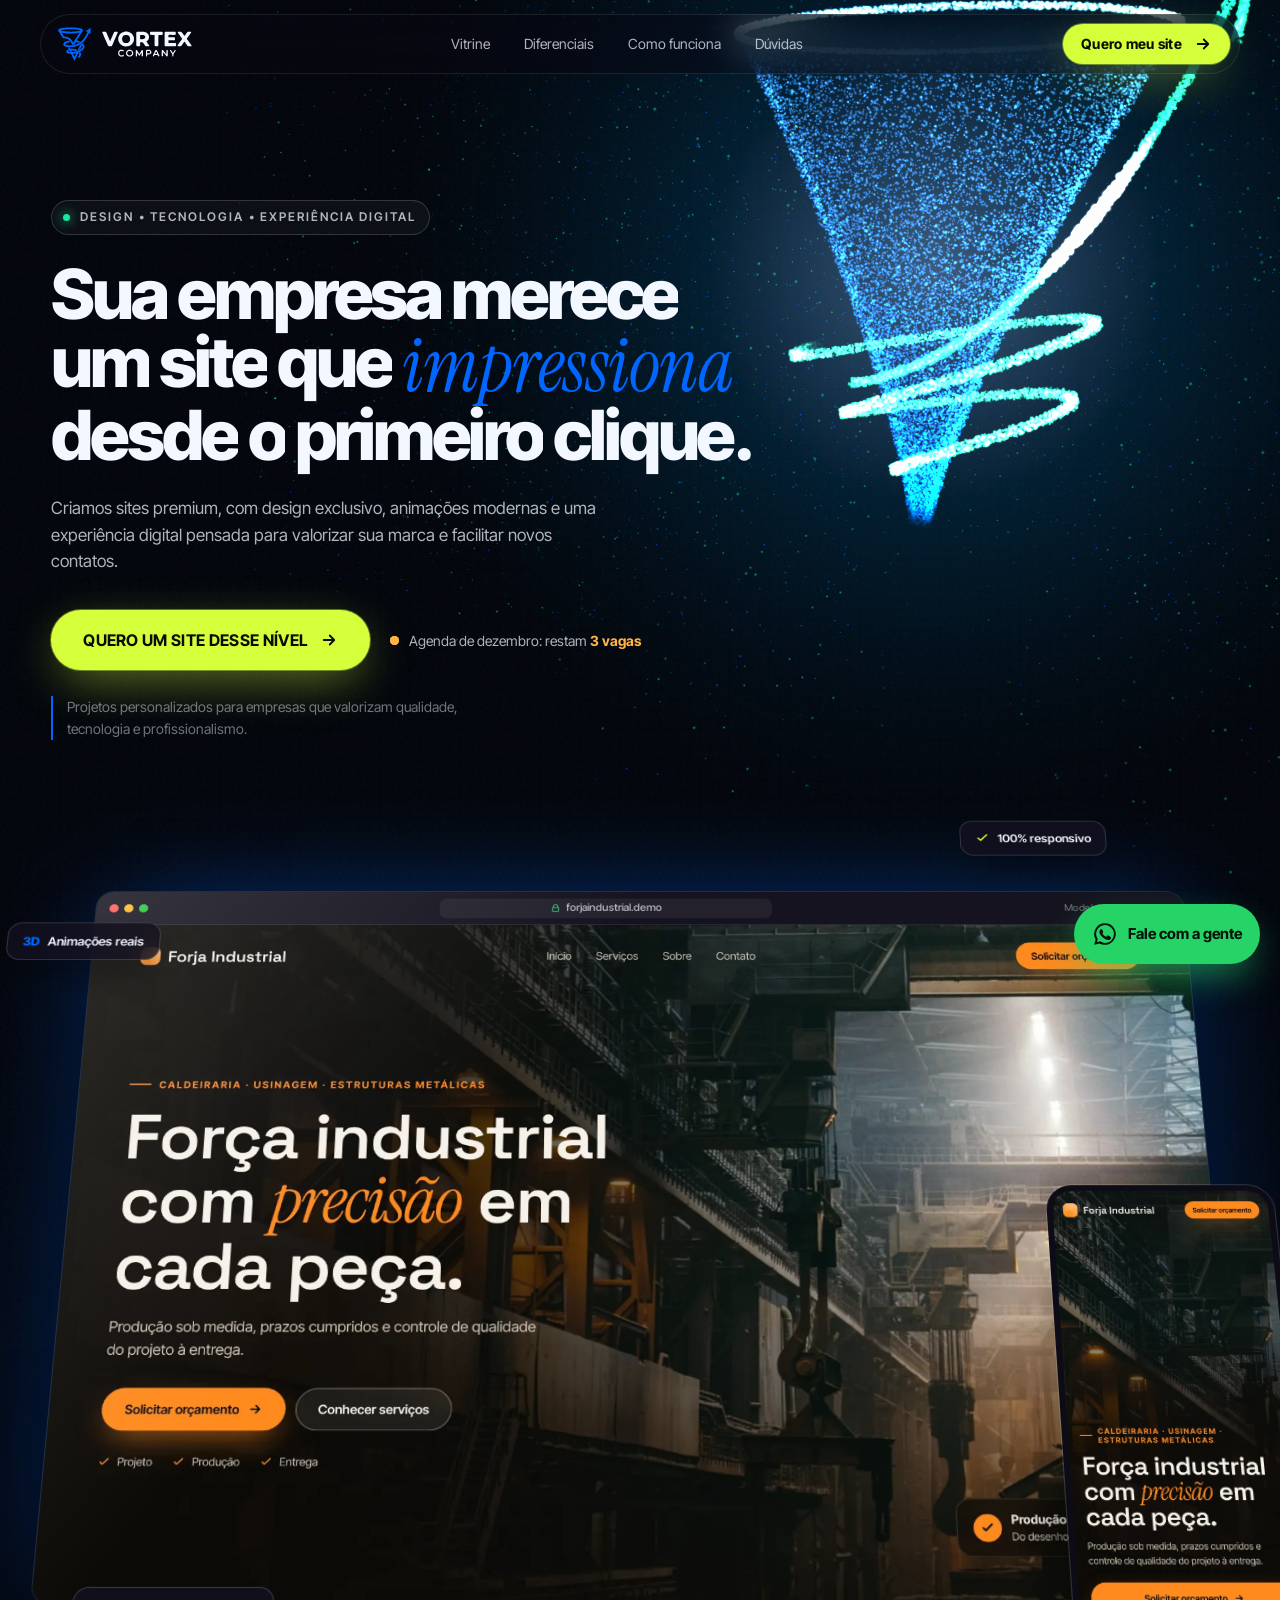
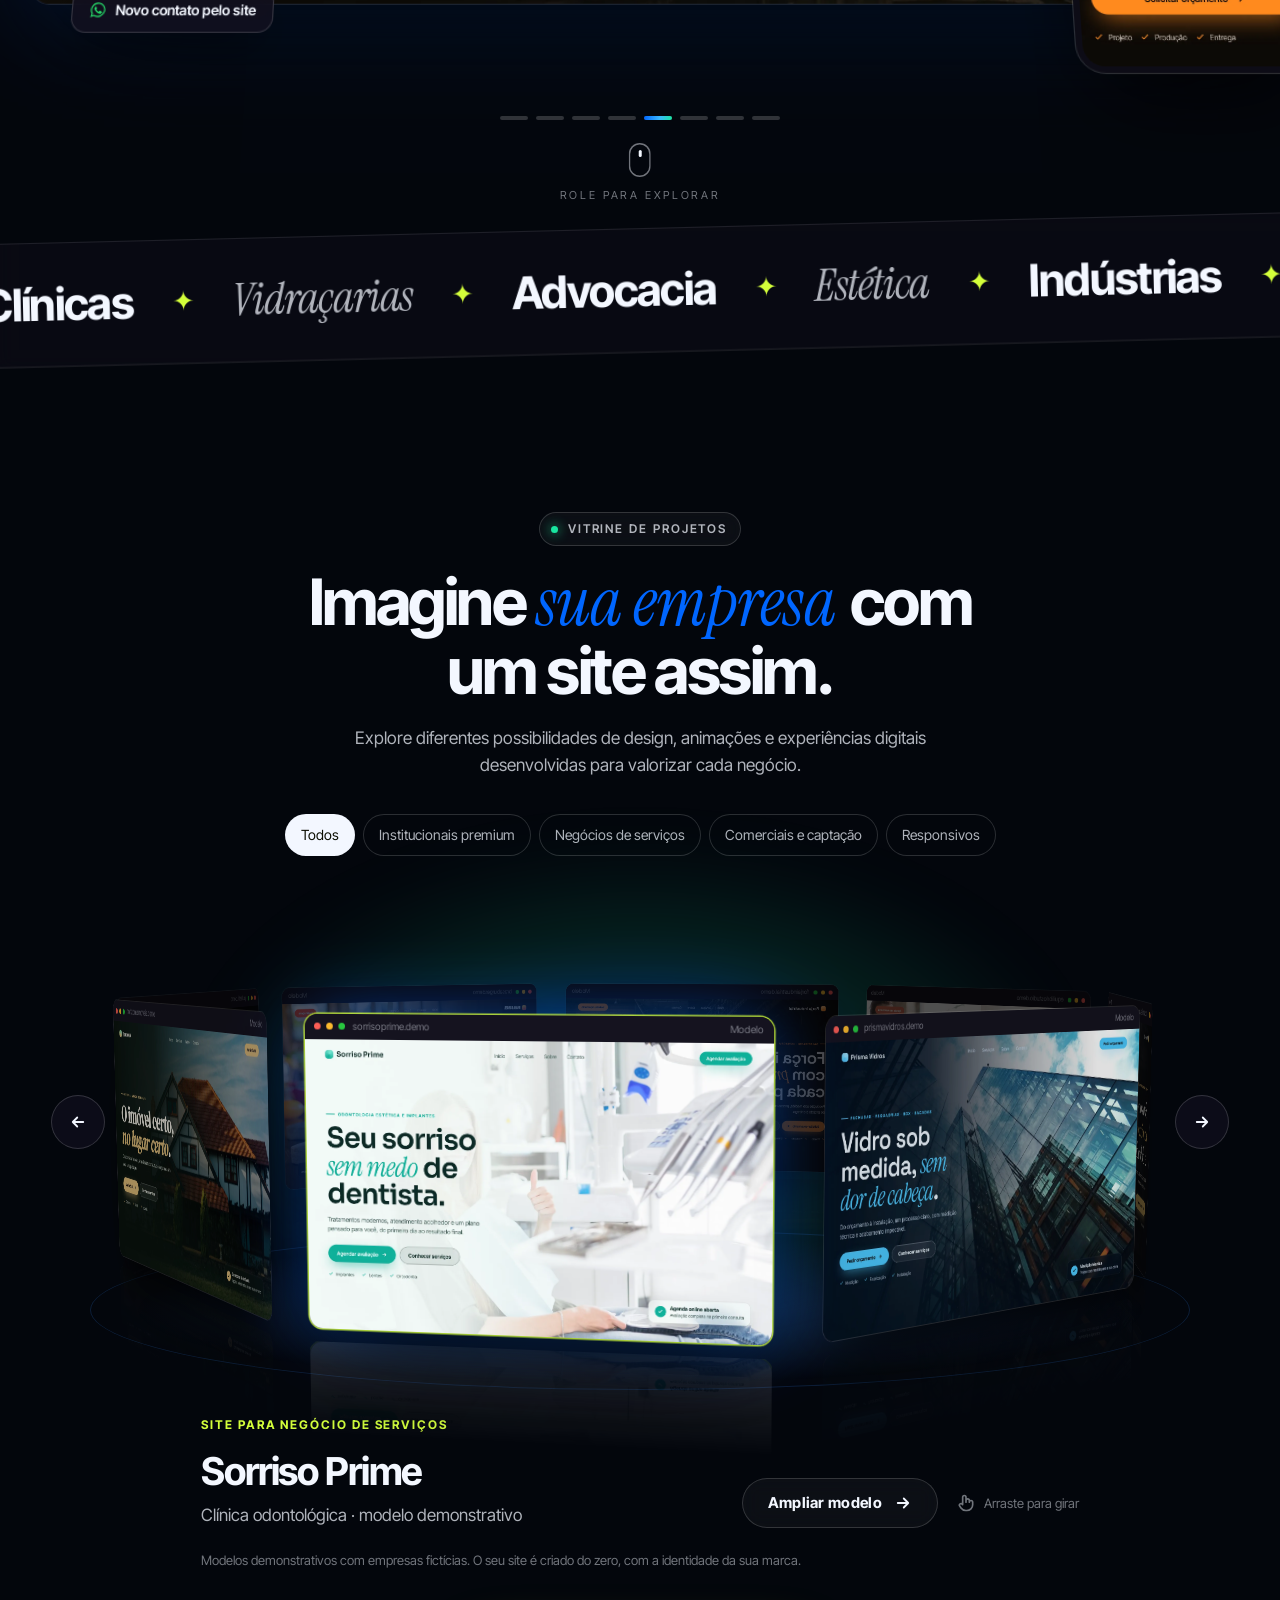
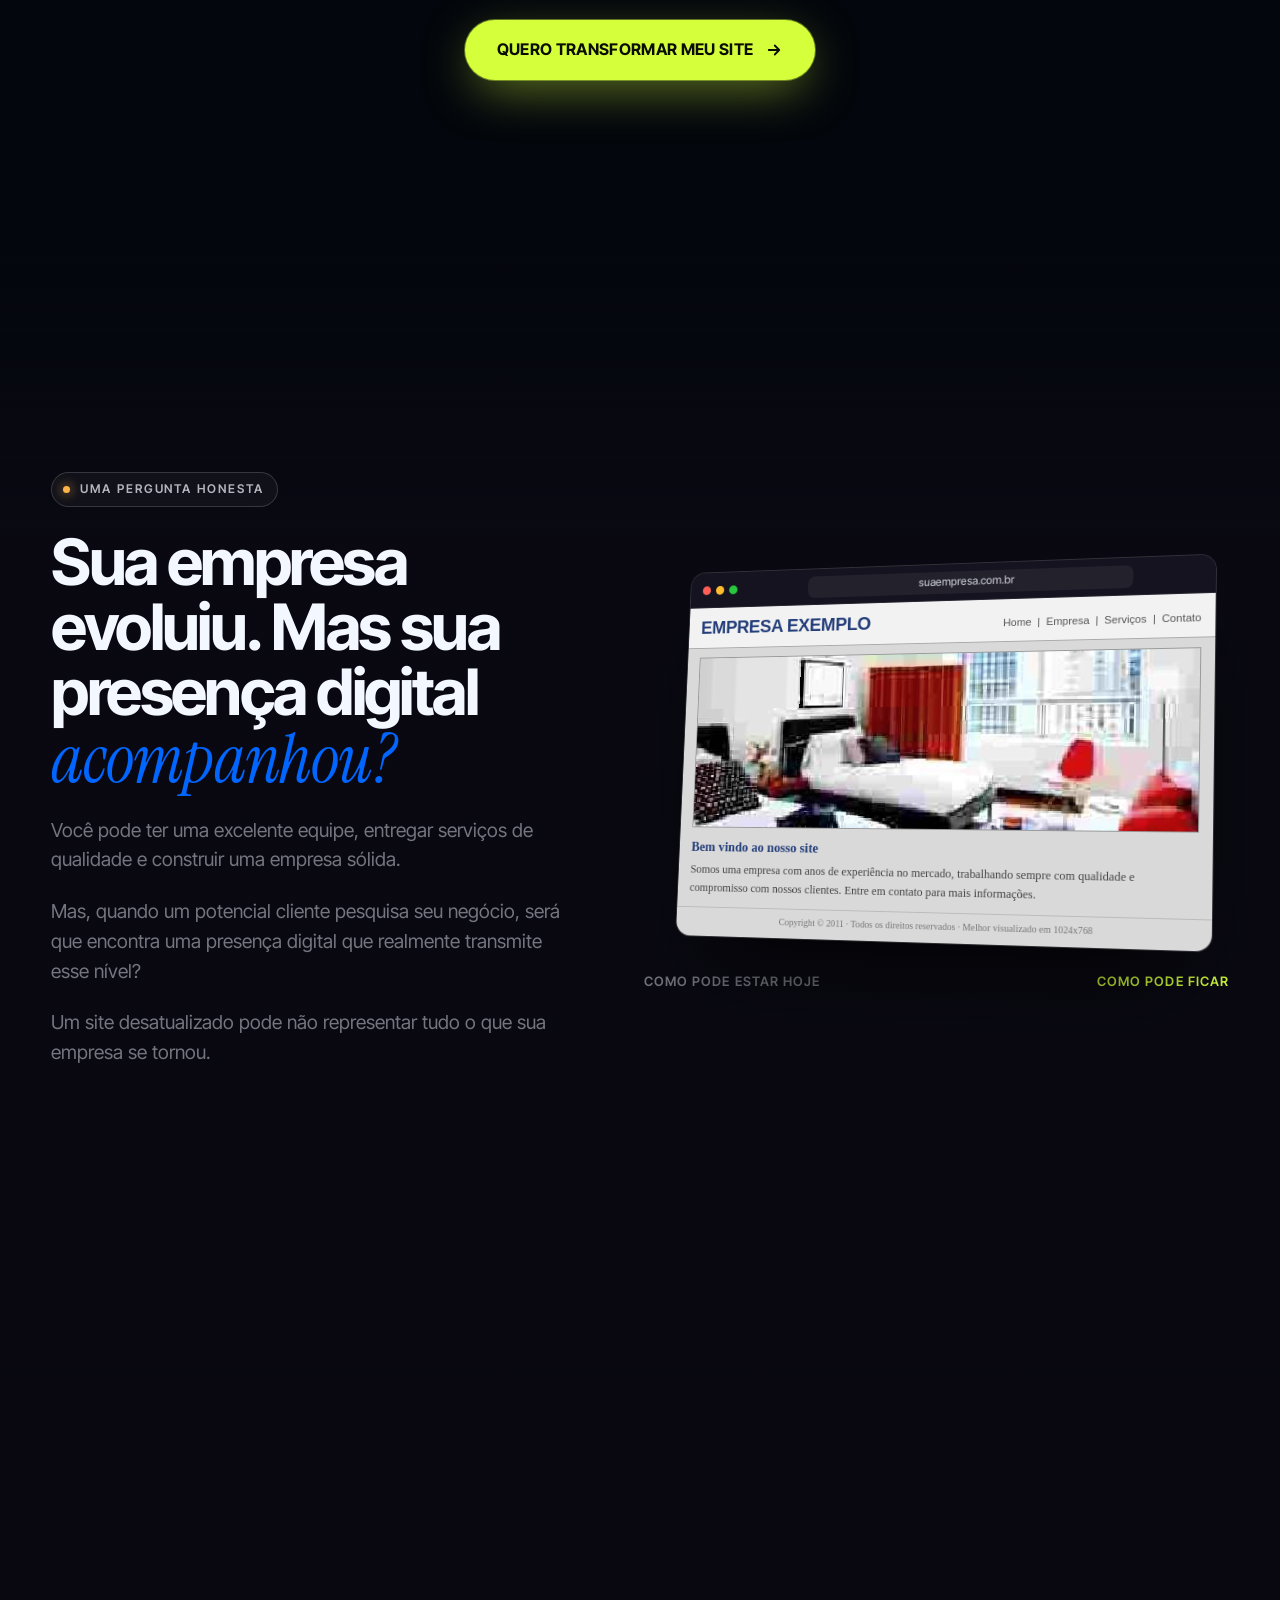
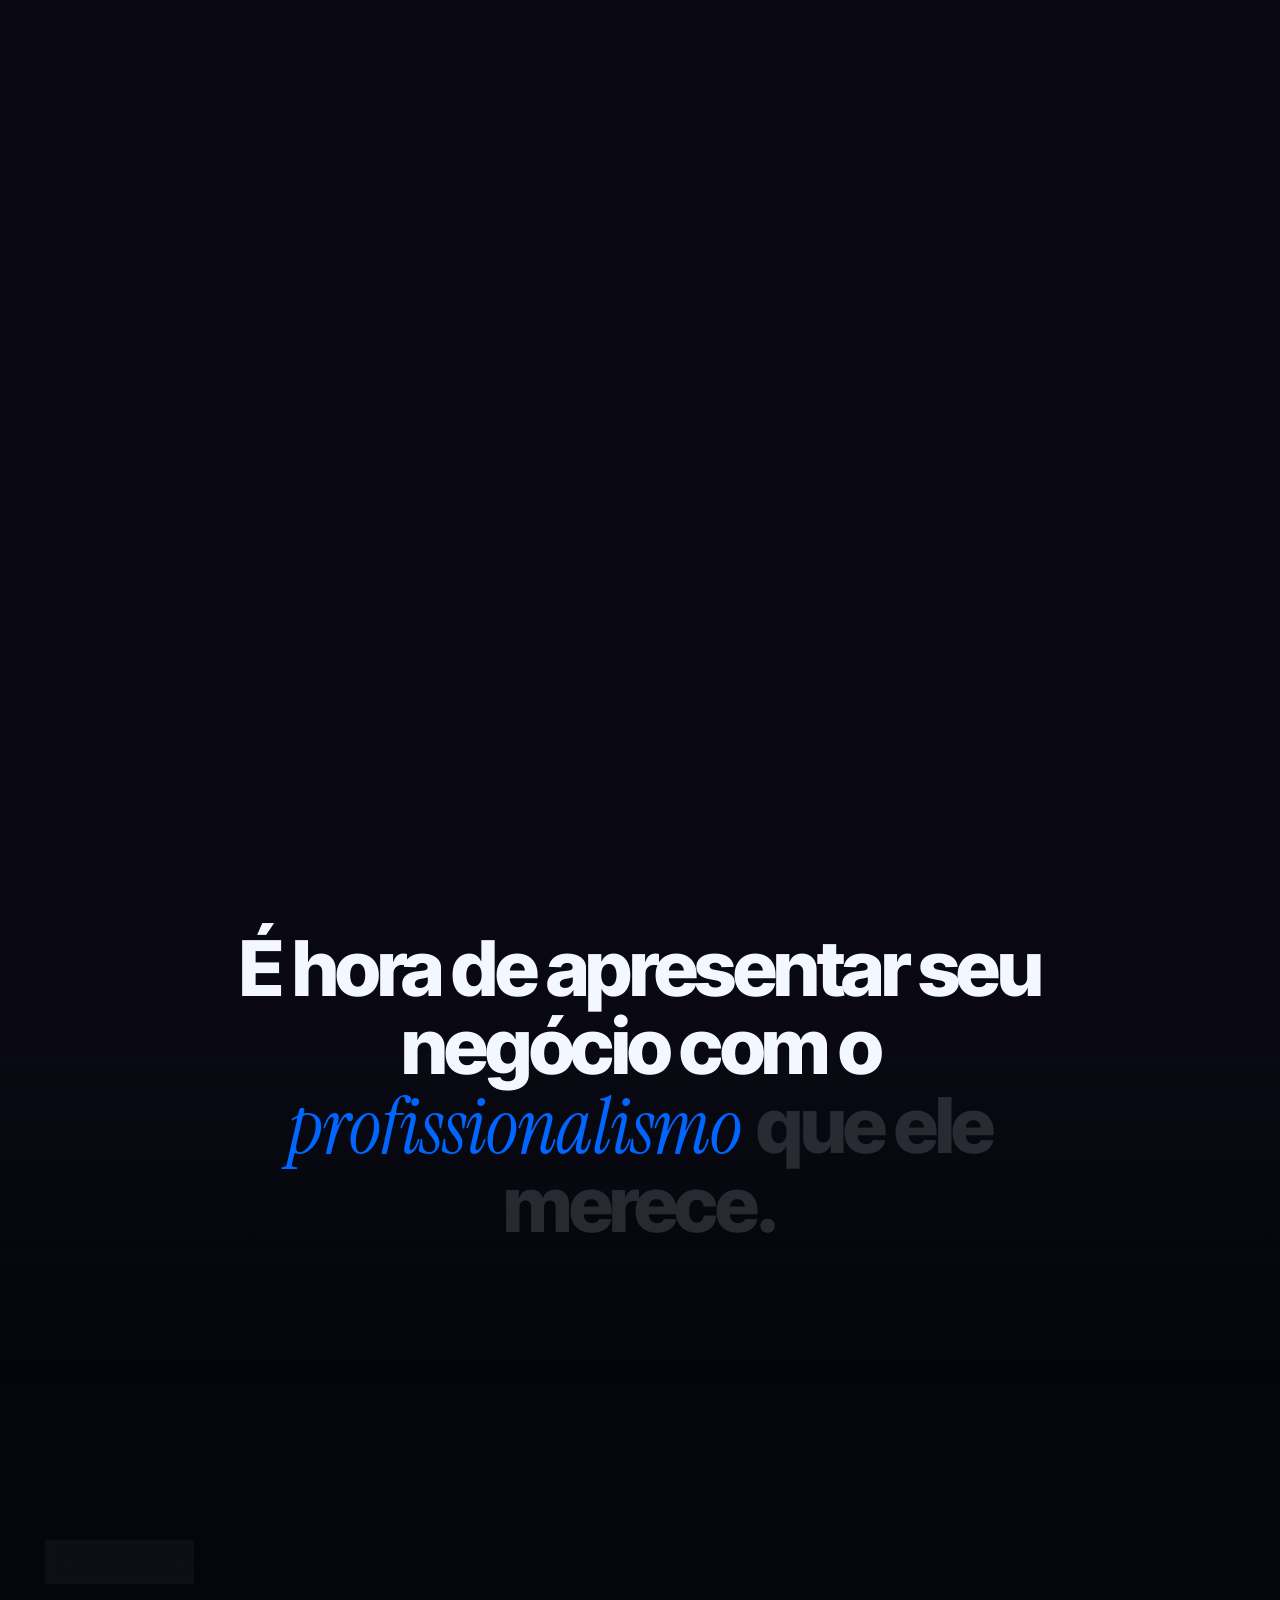
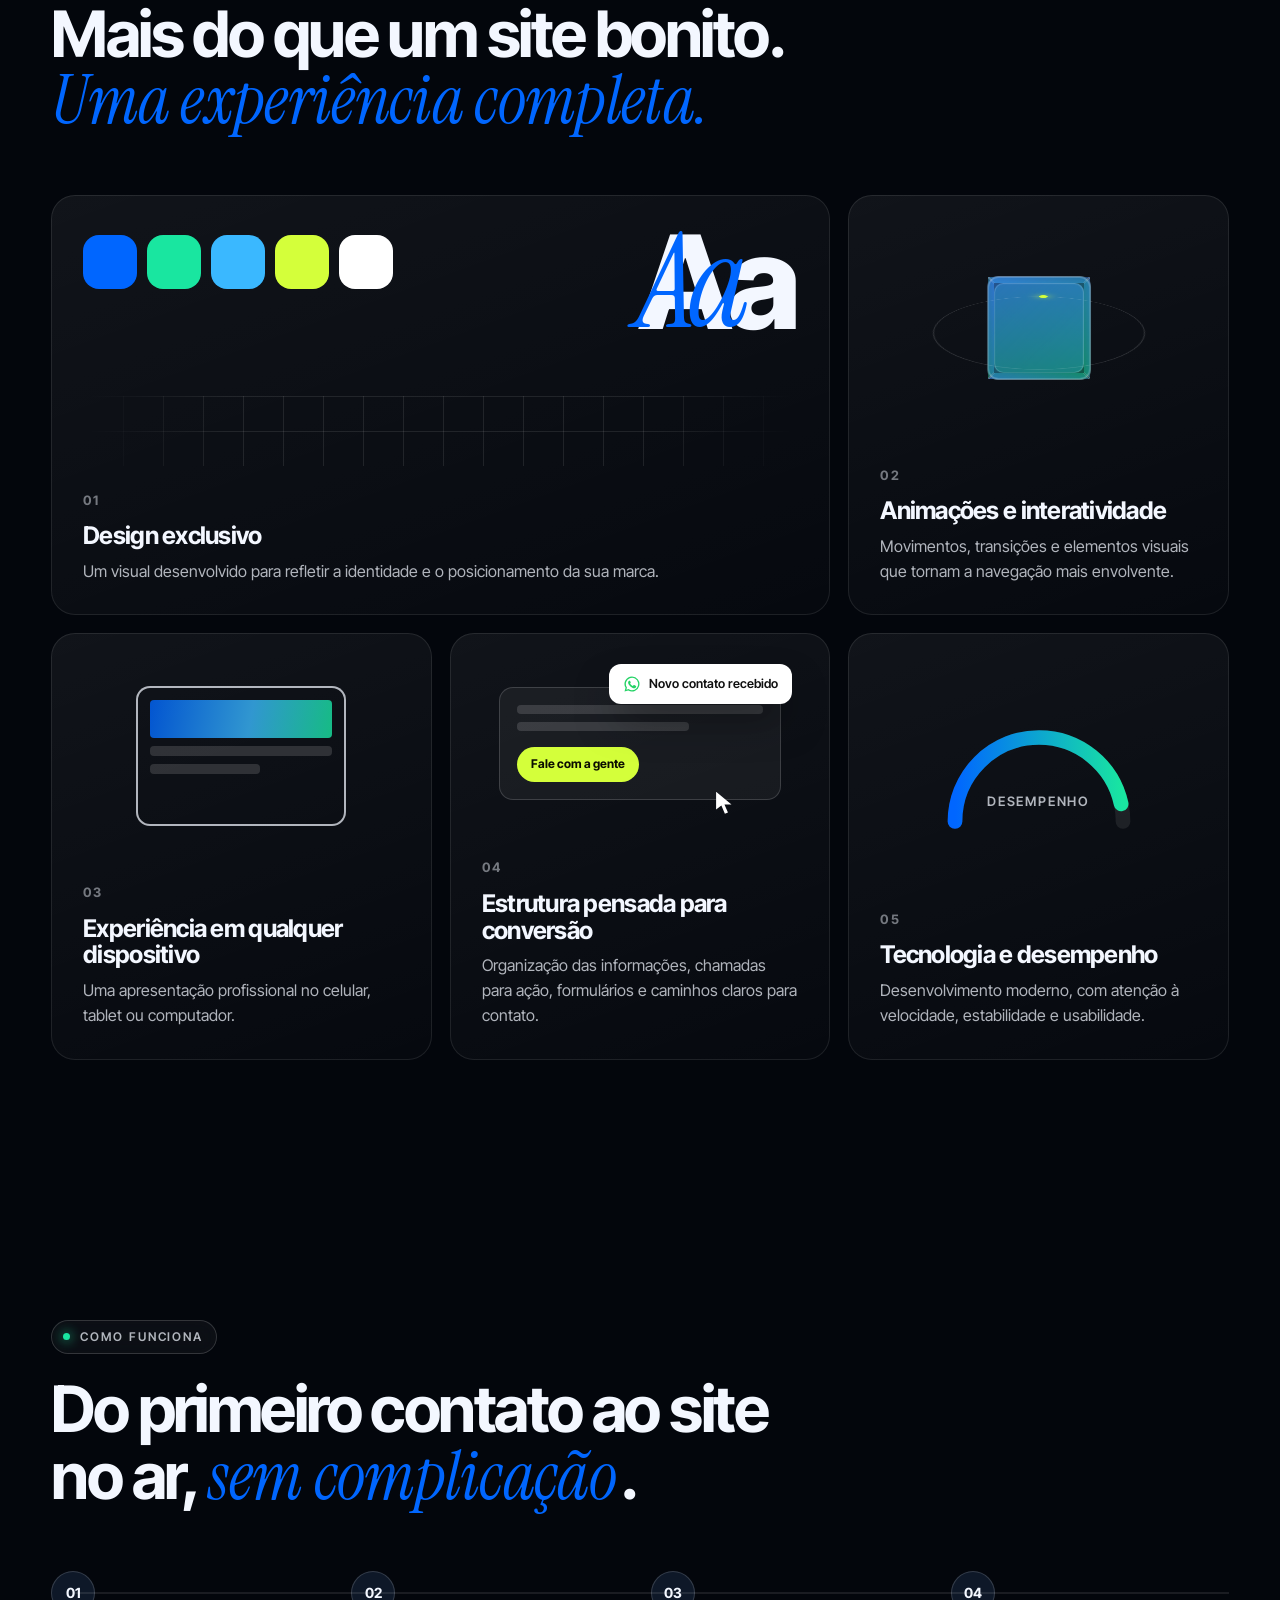
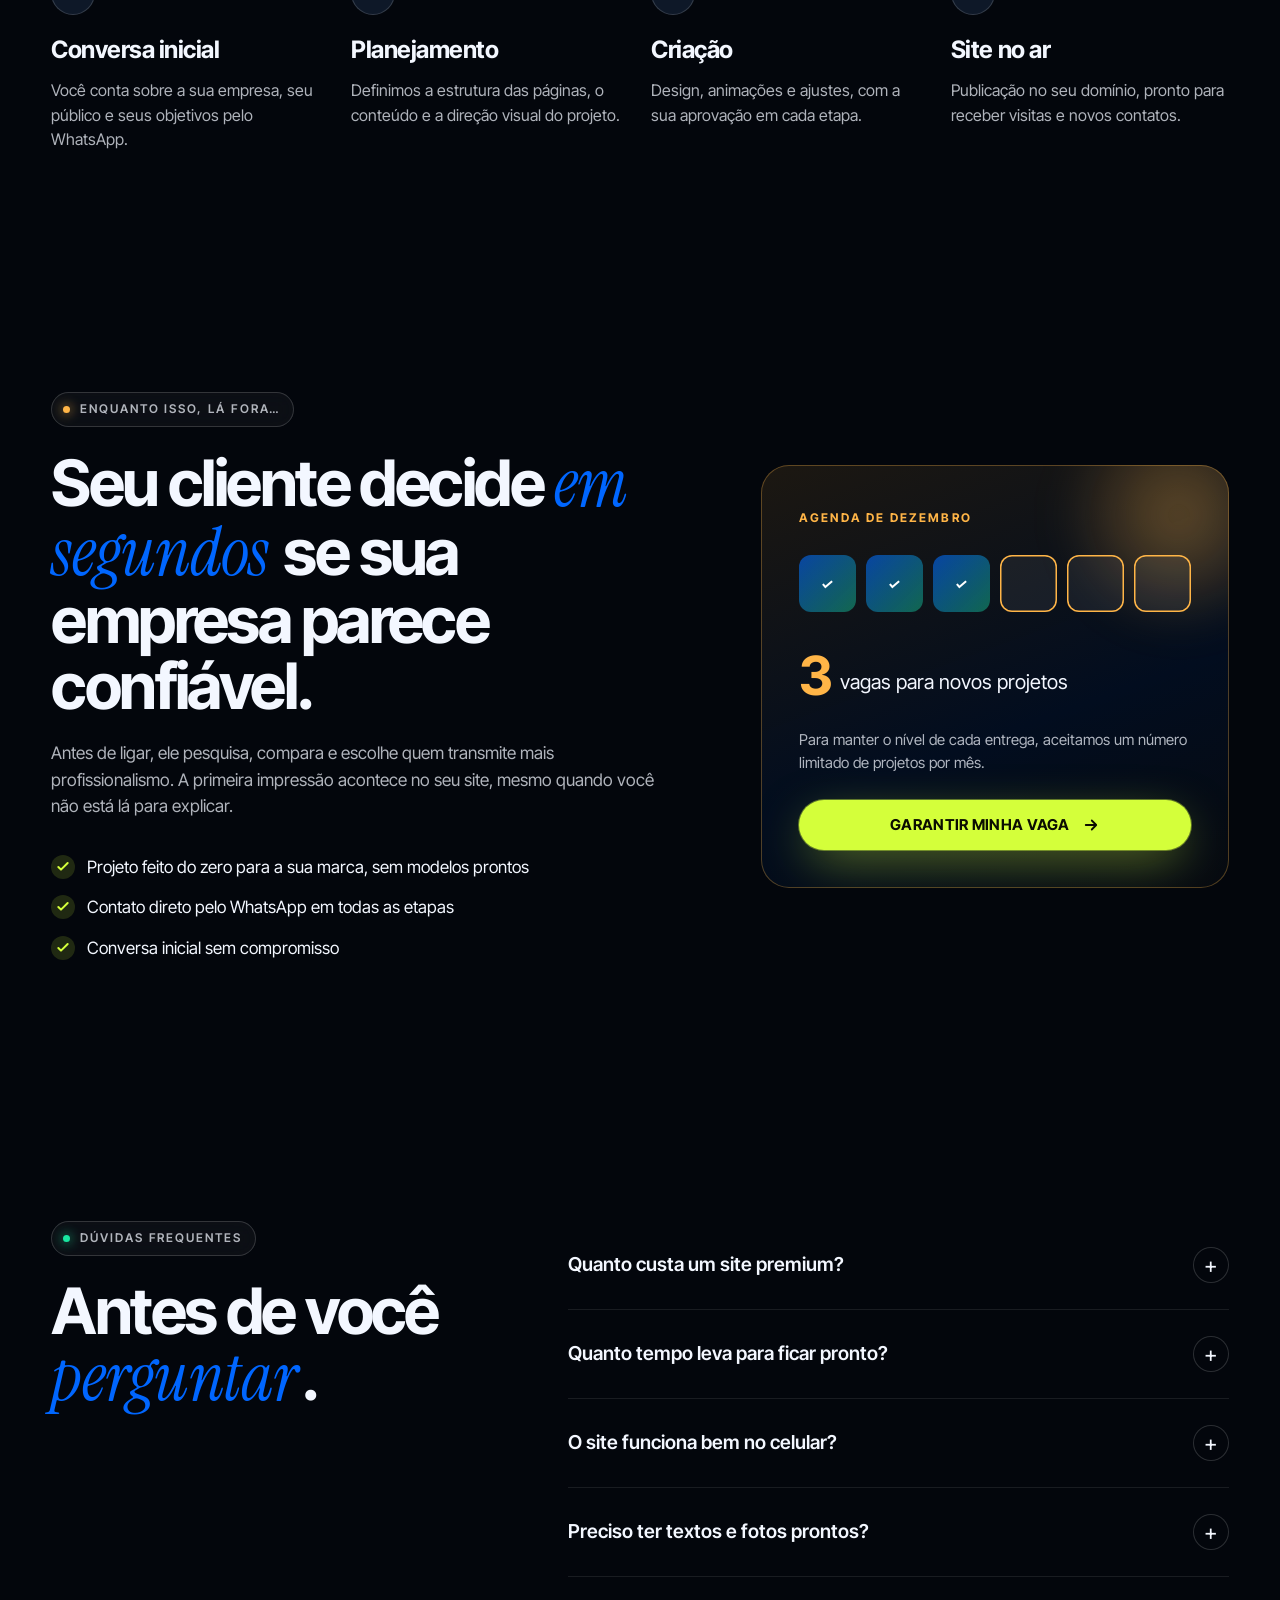
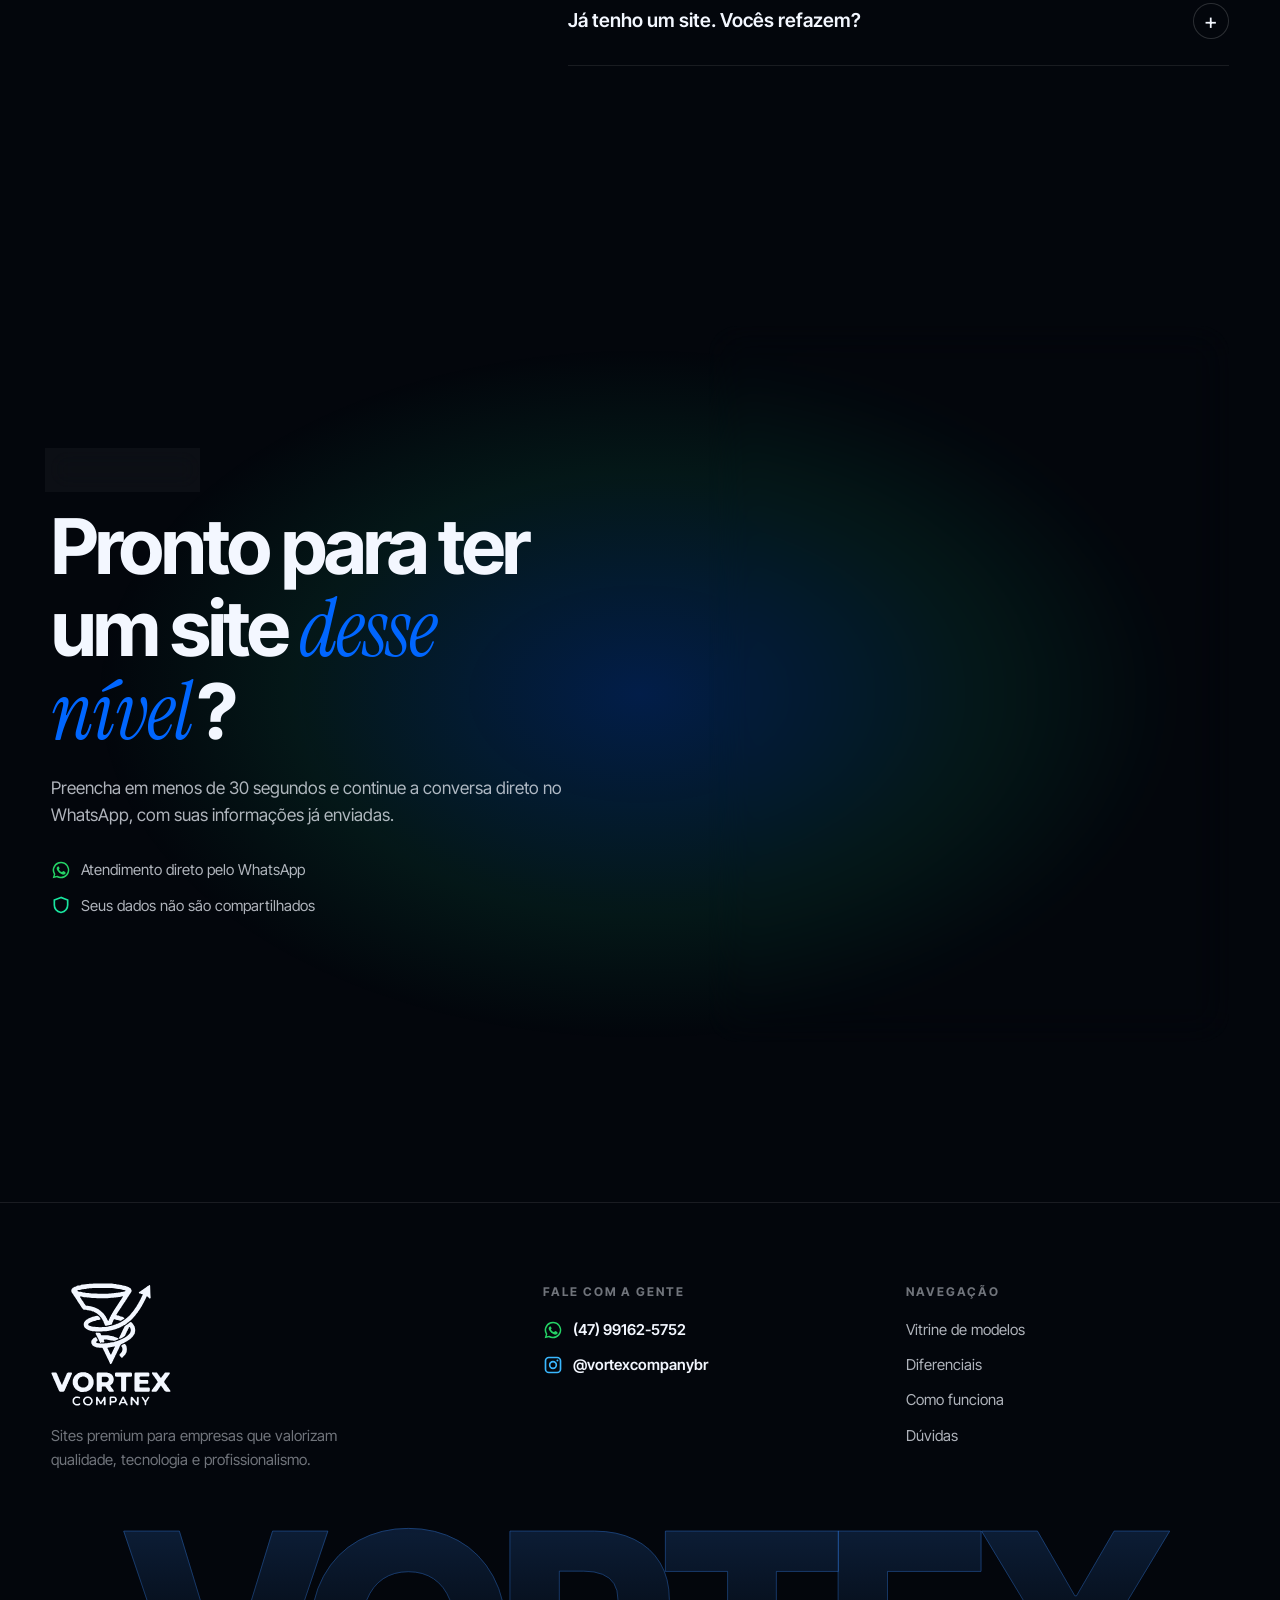
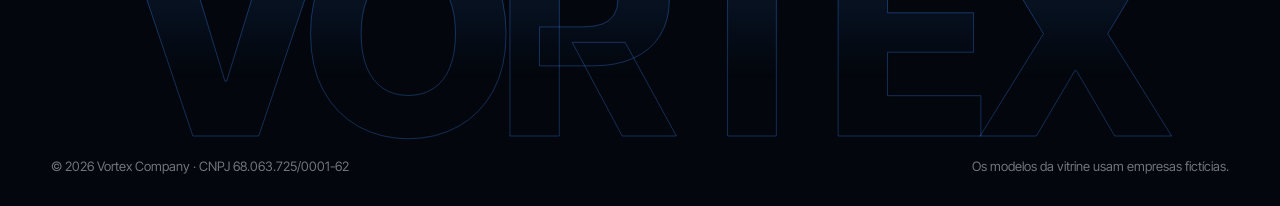
==== commit ec2d4974: "Remove tela de carregamento e instala o Pixel da Meta Co-Authored-By: Claude Opus 5.5 <noreply@anthr" ====
--- a/public/index.html
+++ b/public/index.html
@@ -17,7 +17,7 @@
   <link rel="preconnect" href="https://fonts.googleapis.com">
   <link rel="preconnect" href="https://fonts.gstatic.com" crossorigin>
   <link href="https://fonts.googleapis.com/css2?family=Inter+Tight:wght@400;500;600;700;800&family=Instrument+Serif:ital@0;1&display=swap" rel="stylesheet">
-  <link rel="stylesheet" href="assets/css/style.css?v=20261029b">
+  <link rel="stylesheet" href="assets/css/style.css?v=20261029c">
   <script type="application/ld+json">
   {
     "@context": "https://schema.org",
@@ -28,14 +28,25 @@
     "areaServed": "BR"
   }
   </script>
+  <!-- Meta Pixel Code -->
+  <script>
+  !function(f,b,e,v,n,t,s)
+  {if(f.fbq)return;n=f.fbq=function(){n.callMethod?
+  n.callMethod.apply(n,arguments):n.queue.push(arguments)};
+  if(!f._fbq)f._fbq=n;n.push=n;n.loaded=!0;n.version='2.0';
+  n.queue=[];t=b.createElement(e);t.async=!0;
+  t.src=v;s=b.getElementsByTagName(e)[0];
+  s.parentNode.insertBefore(t,s)}(window, document,'script',
+  'https://connect.facebook.net/en_US/fbevents.js');
+  fbq('init', '1000201836168398');
+  fbq('track', 'PageView');
+  </script>
+  <noscript><img height="1" width="1" style="display:none"
+  src="https://www.facebook.com/tr?id=1000201836168398&ev=PageView&noscript=1"
+  /></noscript>
+  <!-- End Meta Pixel Code -->
 </head>
-<body class="is-loading">
-
-  <!-- Loader -->
-  <div class="loader" aria-hidden="true">
-    <div class="loader__mark"><span class="logo-mark"></span></div>
-    <span class="loader__n">0</span>
-  </div>
+<body>
 
   <svg width="0" height="0" style="position:absolute" aria-hidden="true">
     <defs>
@@ -405,10 +416,10 @@
   <script src="assets/vendor/gsap.min.js"></script>
   <script src="assets/vendor/ScrollTrigger.min.js"></script>
   <script src="assets/vendor/lenis.min.js"></script>
-  <script src="assets/js/data.js?v=20261029b"></script>
-  <script src="assets/js/modelos.js?v=20261029b"></script>
+  <script src="assets/js/data.js?v=20261029c"></script>
+  <script src="assets/js/modelos.js?v=20261029c"></script>
   <script type="importmap">{ "imports": { "three": "./assets/vendor/three.module.min.js" } }</script>
-  <script type="module" src="assets/js/vortex3d.js?v=20261029b"></script>
-  <script src="assets/js/main.js?v=20261029b"></script>
+  <script type="module" src="assets/js/vortex3d.js?v=20261029c"></script>
+  <script src="assets/js/main.js?v=20261029c"></script>
 </body>
 </html>
--- a/public/assets/css/style.css
+++ b/public/assets/css/style.css
@@ -34,7 +34,6 @@
 html.lenis, html.lenis body { height: auto; }
 .lenis.lenis-smooth { scroll-behavior: auto !important; }
 body { margin: 0; background: var(--bg); color: var(--fg); font-family: var(--sans); font-size: 17px; line-height: 1.55; -webkit-font-smoothing: antialiased; overflow-x: hidden; }
-body.is-loading { overflow: hidden; }
 img, svg, iframe { display: block; max-width: 100%; }
 a { color: inherit; text-decoration: none; }
 button { font: inherit; color: inherit; background: none; border: 0; cursor: pointer; padding: 0; }
@@ -50,15 +49,6 @@
 .grain { position: fixed; inset: -50%; z-index: 1; pointer-events: none; opacity: .06; background-image: url("data:image/svg+xml,%3Csvg xmlns='http://www.w3.org/2000/svg' width='160' height='160'%3E%3Cfilter id='n'%3E%3CfeTurbulence baseFrequency='.9' numOctaves='2'/%3E%3C/filter%3E%3Crect width='100%25' height='100%25' filter='url(%23n)'/%3E%3C/svg%3E"); animation: grain 1s steps(4) infinite; }
 @keyframes grain { 25% { transform: translate(-3%, 2%); } 50% { transform: translate(2%, -3%); } 75% { transform: translate(-2%, -1%); } }
 main, .footer { position: relative; z-index: 2; }
-
-/* ---------- Loader ---------- */
-.loader { position: fixed; inset: 0; z-index: 100; display: grid; place-items: center; align-content: center; gap: 18px; background: var(--bg); transition: opacity .7s var(--ease), visibility .7s; }
-.loader__mark { width: 80px; color: var(--blue); animation: pulse 1.2s ease-in-out infinite; filter: drop-shadow(0 0 30px rgba(0, 102, 255, .7)); }
-.loader__mark .logo-mark { width: 100%; }
-@keyframes pulse { 50% { transform: scale(.9); opacity: .7; } }
-.loader__n { font-size: 13px; letter-spacing: .3em; color: var(--fg-3); font-variant-numeric: tabular-nums; }
-.loader.is-done { opacity: 0; visibility: hidden; }
-@keyframes spin { to { transform: rotate(360deg); } }
 
 /* ---------- Botões ---------- */
 .btn { position: relative; display: inline-flex; align-items: center; justify-content: center; gap: 12px; padding: 16px 26px; border-radius: 999px; font-weight: 700; font-size: 15px; letter-spacing: .02em; line-height: 1.1; white-space: nowrap; transition: transform .4s var(--ease), box-shadow .4s var(--ease), background .3s; isolation: isolate; }
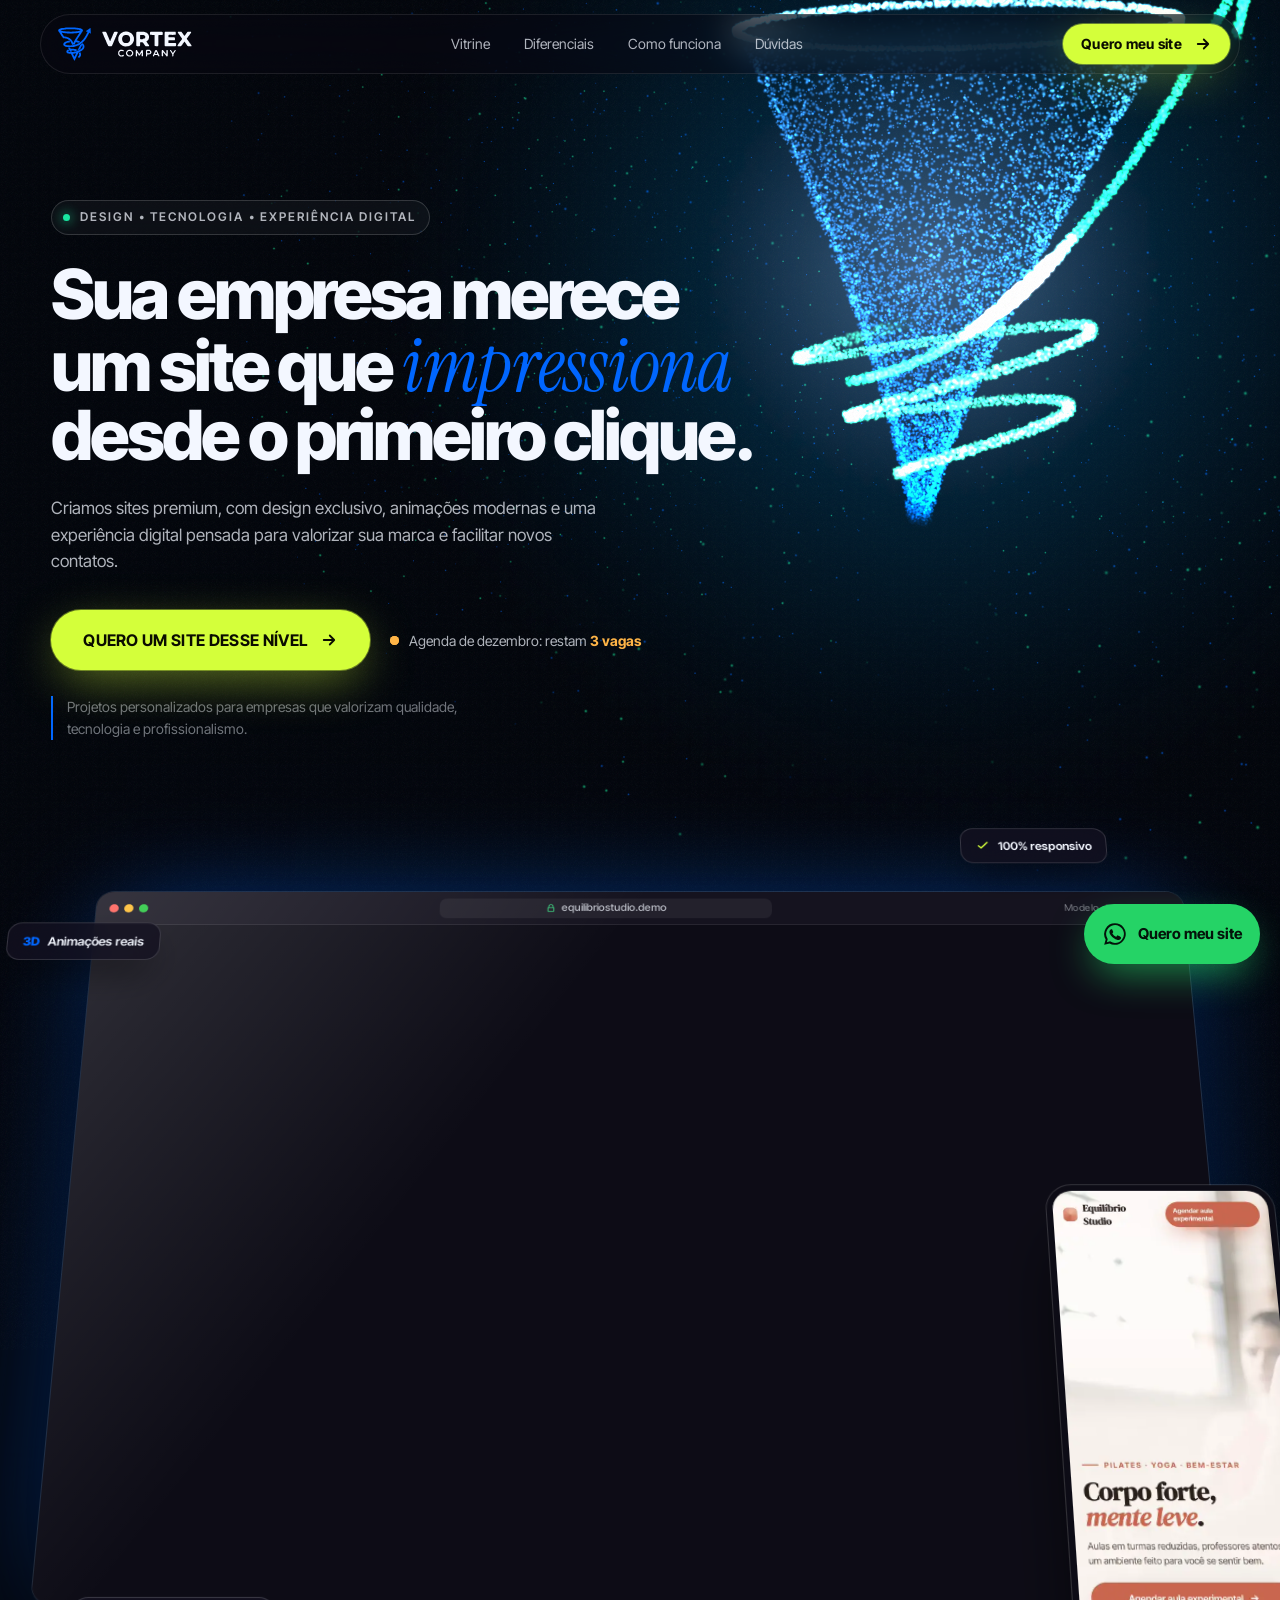
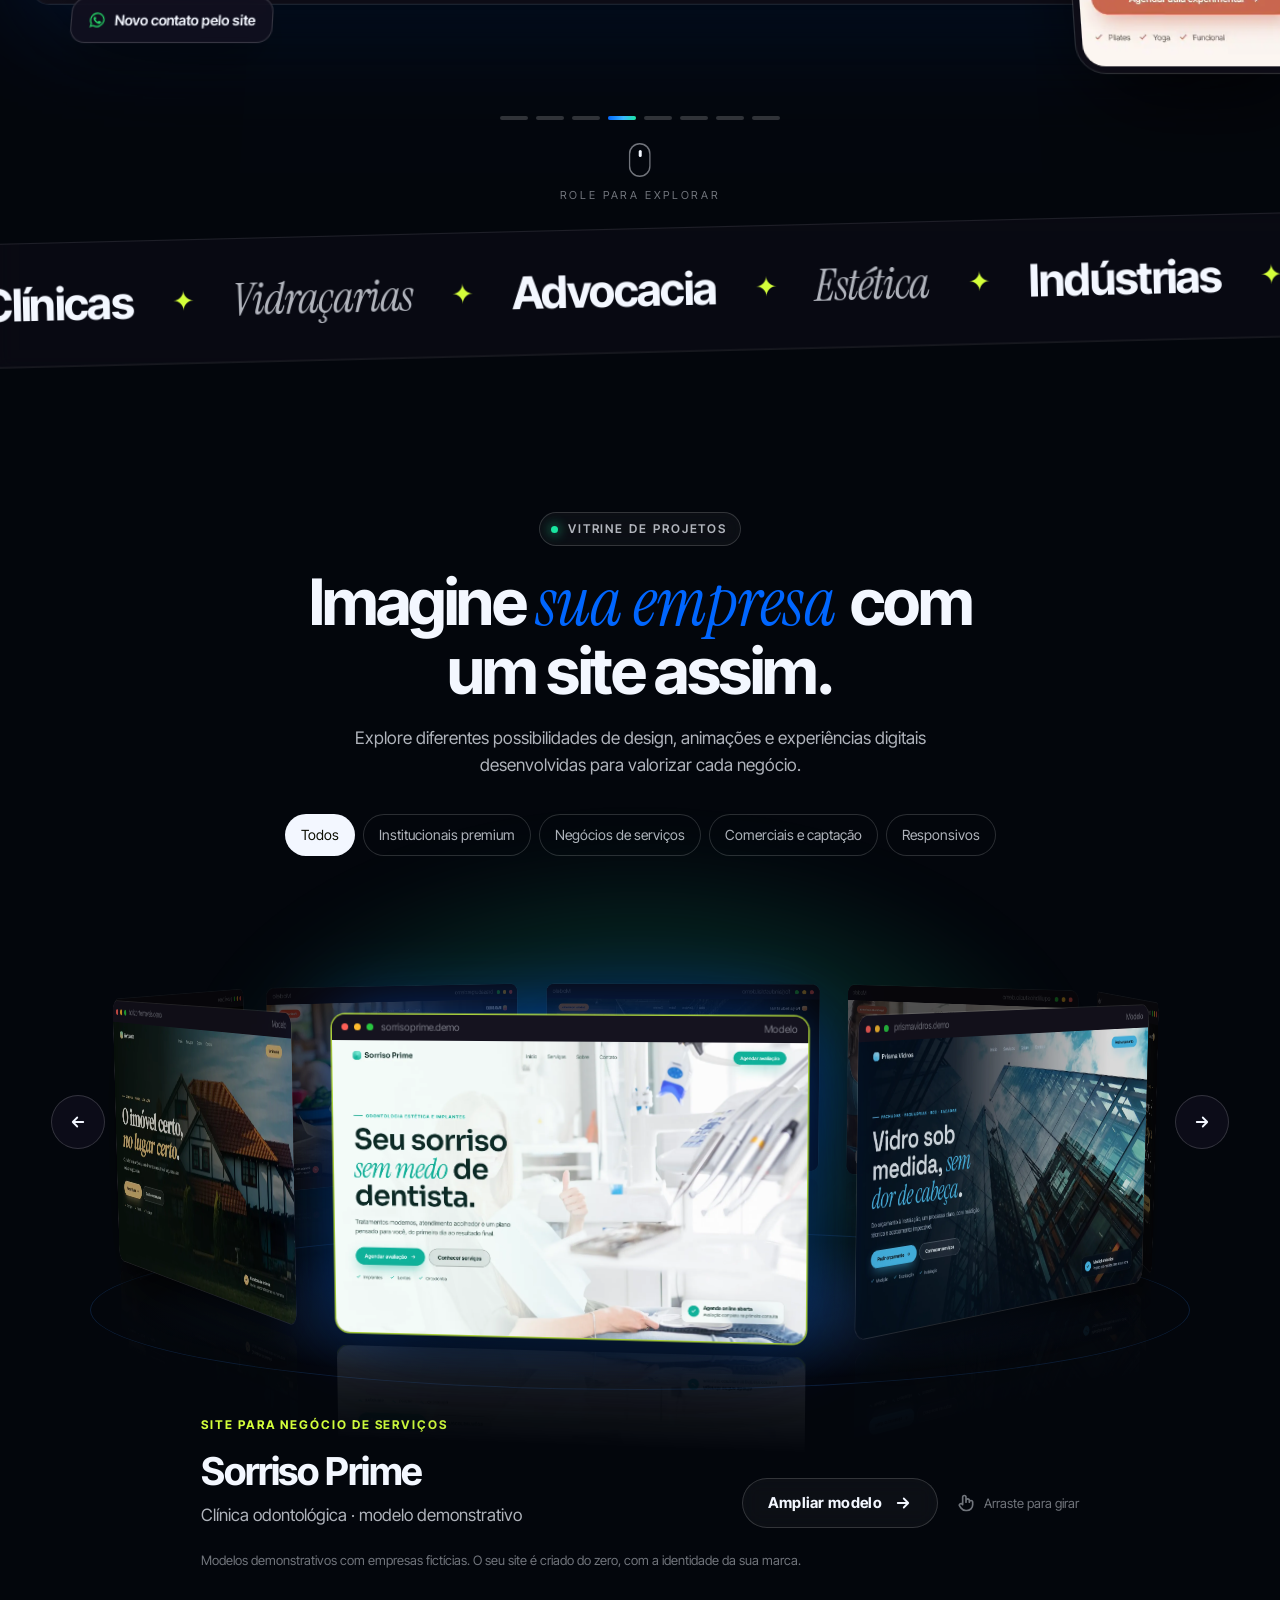
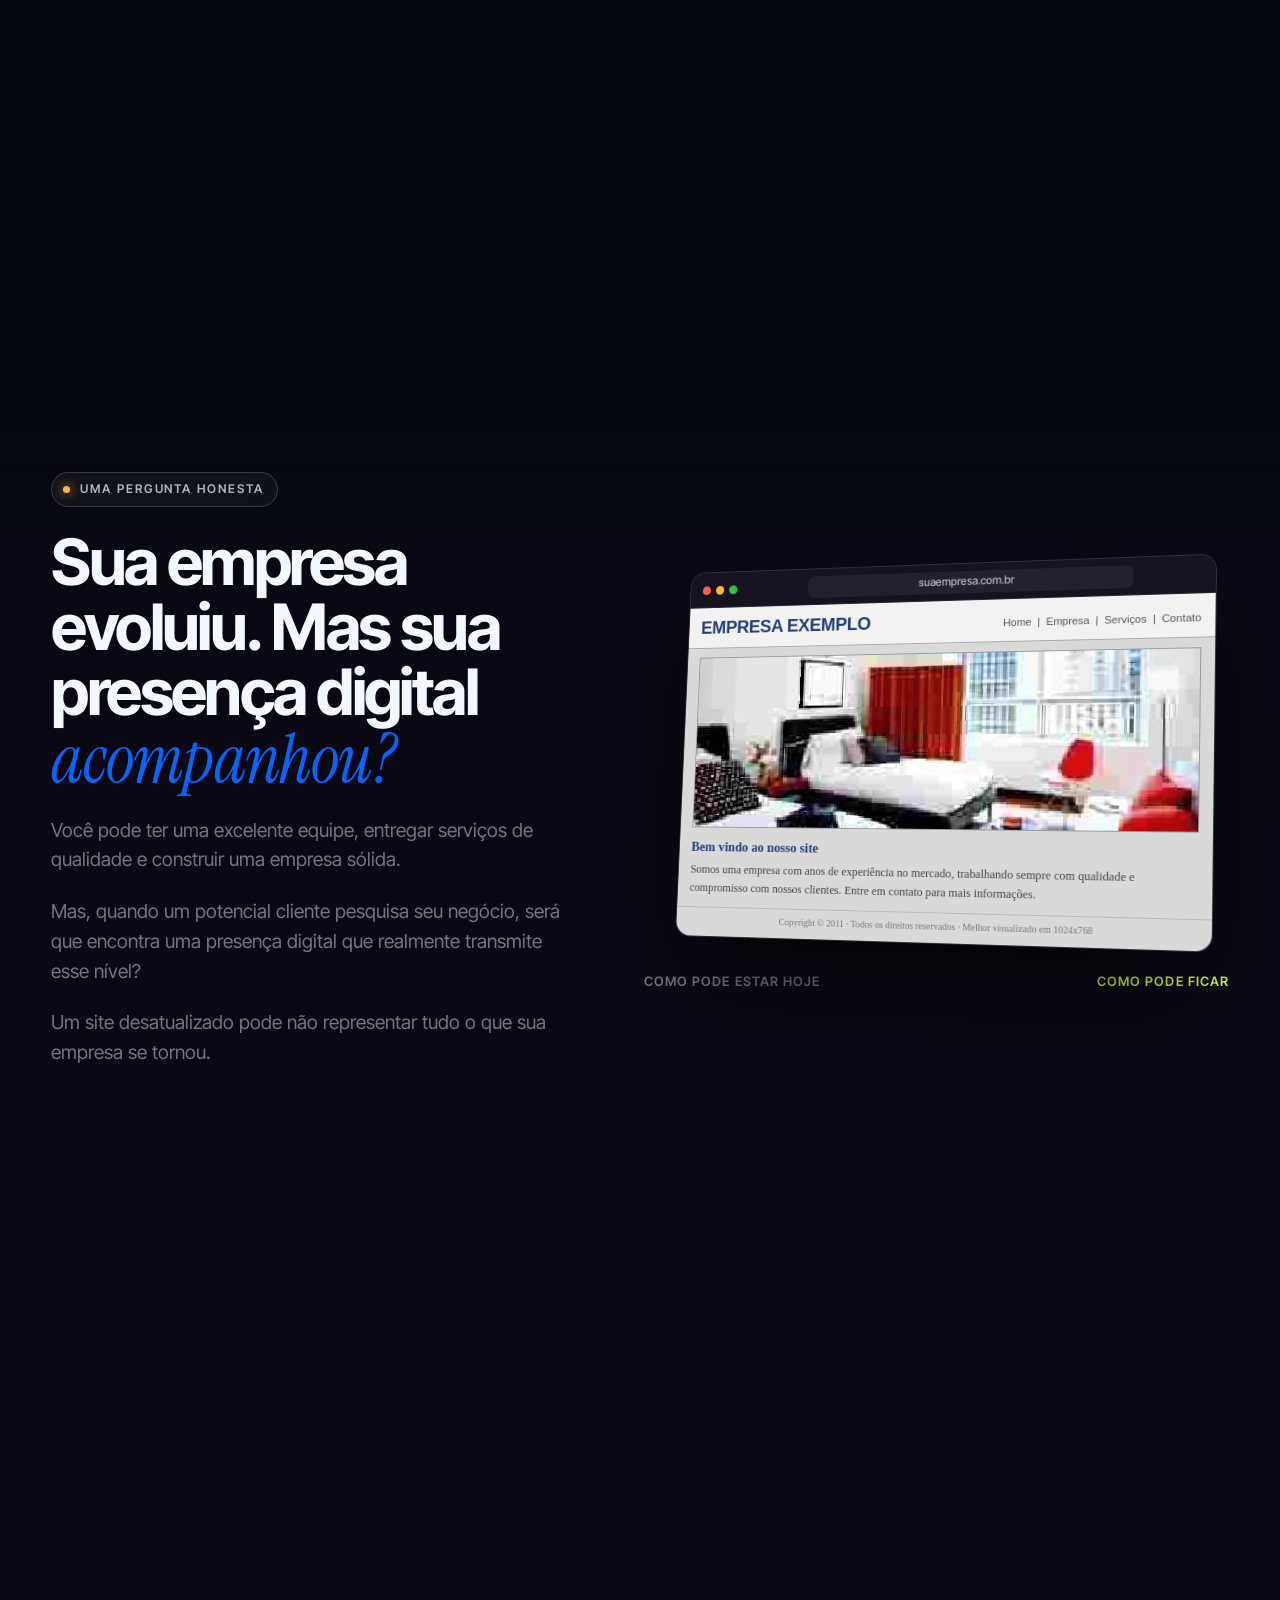
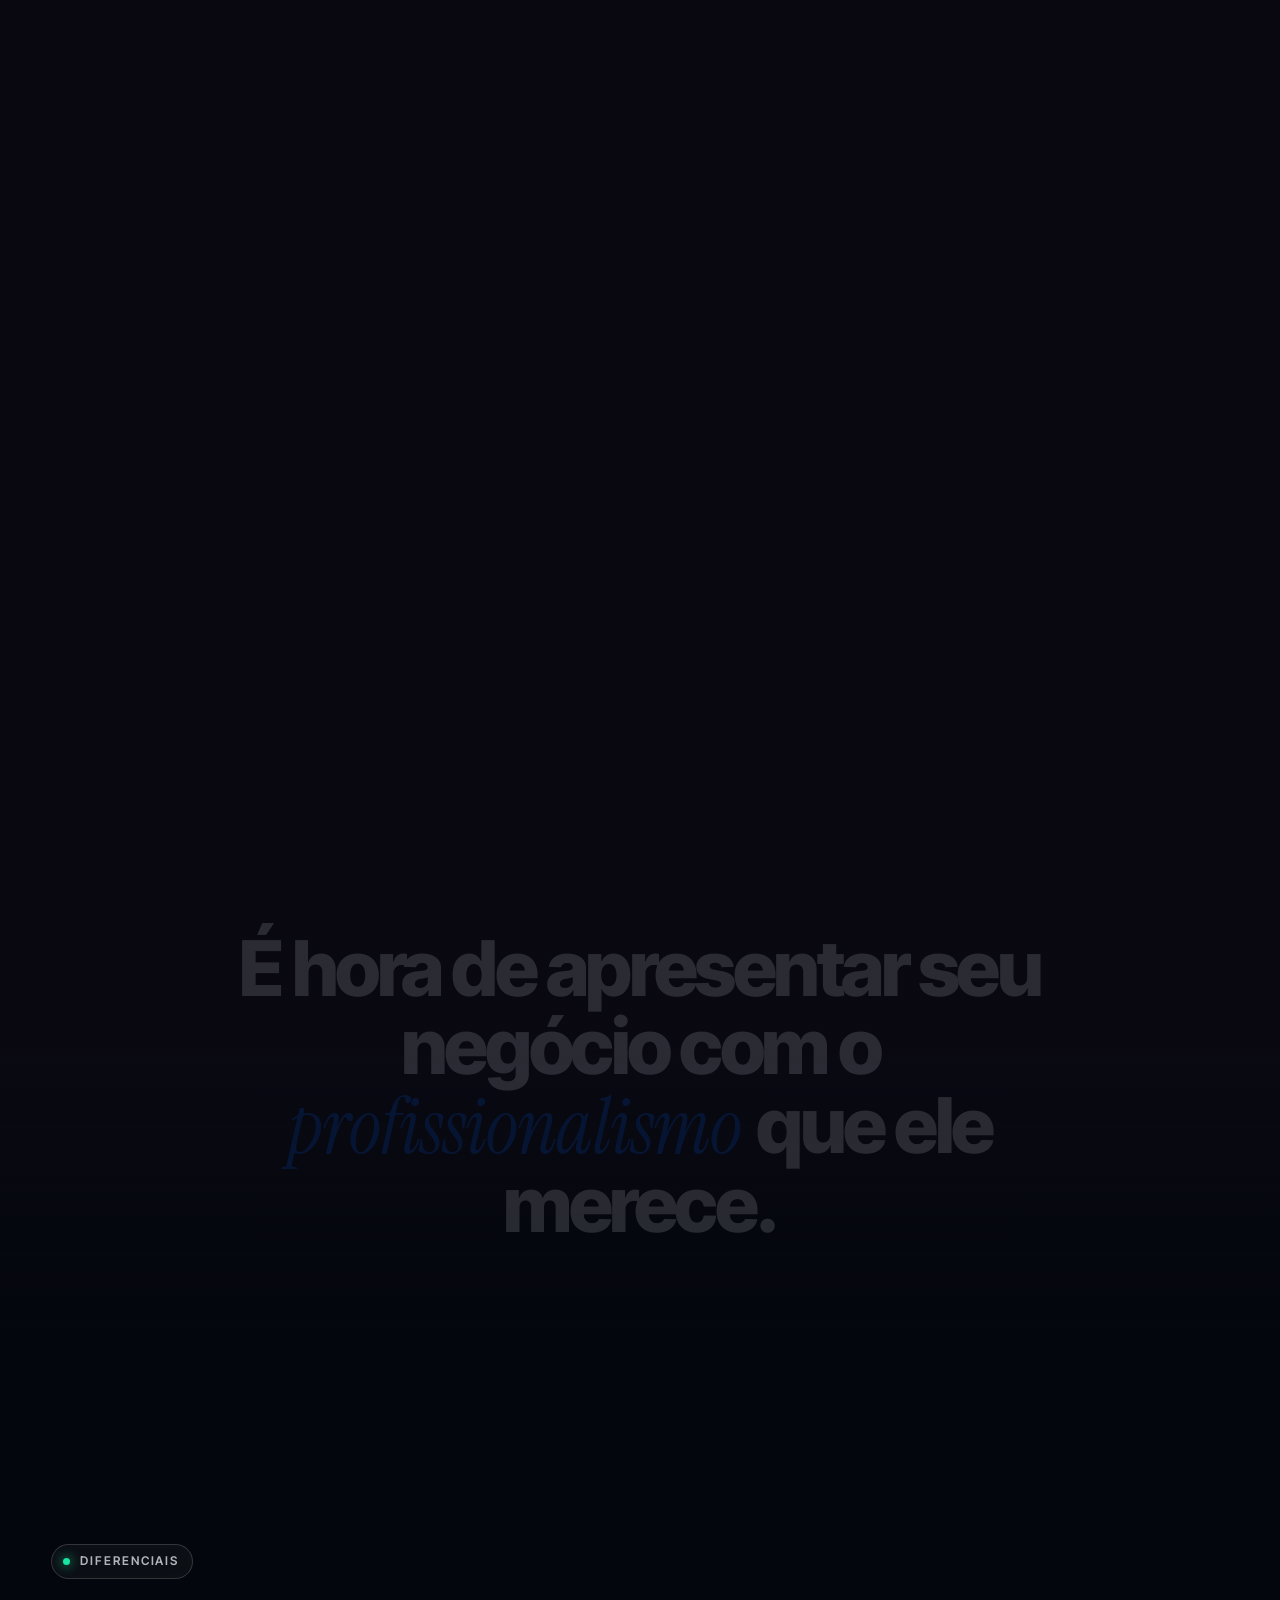
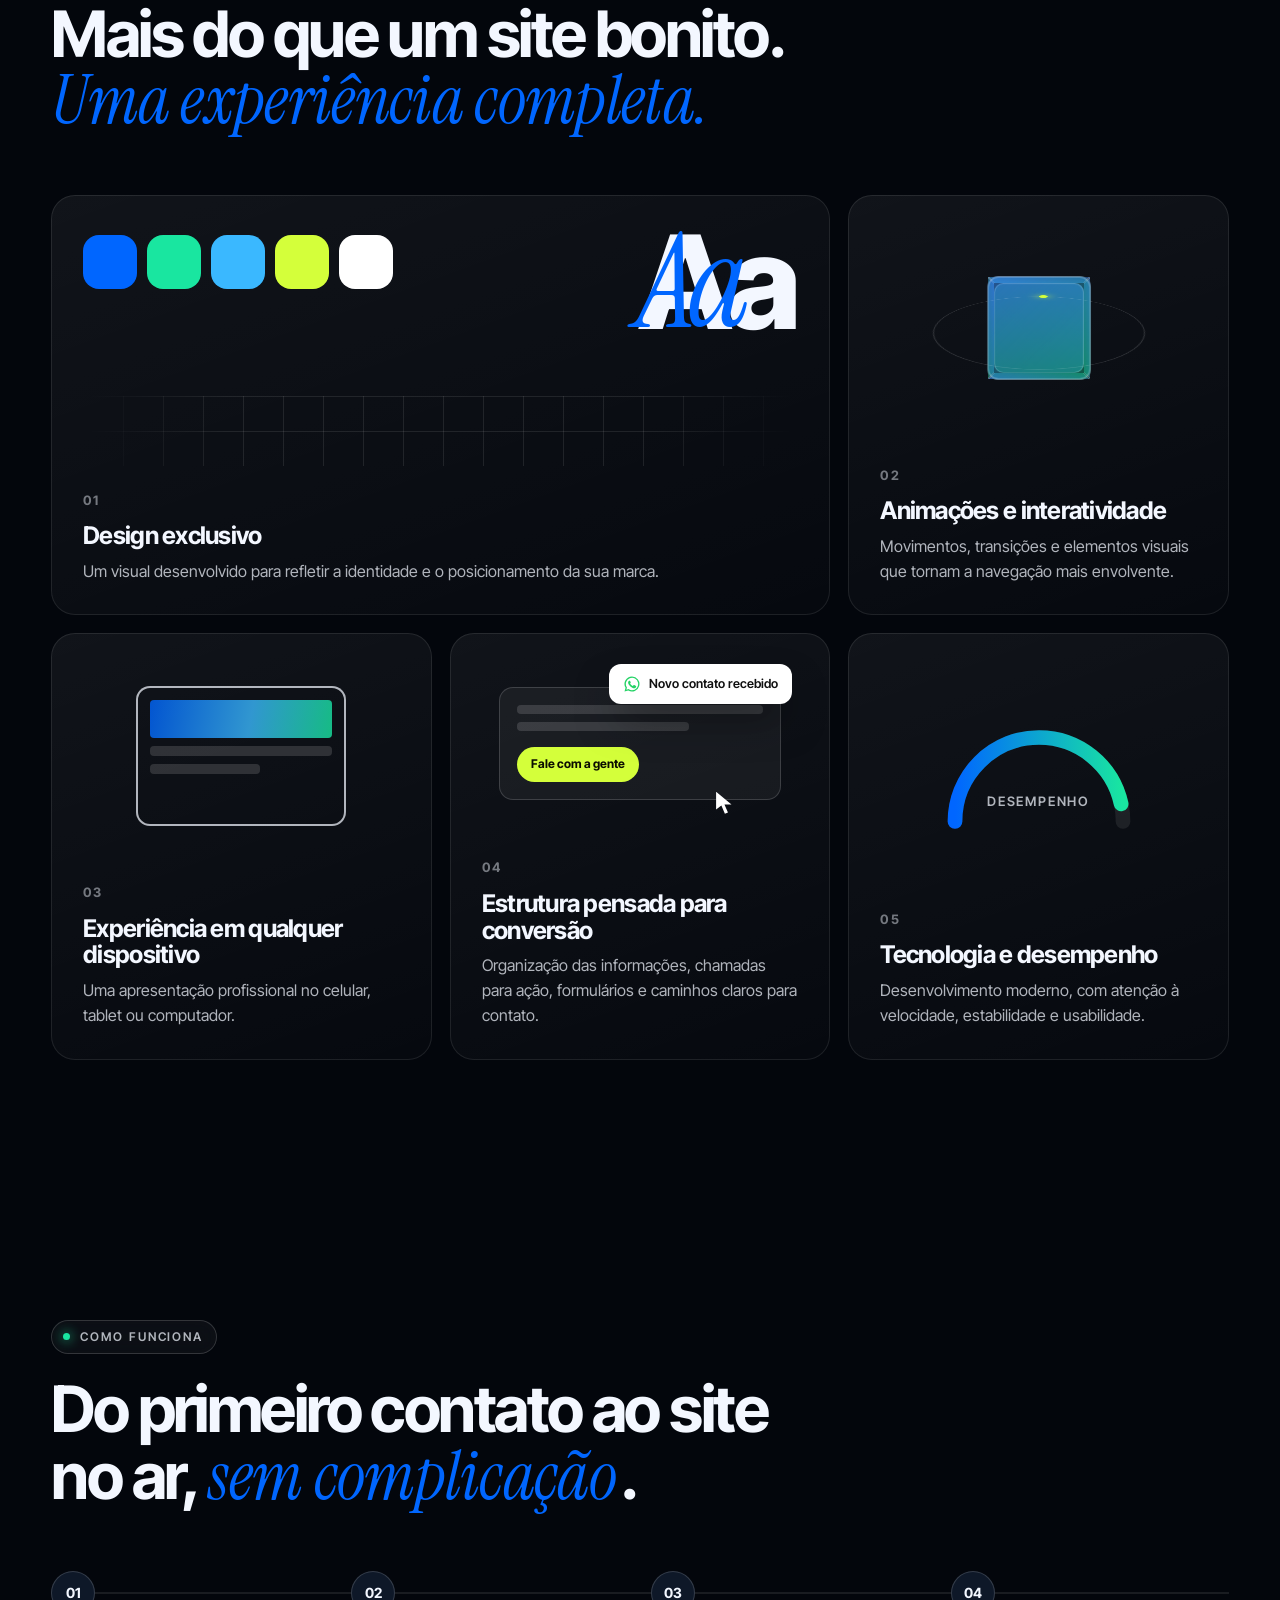
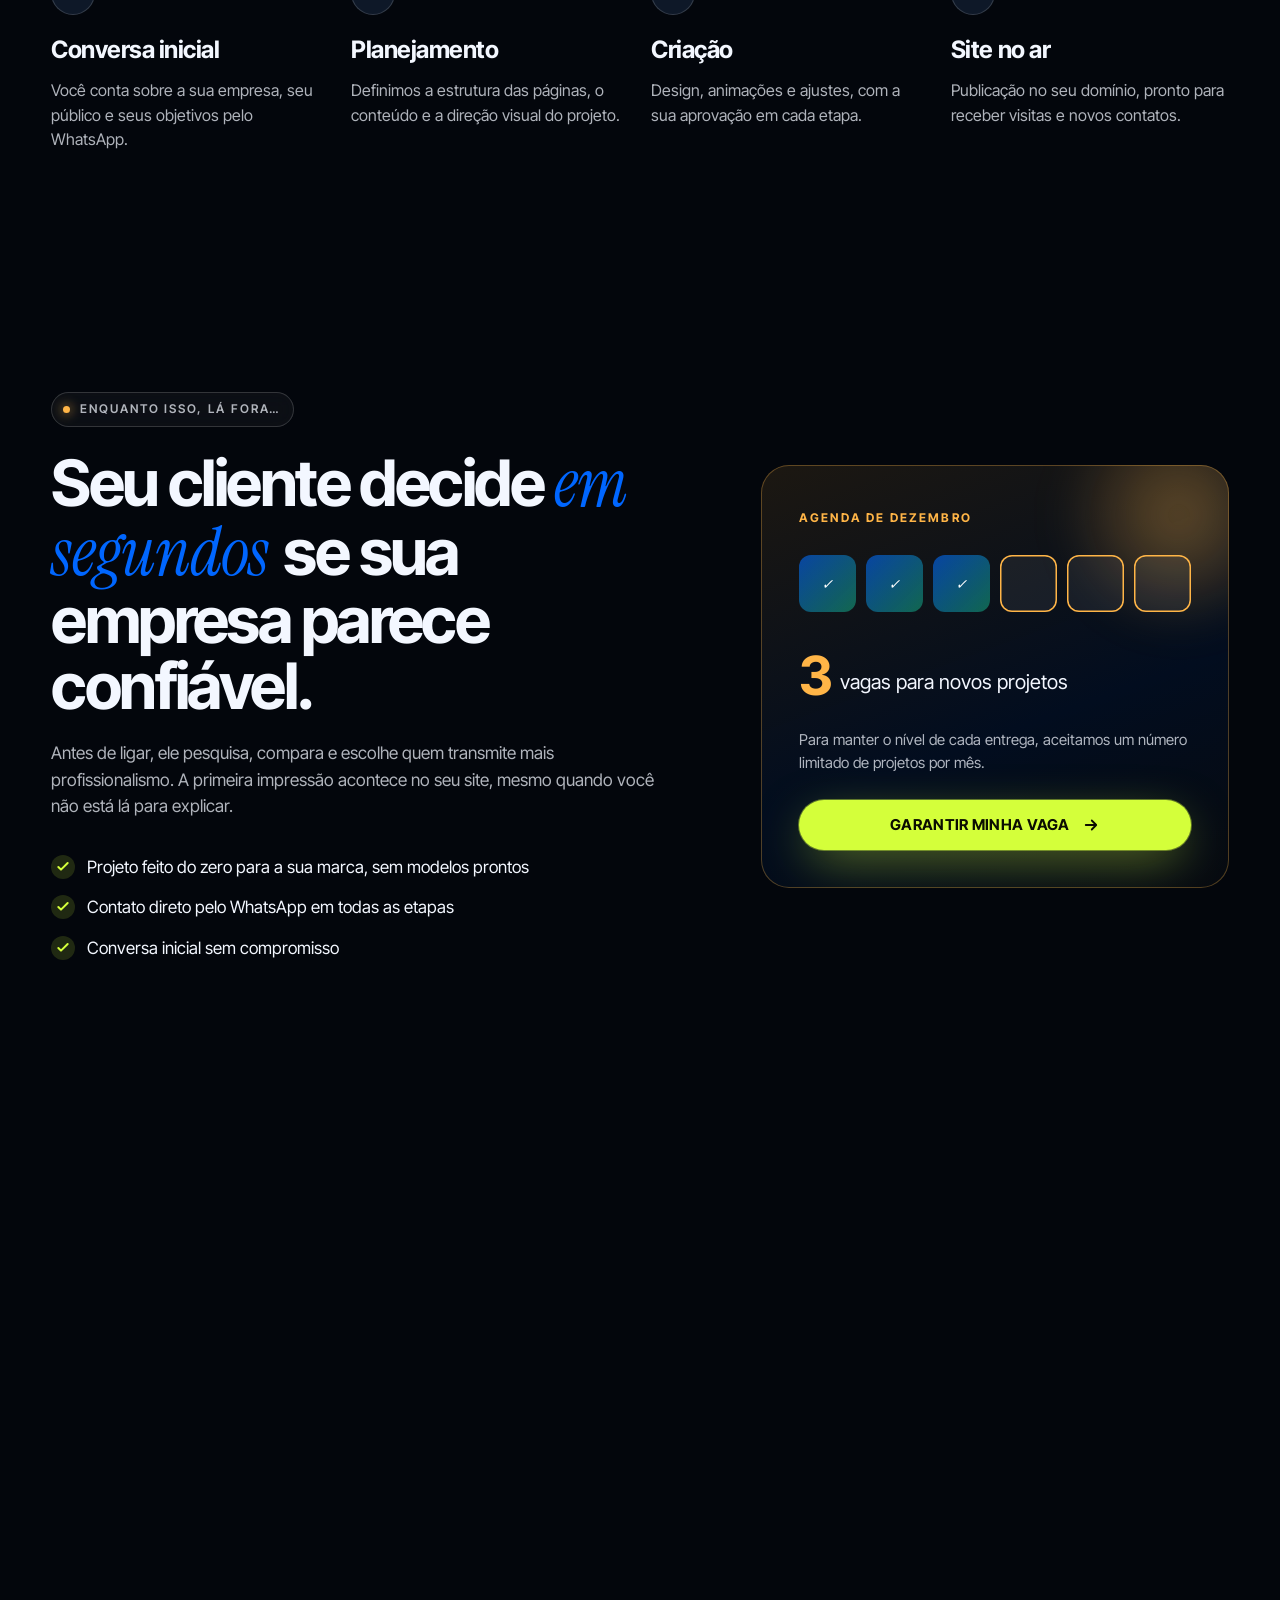
==== commit e46eaa5a: "Desempenho: 3D e animações sob demanda, fontes locais, imagens menores; formulário sem cidade - Thre" ====
--- a/public/index.html
+++ b/public/index.html
@@ -14,10 +14,9 @@
   <meta property="og:description" content="Sites premium com design exclusivo, animações 3D e estrutura pensada para gerar contatos.">
   <meta property="og:image" content="assets/og-image.png">
   <meta name="twitter:card" content="summary_large_image">
-  <link rel="preconnect" href="https://fonts.googleapis.com">
-  <link rel="preconnect" href="https://fonts.gstatic.com" crossorigin>
-  <link href="https://fonts.googleapis.com/css2?family=Inter+Tight:wght@400;500;600;700;800&family=Instrument+Serif:ital@0;1&display=swap" rel="stylesheet">
-  <link rel="stylesheet" href="assets/css/style.css?v=20261029c">
+  <link rel="preload" href="assets/fonts/InterTight.woff2" as="font" type="font/woff2" crossorigin>
+  <link rel="preload" href="assets/fonts/InstrumentSerif-Italic.woff2" as="font" type="font/woff2" crossorigin>
+  <link rel="stylesheet" href="assets/css/style.css?v=20261029d">
   <script type="application/ld+json">
   {
     "@context": "https://schema.org",
@@ -34,9 +33,13 @@
   {if(f.fbq)return;n=f.fbq=function(){n.callMethod?
   n.callMethod.apply(n,arguments):n.queue.push(arguments)};
   if(!f._fbq)f._fbq=n;n.push=n;n.loaded=!0;n.version='2.0';
-  n.queue=[];t=b.createElement(e);t.async=!0;
-  t.src=v;s=b.getElementsByTagName(e)[0];
-  s.parentNode.insertBefore(t,s)}(window, document,'script',
+  n.queue=[];
+  // desempenho: o script da Meta carrega na primeira interação (ou 4,5 s após carregar); os eventos ficam na fila até lá
+  var go=function(){if(go.done)return;go.done=1;t=b.createElement(e);t.async=!0;
+  t.src=v;s=b.getElementsByTagName(e)[0];s.parentNode.insertBefore(t,s)};
+  ['scroll','pointerdown','touchstart','keydown','mousemove'].forEach(function(x){f.addEventListener(x,go,{once:true,passive:true})});
+  f.addEventListener('load',function(){setTimeout(go,4500)});
+  }(window, document,'script',
   'https://connect.facebook.net/en_US/fbevents.js');
   fbq('init', '1000201836168398');
   fbq('track', 'PageView');
@@ -57,6 +60,7 @@
     </defs>
   </svg>
 
+  <img class="vortex-poster" data-src-d="assets/vortex-d.webp" data-src-m="assets/vortex-m.webp" alt="" aria-hidden="true">
   <canvas id="vortex" aria-hidden="true"></canvas>
   <div class="grain" aria-hidden="true"></div>
 
@@ -79,7 +83,7 @@
     <section class="hero" id="inicio">
       <div class="hero__txt">
         <span class="tag hero__tag"><i></i>DESIGN • TECNOLOGIA • EXPERIÊNCIA DIGITAL</span>
-        <h1 class="hero__title split">Sua empresa merece um site que <em>impressiona</em> desde o primeiro clique.</h1>
+        <h1 class="hero__title">Sua empresa merece um site que <em>impressiona</em> desde o primeiro clique.</h1>
         <p class="hero__sub">Criamos sites premium, com design exclusivo, animações modernas e uma experiência digital pensada para valorizar sua marca e facilitar novos contatos.</p>
         <div class="hero__actions">
           <button class="btn btn--cta btn--lg magnetic" data-lead="hero"><span>QUERO UM SITE DESSE NÍVEL</span><svg class="ico"><use href="#arr"/></svg></button>
@@ -177,13 +181,13 @@
                 <!-- antes -->
                 <div class="old">
                   <div class="old__head"><span class="old__logo">EMPRESA EXEMPLO</span><span class="old__menu">Home &nbsp;|&nbsp; Empresa &nbsp;|&nbsp; Serviços &nbsp;|&nbsp; Contato</span></div>
-                  <div class="old__img"><img src="assets/antigo.jpg" alt=""></div>
+                  <div class="old__img"><img data-lazy data-srcset="assets/antigo.jpg 480w" data-src="assets/antigo.jpg" alt="" decoding="async"></div>
                   <div class="old__body"><b>Bem vindo ao nosso site</b><p>Somos uma empresa com anos de experiência no mercado, trabalhando sempre com qualidade e compromisso com nossos clientes. Entre em contato para mais informações.</p></div>
                   <div class="old__foot">Copyright © 2011 · Todos os direitos reservados · Melhor visualizado em 1024x768</div>
                 </div>
                 <!-- depois -->
                 <div class="new" data-new>
-                  <img src="assets/modelos/vidracaria.webp" alt="O mesmo negócio com um site premium" loading="lazy">
+                  <img data-lazy data-srcset="assets/modelos/vidracaria-900.webp 900w, assets/modelos/vidracaria.webp 1800w" sizes="(max-width: 1080px) 92vw, 640px" alt="O mesmo negócio com um site premium" decoding="async">
                 </div>
                 <div class="scan" data-scan></div>
                 <div class="glitch"></div>
@@ -311,7 +315,7 @@
         <div class="final__txt" data-r>
           <span class="tag"><i></i>Último passo</span>
           <h2 class="h2 h2--xl">Pronto para ter um site <em>desse nível</em>?</h2>
-          <p class="lead">Preencha em menos de 30 segundos e continue a conversa direto no WhatsApp, com suas informações já enviadas.</p>
+          <p class="lead">Preencha em menos de 20 segundos e continue a conversa direto no WhatsApp, com suas informações já enviadas.</p>
           <ul class="final__trust">
             <li><svg><use href="#wa"/></svg>Atendimento direto pelo WhatsApp</li>
             <li><svg viewBox="0 0 24 24"><path fill="none" stroke="currentColor" stroke-width="2" d="M12 3 4 6v6c0 5 3.5 8 8 9 4.5-1 8-4 8-9V6z"/></svg>Seus dados não são compartilhados</li>
@@ -321,7 +325,6 @@
         <form class="lead-form card-form" data-r novalidate>
           <div class="card-form__head"><b>Solicite seu projeto</b><span class="scarcity-pill scarcity-pill--sm"><span class="livedot"></span><span data-vagas-txt>Agenda do mês aberta</span></span></div>
           <label class="field"><span>Seu nome</span><input name="nome" autocomplete="name" placeholder="Como podemos te chamar?" required></label>
-          <label class="field"><span>Cidade onde você está</span><input name="cidade" autocomplete="address-level2" placeholder="Ex.: Joinville - SC" required></label>
           <label class="field"><span>Nome da empresa</span><input name="empresa" autocomplete="organization" placeholder="Ex.: Prisma Vidros" required></label>
           <div class="field">
             <span>Segmento que você atende</span>
@@ -356,7 +359,7 @@
   </footer>
 
   <!-- Botões fixos -->
-  <a class="wa-float" data-wa href="https://wa.me/5547991625752" target="_blank" rel="noopener" aria-label="Falar no WhatsApp"><svg><use href="#wa"/></svg><span>Fale com a gente</span></a>
+  <button class="wa-float" data-lead="flutuante" aria-label="Quero um site: abrir formulário"><svg><use href="#wa"/></svg><span>Quero meu site</span></button>
   <div class="mbar"><button class="btn btn--cta btn--block" data-lead="barra"><span>QUERO UM SITE DESSE NÍVEL</span><svg class="ico"><use href="#arr"/></svg></button></div>
 
   <!-- Modal do formulário (passo a passo) -->
@@ -367,22 +370,17 @@
       <div class="wiz__bar"><i data-wiz-bar></i></div>
       <form class="lead-form wiz" novalidate>
         <div class="wiz__step is-on">
-          <span class="wiz__k">1 de 4</span>
+          <span class="wiz__k">1 de 3</span>
           <h3 id="mTitle">Vamos começar. <em>Qual é o seu nome?</em></h3>
           <input name="nome" autocomplete="name" placeholder="Digite seu nome" required>
         </div>
         <div class="wiz__step">
-          <span class="wiz__k">2 de 4</span>
-          <h3>Em qual <em>cidade</em> você está?</h3>
-          <input name="cidade" autocomplete="address-level2" placeholder="Ex.: Joinville - SC" required>
-        </div>
-        <div class="wiz__step">
-          <span class="wiz__k">3 de 4</span>
+          <span class="wiz__k">2 de 3</span>
           <h3>Qual é o nome da sua <em>empresa</em>?</h3>
           <input name="empresa" autocomplete="organization" placeholder="Nome da empresa" required>
         </div>
         <div class="wiz__step">
-          <span class="wiz__k">4 de 4</span>
+          <span class="wiz__k">3 de 3</span>
           <h3>Qual <em>segmento</em> você atende?</h3>
           <div class="seg" data-seg></div>
           <input name="segmento" class="seg__other" placeholder="Qual é o seu segmento?" required>
@@ -413,13 +411,8 @@
     </div>
   </div>
 
-  <script src="assets/vendor/gsap.min.js"></script>
-  <script src="assets/vendor/ScrollTrigger.min.js"></script>
-  <script src="assets/vendor/lenis.min.js"></script>
-  <script src="assets/js/data.js?v=20261029c"></script>
-  <script src="assets/js/modelos.js?v=20261029c"></script>
-  <script type="importmap">{ "imports": { "three": "./assets/vendor/three.module.min.js" } }</script>
-  <script type="module" src="assets/js/vortex3d.js?v=20261029c"></script>
-  <script src="assets/js/main.js?v=20261029c"></script>
+  <script src="assets/js/data.js?v=20261029d" defer></script>
+  <script src="assets/js/modelos.js?v=20261029d" defer></script>
+  <script src="assets/js/main.js?v=20261029d" defer></script>
 </body>
 </html>
--- a/public/assets/css/style.css
+++ b/public/assets/css/style.css
@@ -1,3 +1,5 @@
+@font-face { font-family: "Inter Tight"; font-style: normal; font-weight: 400 800; font-display: swap; src: url(../fonts/InterTight.woff2) format("woff2"); unicode-range: U+0000-00FF, U+0131, U+0152-0153, U+02BB-02BC, U+02C6, U+02DA, U+02DC, U+0304, U+0308, U+0329, U+2000-206F, U+20AC, U+2122, U+2191, U+2193, U+2212, U+2215, U+FEFF, U+FFFD; }
+@font-face { font-family: "Instrument Serif"; font-style: italic; font-weight: 400; font-display: swap; src: url(../fonts/InstrumentSerif-Italic.woff2) format("woff2"); unicode-range: U+0000-00FF, U+0131, U+0152-0153, U+02BB-02BC, U+02C6, U+02DA, U+02DC, U+0304, U+0308, U+0329, U+2000-206F, U+20AC, U+2122, U+2191, U+2193, U+2212, U+2215, U+FEFF, U+FFFD; }
 /* =========================================================
    Vortex Company · Landing de Sites Premium
    Paleta: base escura + violeta/ciano/rosa (ambiente) + lima (só ação)
@@ -45,8 +47,10 @@
 .ico { width: 18px; height: 18px; flex: none; }
 
 /* ---------- Fundo ---------- */
-#vortex { position: fixed; inset: 0; width: 100%; height: 100%; z-index: 0; pointer-events: none; transition: opacity .6s; }
-.grain { position: fixed; inset: -50%; z-index: 1; pointer-events: none; opacity: .06; background-image: url("data:image/svg+xml,%3Csvg xmlns='http://www.w3.org/2000/svg' width='160' height='160'%3E%3Cfilter id='n'%3E%3CfeTurbulence baseFrequency='.9' numOctaves='2'/%3E%3C/filter%3E%3Crect width='100%25' height='100%25' filter='url(%23n)'/%3E%3C/svg%3E"); animation: grain 1s steps(4) infinite; }
+#vortex { position: fixed; inset: 0; width: 100%; height: 100%; z-index: 0; pointer-events: none; opacity: 0; transition: opacity .8s; }
+.vortex-poster { position: absolute; top: 0; left: 0; width: 100%; height: 100vh; z-index: 0; object-fit: cover; object-position: right center; pointer-events: none; transition: opacity .8s; }
+.v3d .vortex-poster { opacity: 0; }
+.grain { position: fixed; inset: -50%; z-index: 1; pointer-events: none; opacity: .06; background-image: url("data:image/svg+xml,%3Csvg xmlns='http://www.w3.org/2000/svg' width='160' height='160'%3E%3Cfilter id='n'%3E%3CfeTurbulence baseFrequency='.9' numOctaves='2'/%3E%3C/filter%3E%3Crect width='100%25' height='100%25' filter='url(%23n)'/%3E%3C/svg%3E"); }
 @keyframes grain { 25% { transform: translate(-3%, 2%); } 50% { transform: translate(2%, -3%); } 75% { transform: translate(-2%, -1%); } }
 main, .footer { position: relative; z-index: 2; }
 
@@ -192,9 +196,11 @@
 .problema { position: relative; padding: 120px 0 140px; background: linear-gradient(180deg, transparent, rgba(11, 10, 20, .85) 12%, rgba(11, 10, 20, .85) 88%, transparent); }
 .problema__pin { min-height: 100vh; display: flex; align-items: center; }
 .problema__grid { display: grid; grid-template-columns: minmax(0, .95fr) minmax(0, 1.05fr); gap: clamp(30px, 5vw, 80px); align-items: center; }
-.pq { margin-top: 22px; font-size: clamp(18px, 1.5vw, 22px); color: var(--fg-3); max-width: 540px; transition: color .5s; }
-.pq.is-on { color: var(--fg); }
-.pq--strong.is-on { color: var(--warn); font-weight: 600; }
+.pq { margin-top: 22px; font-size: clamp(18px, 1.5vw, 22px); color: var(--fg); max-width: 540px; transition: color .5s; }
+.fx .pq { color: var(--fg-3); }
+.fx .pq.is-on { color: var(--fg); }
+.pq--strong, .fx .pq--strong.is-on { color: var(--warn); font-weight: 600; }
+.fx .pq--strong { color: var(--fg-3); font-weight: 400; }
 .compare__frame { border-radius: 16px; overflow: hidden; background: #0d0c16; box-shadow: 0 0 0 1px var(--line-2), 0 50px 100px -30px rgba(0, 0, 0, .9); }
 .compare__screen { position: relative; aspect-ratio: 16 / 10; overflow: hidden; }
 .old { position: absolute; inset: 0; display: flex; flex-direction: column; background: #d9d9d9; color: #333; font-family: "Times New Roman", Times, serif; font-size: clamp(10px, 1vw, 14px); filter: saturate(.8); }
@@ -216,8 +222,8 @@
 .compare__labels { display: flex; justify-content: space-between; margin-top: 16px; font-size: 13px; font-weight: 600; letter-spacing: .08em; text-transform: uppercase; }
 .lb--old { color: var(--fg-3); } .lb--new { color: var(--cta); }
 .statement { margin: 140px auto 0; max-width: 16ch; text-align: center; font-size: clamp(38px, 6vw, 92px); font-weight: 800; letter-spacing: -.045em; line-height: 1.02; }
-.statement .w { opacity: .14; transition: opacity .2s; }
-.statement .w.is-on { opacity: 1; }
+.fx .statement .w { opacity: .14; transition: opacity .2s; }
+.fx .statement .w.is-on { opacity: 1; }
 
 /* ---------- Diferenciais (bento) ---------- */
 .dif { padding: 160px 0 120px; }
@@ -302,7 +308,8 @@
 .steps h3 { font-size: 24px; letter-spacing: -.02em; }
 .steps p { margin-top: 10px; color: var(--fg-2); font-size: 16px; }
 .steps__line { position: absolute; left: 22px; right: 0; top: 21px; height: 2px; background: var(--line); }
-.steps__line i { display: block; height: 100%; background: var(--grad); transform-origin: left; transform: scaleX(0); box-shadow: 0 0 14px rgba(58, 140, 255, .7); }
+.steps__line i { display: block; height: 100%; background: var(--grad); transform-origin: left; box-shadow: 0 0 14px rgba(58, 140, 255, .7); }
+.fx .steps__line i { transform: scaleX(0); }
 
 /* ---------- Por que agora ---------- */
 .agora { padding: 100px 0 140px; }
@@ -386,7 +393,7 @@
 
 /* ---------- Modais ---------- */
 .modal { position: fixed; inset: 0; z-index: 80; display: grid; place-items: center; padding: 16px; visibility: hidden; opacity: 0; transition: opacity .4s var(--ease), visibility .4s; }
-.modal.is-open { visibility: visible; opacity: 1; }
+.modal.is-open { visibility: visible; opacity: 1; transition: opacity .4s var(--ease), visibility 0s; }
 .modal__bg { position: absolute; inset: 0; background: rgba(3, 2, 8, .75); backdrop-filter: blur(10px); }
 .modal__box { position: relative; width: min(560px, 100%); padding: 44px 36px 32px; border-radius: 28px; background: #0f0d1c; box-shadow: inset 0 0 0 1px var(--line-2), 0 60px 140px -30px rgba(0, 0, 0, 1), 0 0 120px -30px rgba(0, 102, 255, .6); transform: translateY(30px) scale(.97); transition: transform .5s var(--ease); }
 .modal.is-open .modal__box { transform: none; }
@@ -399,7 +406,6 @@
 @keyframes stepIn { from { opacity: 0; transform: translateX(24px); } }
 .wiz__k { font-size: 12px; font-weight: 700; letter-spacing: .16em; text-transform: uppercase; color: var(--cta); }
 .wiz h3 { font-size: clamp(26px, 3vw, 34px); letter-spacing: -.03em; line-height: 1.1; }
-.wiz h3 em { display: block; }
 .wiz__err { min-height: 22px; margin-top: 8px; font-size: 14px; color: #ff8a8a; }
 .wiz__nav { display: flex; justify-content: space-between; align-items: center; gap: 10px; margin-top: 6px; }
 .wiz [data-wiz-send] { display: none; }
@@ -421,8 +427,9 @@
 .zoom__foot small { color: var(--fg-3); font-size: 13px; }
 
 /* ---------- Revelar ---------- */
-[data-r] { opacity: 0; transform: translateY(40px); }
-.no-js [data-r], .reduced [data-r] { opacity: 1; transform: none; }
+[data-r] { opacity: 0; transform: translateY(40px); transition: opacity 1s var(--ease), transform 1s var(--ease); }
+[data-r].in, .reduced [data-r] { opacity: 1; transform: none; }
+.bcard[data-r].in { transition: opacity 1s var(--ease), transform .4s var(--ease), box-shadow .4s; }
 
 /* ---------- Tablet ---------- */
 @media (max-width: 1080px) {
@@ -509,3 +516,6 @@
 @media (prefers-reduced-motion: reduce) {
   *, *::before, *::after { animation-duration: .01ms !important; animation-iteration-count: 1 !important; transition-duration: .01ms !important; }
 }
+@media (max-width: 700px) { .vortex-poster { opacity: .45; object-position: center top; } }
+.vortex-poster:not([src]) { visibility: hidden; }
+.footer, .faq, .final { content-visibility: auto; contain-intrinsic-size: auto 900px; }
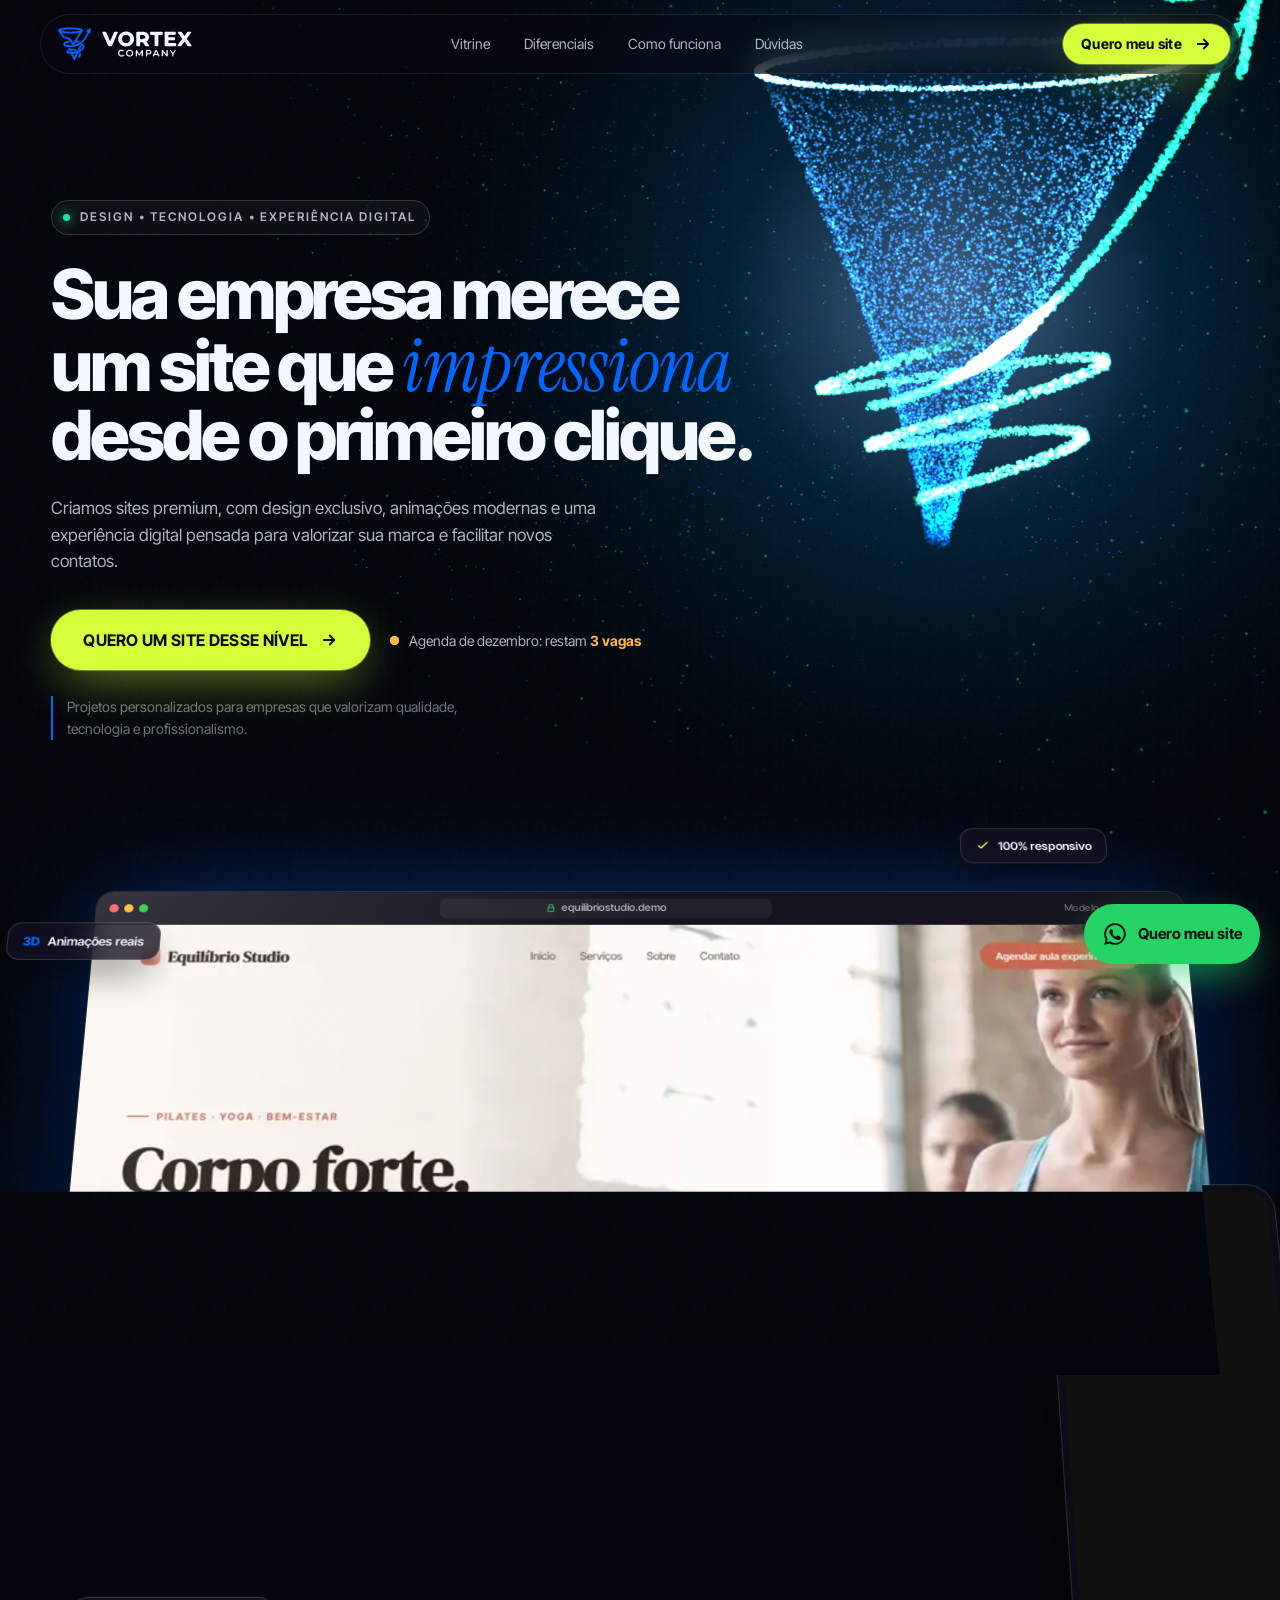
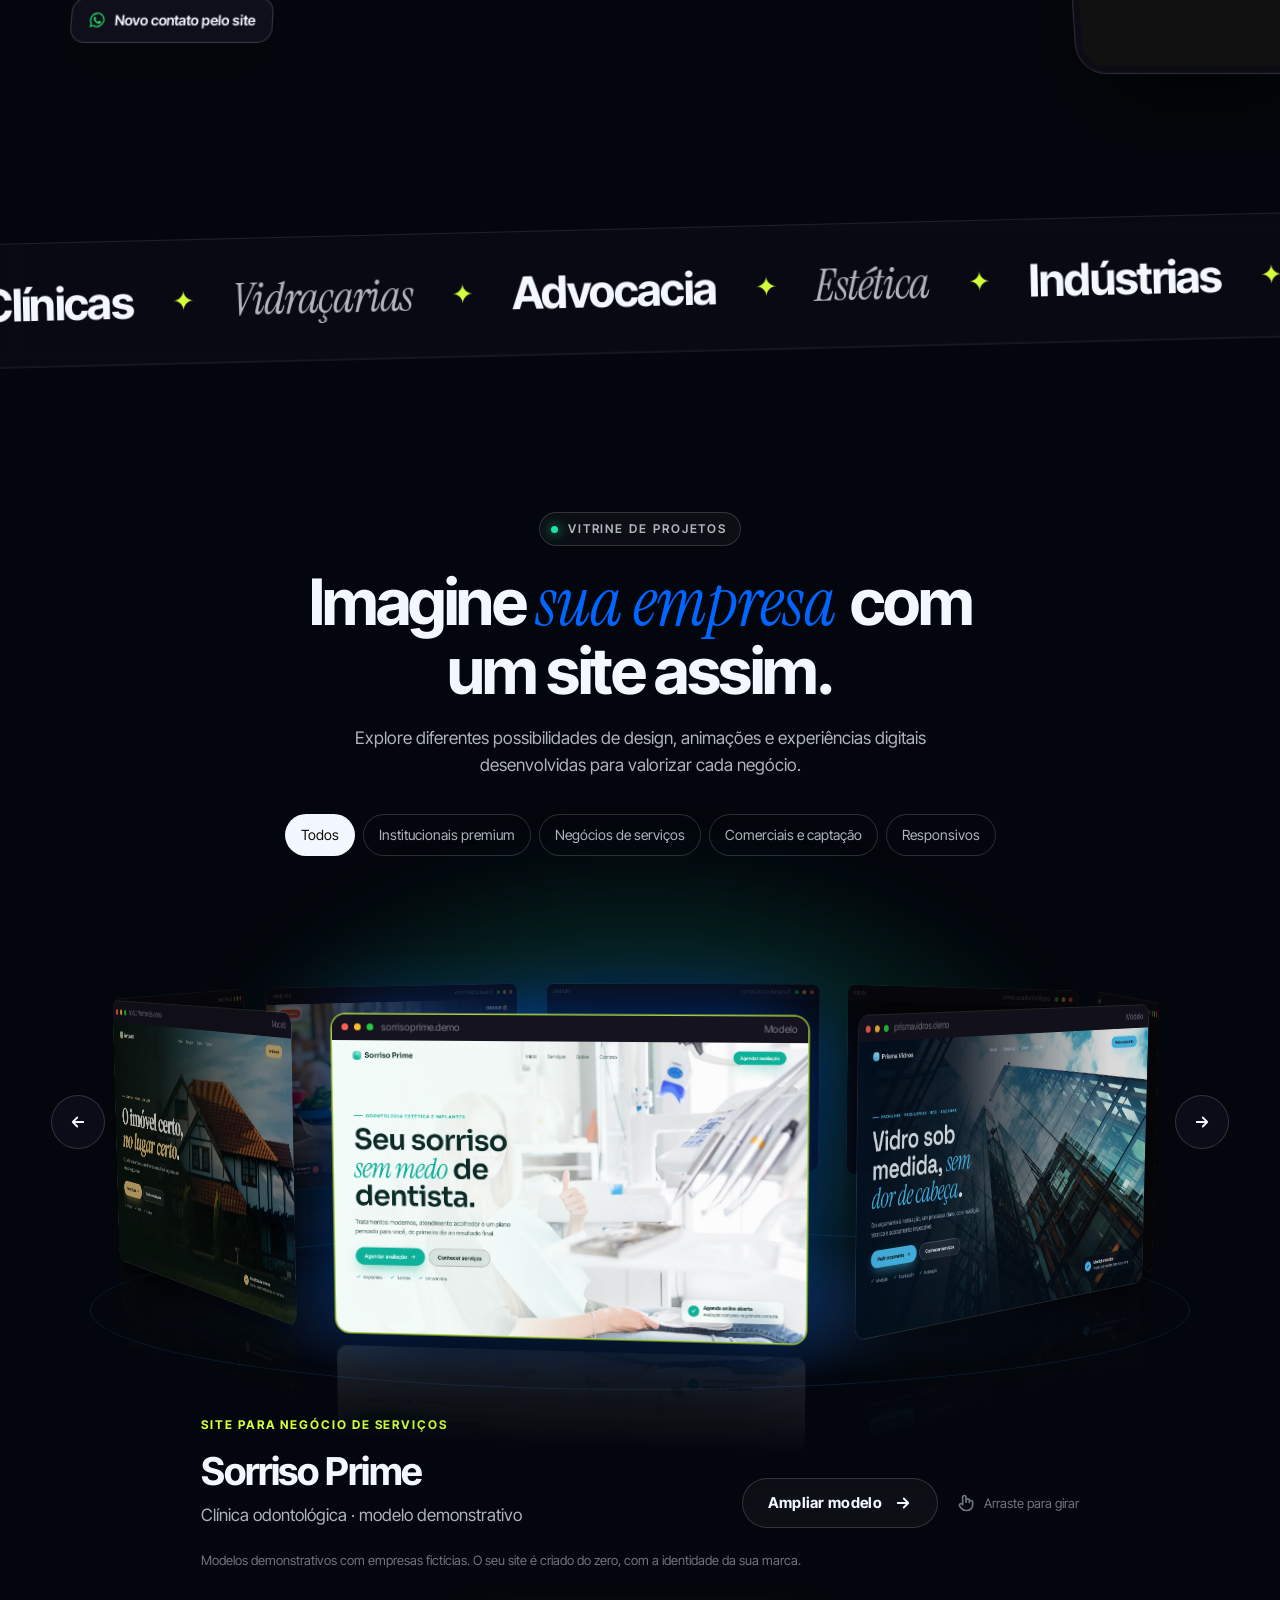
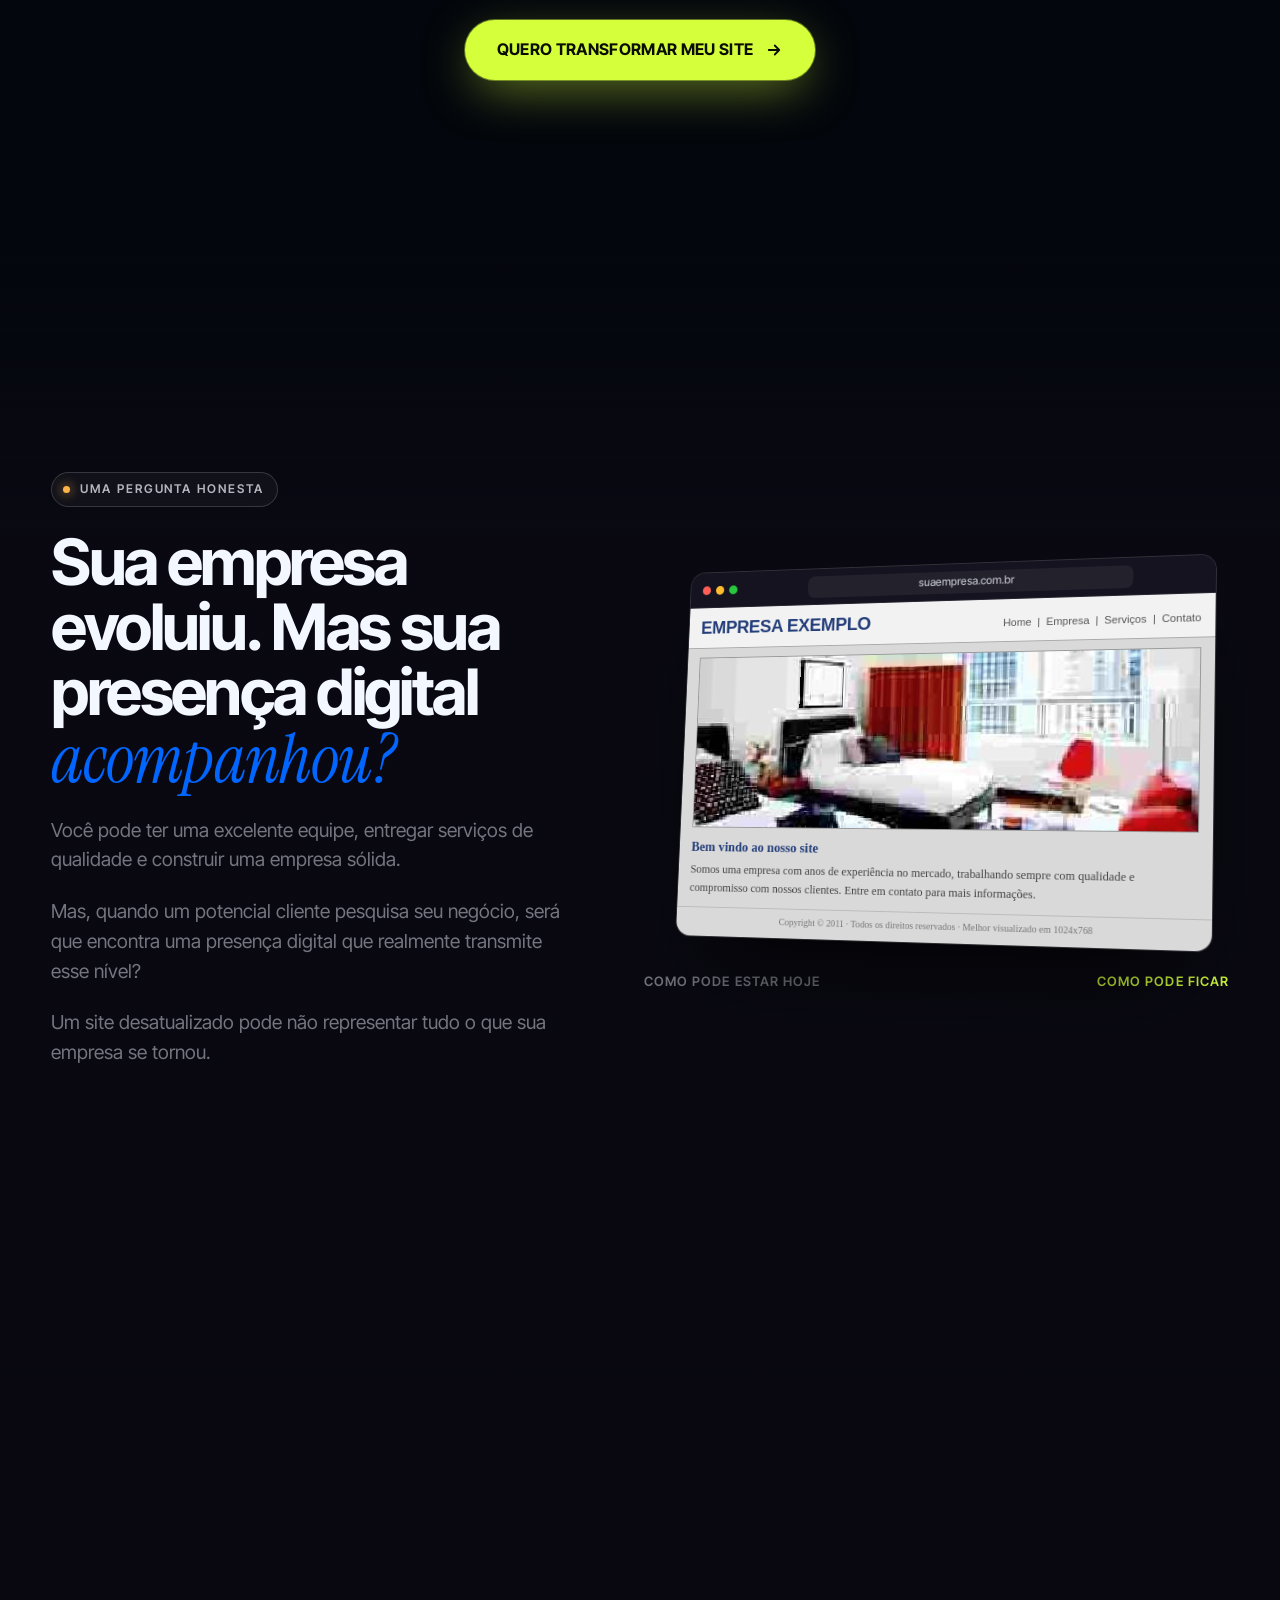
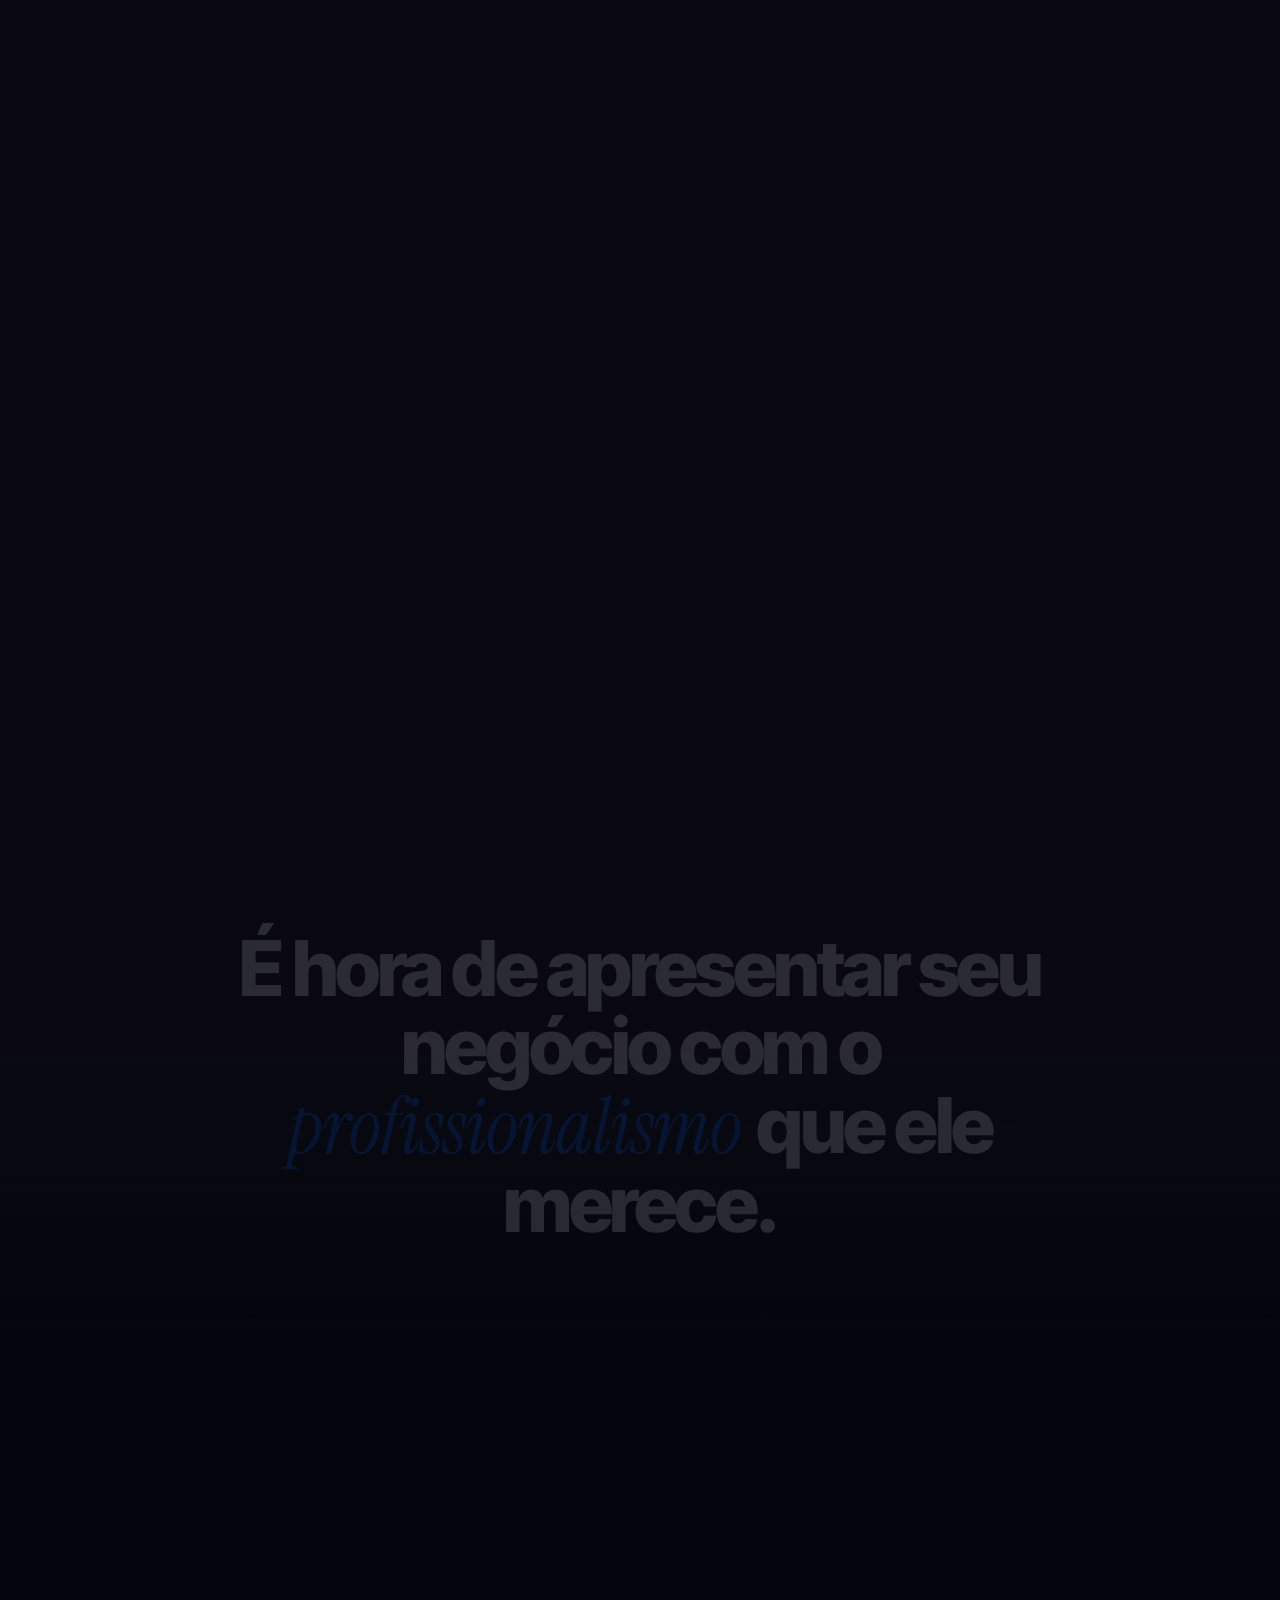
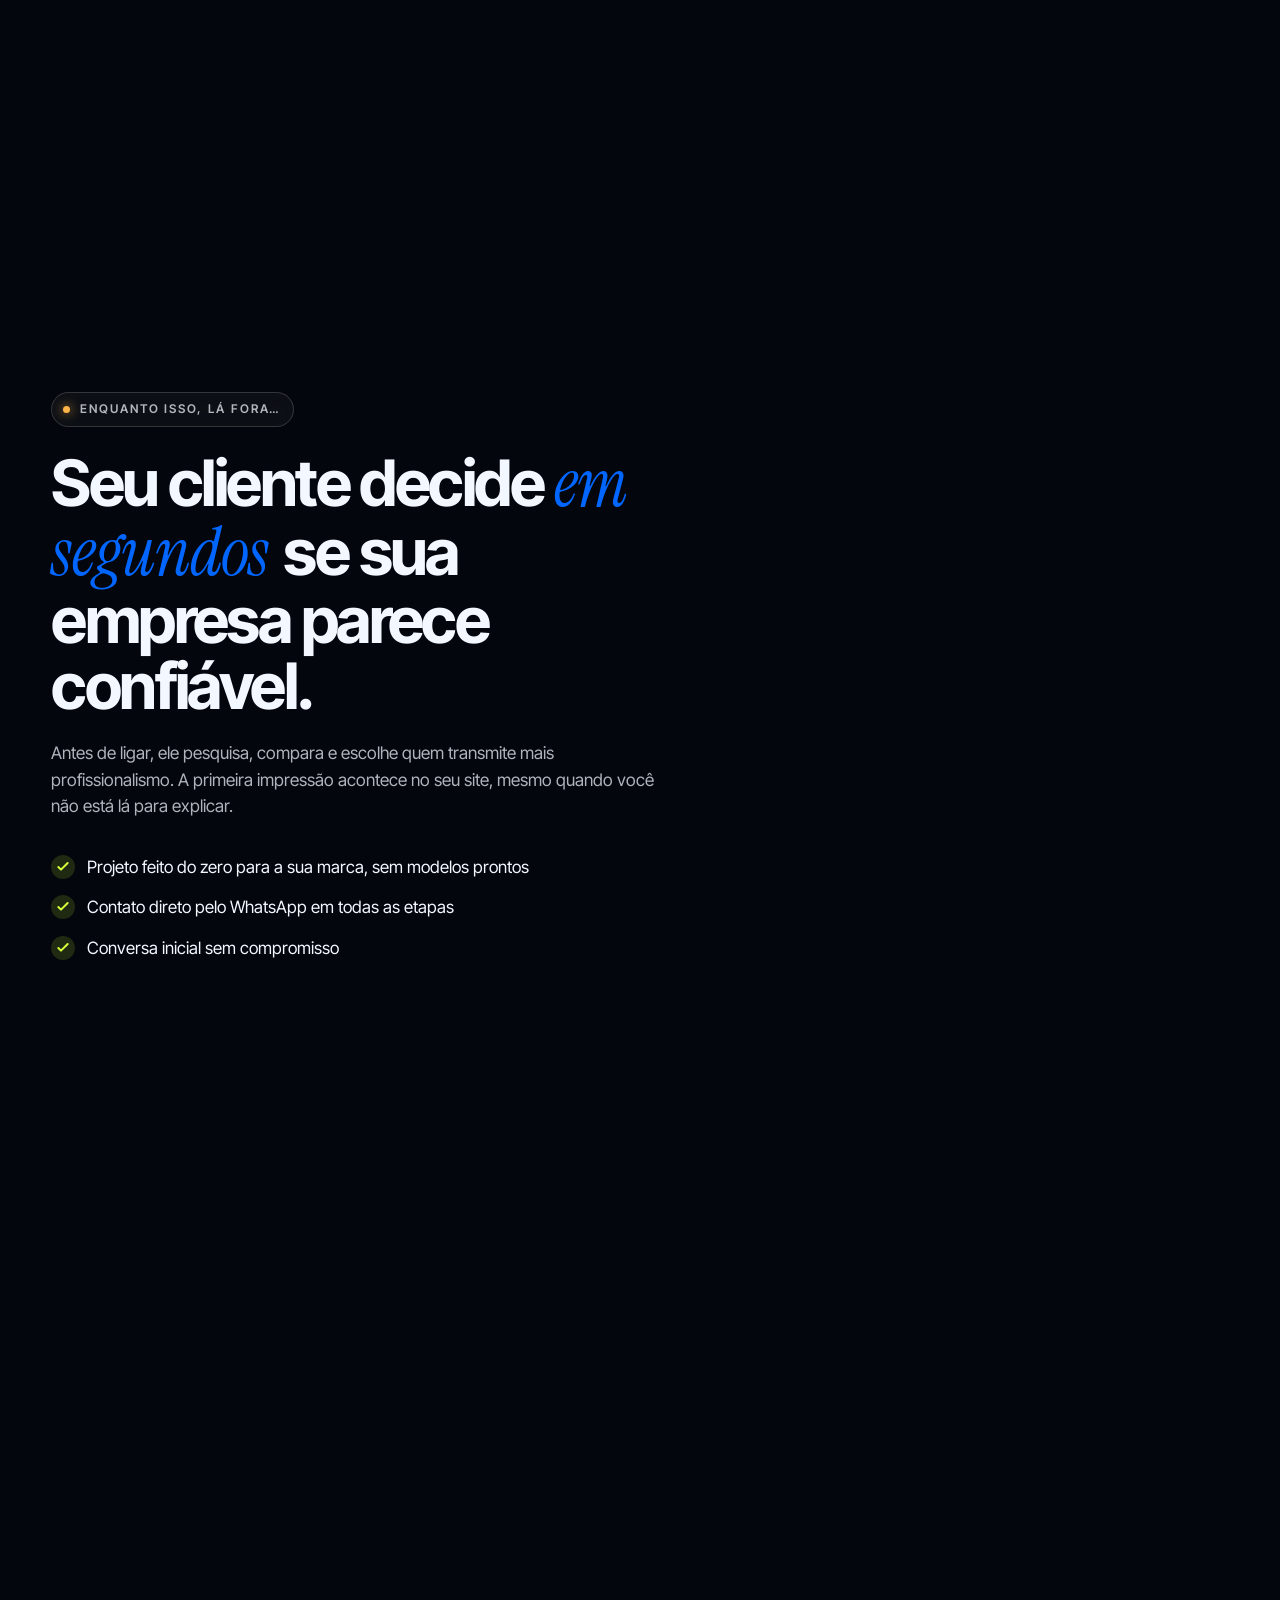
==== commit b92e49f1: "Instala o Microsoft Clarity (carregado na primeira interação) Co-Authored-By: Claude Opus 5.5 <norep" ====
--- a/public/index.html
+++ b/public/index.html
@@ -16,7 +16,7 @@
   <meta name="twitter:card" content="summary_large_image">
   <link rel="preload" href="assets/fonts/InterTight.woff2" as="font" type="font/woff2" crossorigin>
   <link rel="preload" href="assets/fonts/InstrumentSerif-Italic.woff2" as="font" type="font/woff2" crossorigin>
-  <link rel="stylesheet" href="assets/css/style.css?v=20261029d">
+  <link rel="stylesheet" href="assets/css/style.css?v=20261030a">
   <script type="application/ld+json">
   {
     "@context": "https://schema.org",
@@ -27,6 +27,19 @@
     "areaServed": "BR"
   }
   </script>
+  <!-- Microsoft Clarity -->
+  <script type="text/javascript">
+    (function(c,l,a,r,i,t,y){
+        c[a]=c[a]||function(){(c[a].q=c[a].q||[]).push(arguments)};
+        // desempenho: o script do Clarity carrega na primeira interação (ou 4,5 s após carregar)
+        var go=function(){if(go.done)return;go.done=1;
+        t=l.createElement(r);t.async=1;t.src="https://www.clarity.ms/tag/"+i;
+        y=l.getElementsByTagName(r)[0];y.parentNode.insertBefore(t,y)};
+        ['scroll','pointerdown','touchstart','keydown','mousemove'].forEach(function(x){c.addEventListener(x,go,{once:true,passive:true})});
+        c.addEventListener('load',function(){setTimeout(go,4500)});
+    })(window, document, "clarity", "script", "z5lo63p4p6");
+  </script>
+  <!-- End Microsoft Clarity -->
   <!-- Meta Pixel Code -->
   <script>
   !function(f,b,e,v,n,t,s)
@@ -411,8 +424,8 @@
     </div>
   </div>
 
-  <script src="assets/js/data.js?v=20261029d" defer></script>
-  <script src="assets/js/modelos.js?v=20261029d" defer></script>
-  <script src="assets/js/main.js?v=20261029d" defer></script>
+  <script src="assets/js/data.js?v=20261030a" defer></script>
+  <script src="assets/js/modelos.js?v=20261030a" defer></script>
+  <script src="assets/js/main.js?v=20261030a" defer></script>
 </body>
 </html>
